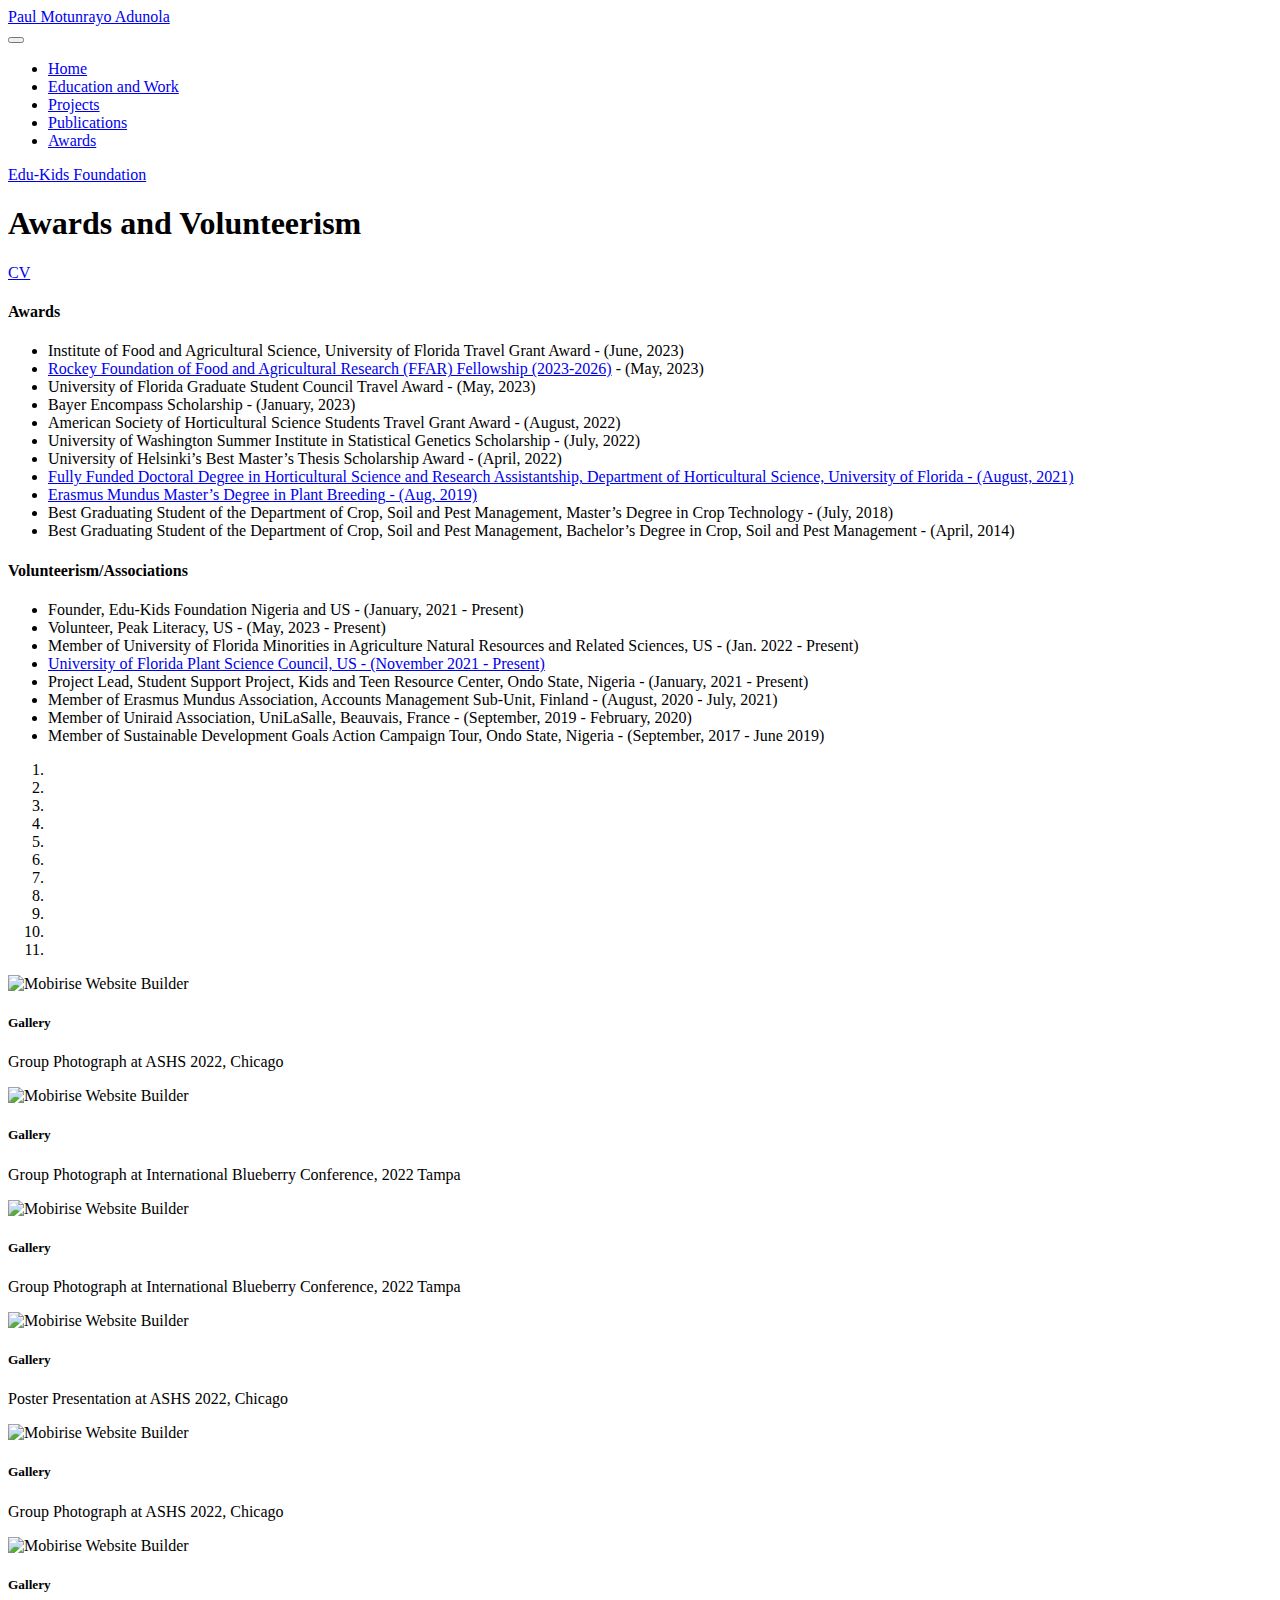
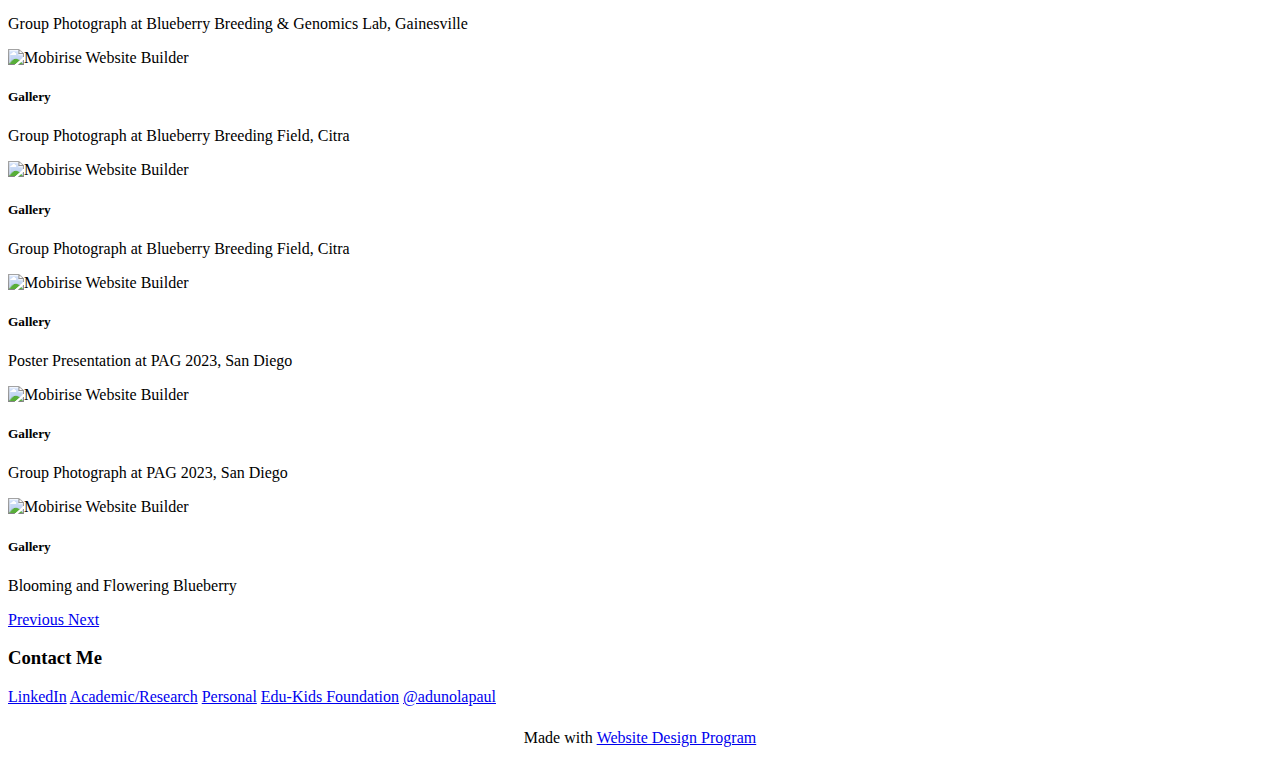
==== awards.html @ 18337063 "Add files via upload" ====
<!DOCTYPE html>
<html  >
<head>
  <!-- Site made with Mobirise Website Builder v5.8.14, https://mobirise.com -->
  <meta charset="UTF-8">
  <meta http-equiv="X-UA-Compatible" content="IE=edge">
  <meta name="generator" content="Mobirise v5.8.14, mobirise.com">
  <meta name="viewport" content="width=device-width, initial-scale=1, minimum-scale=1">
  <link rel="shortcut icon" href="assets/images/logo-1.png" type="image/x-icon">
  <meta name="description" content="">
  
  
  <title>Awards</title>
  <link rel="stylesheet" href="assets/web/assets/mobirise-icons2/mobirise2.css">
  <link rel="stylesheet" href="assets/bootstrap/css/bootstrap.min.css">
  <link rel="stylesheet" href="assets/bootstrap/css/bootstrap-grid.min.css">
  <link rel="stylesheet" href="assets/bootstrap/css/bootstrap-reboot.min.css">
  <link rel="stylesheet" href="assets/parallax/jarallax.css">
  <link rel="stylesheet" href="assets/dropdown/css/style.css">
  <link rel="stylesheet" href="assets/socicon/css/styles.css">
  <link rel="stylesheet" href="assets/theme/css/style.css">
  <link rel="preload" href="https://fonts.googleapis.com/css?family=Jost:100,200,300,400,500,600,700,800,900,100i,200i,300i,400i,500i,600i,700i,800i,900i&display=swap" as="style" onload="this.onload=null;this.rel='stylesheet'">
  <noscript><link rel="stylesheet" href="https://fonts.googleapis.com/css?family=Jost:100,200,300,400,500,600,700,800,900,100i,200i,300i,400i,500i,600i,700i,800i,900i&display=swap"></noscript>
  <link rel="preload" as="style" href="assets/mobirise/css/mbr-additional.css"><link rel="stylesheet" href="assets/mobirise/css/mbr-additional.css" type="text/css">

  
  
  
</head>
<body>
  
  <section data-bs-version="5.1" class="menu menu2 cid-tIjRWfOV80" once="menu" id="menu2-1p">
    
    <nav class="navbar navbar-dropdown navbar-expand-lg">
        <div class="container">
            <div class="navbar-brand">
                
                <span class="navbar-caption-wrap"><a class="navbar-caption text-black text-primary display-7" href="index.html">Paul Motunrayo Adunola</a></span>
            </div>
            <button class="navbar-toggler" type="button" data-toggle="collapse" data-bs-toggle="collapse" data-target="#navbarSupportedContent" data-bs-target="#navbarSupportedContent" aria-controls="navbarNavAltMarkup" aria-expanded="false" aria-label="Toggle navigation">
                <div class="hamburger">
                    <span></span>
                    <span></span>
                    <span></span>
                    <span></span>
                </div>
            </button>
            <div class="collapse navbar-collapse" id="navbarSupportedContent">
                <ul class="navbar-nav nav-dropdown" data-app-modern-menu="true"><li class="nav-item"><a class="nav-link link text-black text-primary display-4" href="index.html"><span class="mobi-mbri mobi-mbri-home mbr-iconfont mbr-iconfont-btn"></span>Home</a></li>
                    <li class="nav-item"><a class="nav-link link text-black text-primary display-4" href="education.html"><span class="socicon socicon-smashwords mbr-iconfont mbr-iconfont-btn"></span>Education and Work</a></li>
                    <li class="nav-item"><a class="nav-link link text-black text-primary display-4" href="projects.html"><span class="mobi-mbri mobi-mbri-sites mbr-iconfont mbr-iconfont-btn"></span>Projects</a>
                    </li><li class="nav-item"><a class="nav-link link text-black text-primary display-4" href="publications.html"><span class="mobi-mbri mobi-mbri-globe-2 mbr-iconfont mbr-iconfont-btn"></span>Publications</a></li><li class="nav-item"><a class="nav-link link text-black text-primary display-4" href="awards.html"><span class="mobi-mbri mobi-mbri-gift mbr-iconfont mbr-iconfont-btn"></span>Awards</a></li></ul>
                
                <div class="navbar-buttons mbr-section-btn"><a class="btn btn-white display-4" href="edukidsfoundation.html">Edu-Kids Foundation</a></div>
            </div>
        </div>
    </nav>
</section>

<section data-bs-version="5.1" class="header9 cid-tIjRWhdnmU mbr-parallax-background" id="header9-1q">

    

    <div class="mbr-overlay" style="opacity: 0.7; background-color: rgb(255, 255, 255);"></div>

    <div class="text-center container">
        <div class="row justify-content-center">
            <div class="col-md-12 col-lg-9">
                <h1 class="mbr-section-title mbr-fonts-style mb-3 display-2"><strong>Awards and Volunteerism</strong></h1>
                
                <div class="mbr-section-btn mt-3"><a class="btn btn-success display-4" href="assets/files/PMA-CV.pdf" target="_blank">CV</a></div>
            </div>
        </div>
    </div>
</section>

<section data-bs-version="5.1" class="content8 cid-tIjRWhMmDC" id="content8-1r">
    
    <div class="container">
        <div class="row justify-content-center">
            <div class="counter-container col-md-12 col-lg-10">
                <h4 class="mbr-section-title mbr-fonts-style mb-4 display-5">
                    Awards</h4>
                <div class="mbr-text mbr-fonts-style display-7">
                    <ul>
                        <li>Institute of Food and Agricultural Science, University of Florida Travel Grant Award - (June, 2023)</li>
                        <li><a href="https://ffarfellows.org/2023-fellows/" class="text-primary" target="_blank">Rockey Foundation of Food and Agricultural Research (FFAR) Fellowship (2023-2026)</a> - (May, 2023)</li><li>University of Florida Graduate Student Council Travel Award - (May, 2023)</li><li>Bayer Encompass Scholarship - (January, 2023)</li><li>American Society of Horticultural Science Students Travel Grant Award - (August, 2022)</li><li>University of Washington Summer Institute in Statistical Genetics Scholarship - (July, 2022)</li><li>University of Helsinki’s Best Master’s Thesis Scholarship Award - (April, 2022)</li><li><a href="https://www.blueberrybreeding.com/team-members" class="text-primary" target="_blank">Fully Funded Doctoral Degree in Horticultural Science and Research Assistantship, Department of Horticultural Science, University of Florida - (August, 2021)</a></li><li><a href="https://emplant-master.eu/2019-2021-cohort-2" class="text-primary" target="_blank">Erasmus Mundus Master’s Degree in Plant Breeding - (Aug, 2019)</a></li><li>Best Graduating Student of the Department of Crop, Soil and Pest Management, Master’s Degree in Crop Technology - (July, 2018)</li><li>Best Graduating Student of the Department of Crop, Soil and Pest Management, Bachelor’s Degree in Crop, Soil and Pest Management - (April, 2014)</li>
                    </ul>
                </div>
            </div>
        </div>
    </div>
</section>

<section data-bs-version="5.1" class="content8 cid-tIjRWi6V33" id="content8-1s">
    
    <div class="container">
        <div class="row justify-content-center">
            <div class="counter-container col-md-12 col-lg-10">
                <h4 class="mbr-section-title mbr-fonts-style mb-4 display-5">
                    Volunteerism/Associations</h4>
                <div class="mbr-text mbr-fonts-style display-7">
                    <ul>
                        <li>Founder, Edu-Kids Foundation Nigeria and US - (January, 2021 - Present)</li><li>Volunteer, Peak Literacy, US - (May, 2023 - Present)</li><li>Member of University of Florida Minorities in Agriculture Natural Resources and Related Sciences, US - (Jan. 2022 - Present)</li><li><a href="https://www.ufplants.org/copy-of-about" class="text-primary" target="_blank">University of Florida Plant Science Council, US - (November 2021 - Present)</a></li><li>Project Lead, Student Support Project, Kids and Teen Resource Center, Ondo State, Nigeria - (January, 2021 - Present)</li><li>Member of Erasmus Mundus Association, Accounts Management Sub-Unit, Finland - (August, 2020 - July, 2021)</li><li>Member of Uniraid Association, UniLaSalle, Beauvais, France - (September, 2019 - February, 2020)</li><li>Member of Sustainable Development Goals Action Campaign Tour, Ondo State, Nigeria - (September, 2017 - June 2019)</li>
                    </ul>
                </div>
            </div>
        </div>
    </div>
</section>

<section data-bs-version="5.1" class="slider1 cid-tIlqq3Cvjm" id="slider1-1x">
    
    <div class="carousel slide carousel-fade" id="tIoZqqv38a" data-ride="carousel" data-bs-ride="carousel" data-interval="5000" data-bs-interval="5000">
        <ol class="carousel-indicators">
            <li data-slide-to="0" data-bs-slide-to="0" class="active" data-target="#tIoZqqv38a" data-bs-target="#tIoZqqv38a"></li>
            <li data-slide-to="1" data-bs-slide-to="1" data-target="#tIoZqqv38a" data-bs-target="#tIoZqqv38a"></li>
            <li data-slide-to="2" data-bs-slide-to="2" data-target="#tIoZqqv38a" data-bs-target="#tIoZqqv38a"></li><li data-slide-to="3" data-bs-slide-to="3" data-target="#tIoZqqv38a" data-bs-target="#tIoZqqv38a"></li><li data-slide-to="4" data-bs-slide-to="4" data-target="#tIoZqqv38a" data-bs-target="#tIoZqqv38a"></li><li data-slide-to="5" data-bs-slide-to="5" data-target="#tIoZqqv38a" data-bs-target="#tIoZqqv38a"></li><li data-slide-to="6" data-bs-slide-to="6" data-target="#tIoZqqv38a" data-bs-target="#tIoZqqv38a"></li><li data-slide-to="7" data-bs-slide-to="7" data-target="#tIoZqqv38a" data-bs-target="#tIoZqqv38a"></li><li data-slide-to="8" data-bs-slide-to="8" data-target="#tIoZqqv38a" data-bs-target="#tIoZqqv38a"></li><li data-slide-to="9" data-bs-slide-to="9" data-target="#tIoZqqv38a" data-bs-target="#tIoZqqv38a"></li><li data-slide-to="10" data-bs-slide-to="10" data-target="#tIoZqqv38a" data-bs-target="#tIoZqqv38a"></li>
        </ol>
        <div class="carousel-inner">
            <div class="carousel-item slider-image item active">
                <div class="item-wrapper">
                    <img class="d-block w-100" src="assets/images/whatsapp-image-2023-06-26-at-10.21.27-pm-1900x1425.jpg" alt="Mobirise Website Builder" data-slide-to="0" data-bs-slide-to="0">
                    
                    <div class="carousel-caption">
                        <h5 class="mbr-section-subtitle mbr-fonts-style display-5">
                            <strong>Gallery</strong>
                        </h5>
                        <p class="mbr-section-text mbr-fonts-style display-7">Group Photograph at ASHS 2022, Chicago</p>
                    </div>
                </div>
            </div>
            <div class="carousel-item slider-image item">
                <div class="item-wrapper">
                    <img class="d-block w-100" src="assets/images/whatsapp-image-2023-06-26-at-10.30.57-pm-1600x1200.jpg" alt="Mobirise Website Builder" data-slide-to="1" data-bs-slide-to="1">
                    
                    <div class="carousel-caption">
                        <h5 class="mbr-section-subtitle mbr-fonts-style display-5">
                            <strong>Gallery</strong>
                        </h5>
                        <p class="mbr-section-text mbr-fonts-style display-7">Group Photograph at International Blueberry Conference, 2022 Tampa</p>
                    </div>
                </div>
            </div>
            <div class="carousel-item slider-image item">
                <div class="item-wrapper">
                    <img class="d-block w-100" src="assets/images/whatsapp-image-2023-06-26-at-10.30.58-pm-1-1600x1200.jpg" alt="Mobirise Website Builder" data-slide-to="2" data-bs-slide-to="2">
                    
                    <div class="carousel-caption">
                        <h5 class="mbr-section-subtitle mbr-fonts-style display-5">
                            <strong>Gallery</strong>
                        </h5>
                        <p class="mbr-section-text mbr-fonts-style display-7">Group Photograph at International Blueberry Conference, 2022 Tampa</p>
                    </div>
                </div>
            </div><div class="carousel-item slider-image item">
                <div class="item-wrapper">
                    <img class="d-block w-100" src="assets/images/whatsapp-image-2023-06-26-at-10.30.58-pm-2-1200x1600.jpg" alt="Mobirise Website Builder" data-slide-to="3" data-bs-slide-to="3">
                    
                    <div class="carousel-caption">
                        <h5 class="mbr-section-subtitle mbr-fonts-style display-5">
                            <strong>Gallery</strong></h5>
                        <p class="mbr-section-text mbr-fonts-style display-7">Poster Presentation at ASHS 2022, Chicago</p>
                    </div>
                </div>
            </div><div class="carousel-item slider-image item">
                <div class="item-wrapper">
                    <img class="d-block w-100" src="assets/images/whatsapp-image-2023-06-26-at-10.30.58-pm-3-1200x1600.jpg" alt="Mobirise Website Builder" data-slide-to="4" data-bs-slide-to="4">
                    
                    <div class="carousel-caption">
                        <h5 class="mbr-section-subtitle mbr-fonts-style display-5">
                            <strong>Gallery</strong>
                        </h5>
                        <p class="mbr-section-text mbr-fonts-style display-7">Group Photograph at ASHS 2022, Chicago</p>
                    </div>
                </div>
            </div><div class="carousel-item slider-image item">
                <div class="item-wrapper">
                    <img class="d-block w-100" src="assets/images/whatsapp-image-2023-06-26-at-10.30.58-pm-4-1200x900.jpg" alt="Mobirise Website Builder" data-slide-to="5" data-bs-slide-to="5">
                    
                    <div class="carousel-caption">
                        <h5 class="mbr-section-subtitle mbr-fonts-style display-5">
                            <strong>Gallery</strong>
                        </h5>
                        <p class="mbr-section-text mbr-fonts-style display-7">Group Photograph at Blueberry Breeding &amp; Genomics Lab, Gainesville</p>
                    </div>
                </div>
            </div><div class="carousel-item slider-image item">
                <div class="item-wrapper">
                    <img class="d-block w-100" src="assets/images/whatsapp-image-2023-06-26-at-10.30.59-pm-3-1200x900.jpg" alt="Mobirise Website Builder" data-slide-to="6" data-bs-slide-to="6">
                    
                    <div class="carousel-caption">
                        <h5 class="mbr-section-subtitle mbr-fonts-style display-5">
                            <strong>Gallery</strong>
                        </h5>
                        <p class="mbr-section-text mbr-fonts-style display-7">Group Photograph at Blueberry Breeding Field, Citra</p>
                    </div>
                </div>
            </div><div class="carousel-item slider-image item">
                <div class="item-wrapper">
                    <img class="d-block w-100" src="assets/images/whatsapp-image-2023-06-26-at-10.30.59-pm-1200x900.jpg" alt="Mobirise Website Builder" data-slide-to="7" data-bs-slide-to="7">
                    
                    <div class="carousel-caption">
                        <h5 class="mbr-section-subtitle mbr-fonts-style display-5">
                            <strong>Gallery</strong>
                        </h5>
                        <p class="mbr-section-text mbr-fonts-style display-7">Group Photograph at Blueberry Breeding Field, Citra</p>
                    </div>
                </div>
            </div><div class="carousel-item slider-image item">
                <div class="item-wrapper">
                    <img class="d-block w-100" src="assets/images/9c8648d9-dcd8-4700-83a7-51e733f91483-1200x1600.jpg" alt="Mobirise Website Builder" data-slide-to="8" data-bs-slide-to="8">
                    
                    <div class="carousel-caption">
                        <h5 class="mbr-section-subtitle mbr-fonts-style display-5">
                            <strong>Gallery</strong>
                        </h5>
                        <p class="mbr-section-text mbr-fonts-style display-7">Poster Presentation at PAG 2023, San Diego</p>
                    </div>
                </div>
            </div><div class="carousel-item slider-image item">
                <div class="item-wrapper">
                    <img class="d-block w-100" src="assets/images/img-2050-1200x900.jpg" alt="Mobirise Website Builder" data-slide-to="9" data-bs-slide-to="9">
                    
                    <div class="carousel-caption">
                        <h5 class="mbr-section-subtitle mbr-fonts-style display-5">
                            <strong>Gallery</strong>
                        </h5>
                        <p class="mbr-section-text mbr-fonts-style display-7">Group Photograph at PAG 2023, San Diego</p>
                    </div>
                </div>
            </div><div class="carousel-item slider-image item">
                <div class="item-wrapper">
                    <img class="d-block w-100" src="assets/images/img-2810-1200x1600.jpg" alt="Mobirise Website Builder" data-slide-to="10" data-bs-slide-to="10">
                    
                    <div class="carousel-caption">
                        <h5 class="mbr-section-subtitle mbr-fonts-style display-5">
                            <strong>Gallery</strong>
                        </h5>
                        <p class="mbr-section-text mbr-fonts-style display-7">Blooming and Flowering Blueberry</p>
                    </div>
                </div>
            </div>
        </div>
        <a class="carousel-control carousel-control-prev" role="button" data-slide="prev" data-bs-slide="prev" href="#tIoZqqv38a">
            <span class="mobi-mbri mobi-mbri-arrow-prev" aria-hidden="true"></span>
            <span class="sr-only visually-hidden">Previous</span>
        </a>
        <a class="carousel-control carousel-control-next" role="button" data-slide="next" data-bs-slide="next" href="#tIoZqqv38a">
            <span class="mobi-mbri mobi-mbri-arrow-next" aria-hidden="true"></span>
            <span class="sr-only visually-hidden">Next</span>
        </a>
    </div>
</section>

<section data-bs-version="5.1" class="content1 cid-tIjRWiqgMb" id="content1-1t">
    
    <div class="container-fluid">
        <div class="row justify-content-center">
            <div class="title col-12 col-md-12">
                <h3 class="mbr-section-title mbr-fonts-style align-center mb-4 display-2"><strong>Contact Me</strong></h3>
                
                <div class="mbr-section-btn align-center"><a class="btn btn-primary display-4" href="https://linkedin.com/in/paul-adunola-page/obiri.se" target="_blank"><span class="socicon socicon-linkedin mbr-iconfont mbr-iconfont-btn"></span>LinkedIn</a>
                    <a class="btn btn-success display-4" href="mailto:paul.adunola@gmail.com"><span class="socicon socicon-mail mbr-iconfont mbr-iconfont-btn"></span>Academic/Research</a> <a class="btn btn-secondary display-4" href="mailto:adunolapaul@gmail.com"><span class="socicon socicon-mail mbr-iconfont mbr-iconfont-btn"></span>Personal</a> <a class="btn btn-warning display-4" href="mailto:wyf.ssproject@gmail.com"><span class="socicon socicon-mail mbr-iconfont mbr-iconfont-btn"></span>Edu-Kids Foundation</a> <a class="btn btn-info display-4" href="https://twitter.com/adunolapaul" target="_blank"><span class="socicon socicon-twitter mbr-iconfont mbr-iconfont-btn"></span>@adunolapaul</a></div>
            </div>
        </div>
    </div>
</section><section class="display-7" style="padding: 0;align-items: center;justify-content: center;flex-wrap: wrap;    align-content: center;display: flex;position: relative;height: 4rem;"><a href="https://mobiri.se/3042313" style="flex: 1 1;height: 4rem;position: absolute;width: 100%;z-index: 1;"><img alt="" style="height: 4rem;" src="[data-uri]"></a><p style="margin: 0;text-align: center;" class="display-7">Made with &#8204;</p><a style="z-index:1" href="https://mobirise.com/builder/web-design-program.html">Website Design Program</a></section><script src="assets/bootstrap/js/bootstrap.bundle.min.js"></script>  <script src="assets/parallax/jarallax.js"></script>  <script src="assets/smoothscroll/smooth-scroll.js"></script>  <script src="assets/ytplayer/index.js"></script>  <script src="assets/dropdown/js/navbar-dropdown.js"></script>  <script src="assets/theme/js/script.js"></script>  
  
  
</body>
</html>
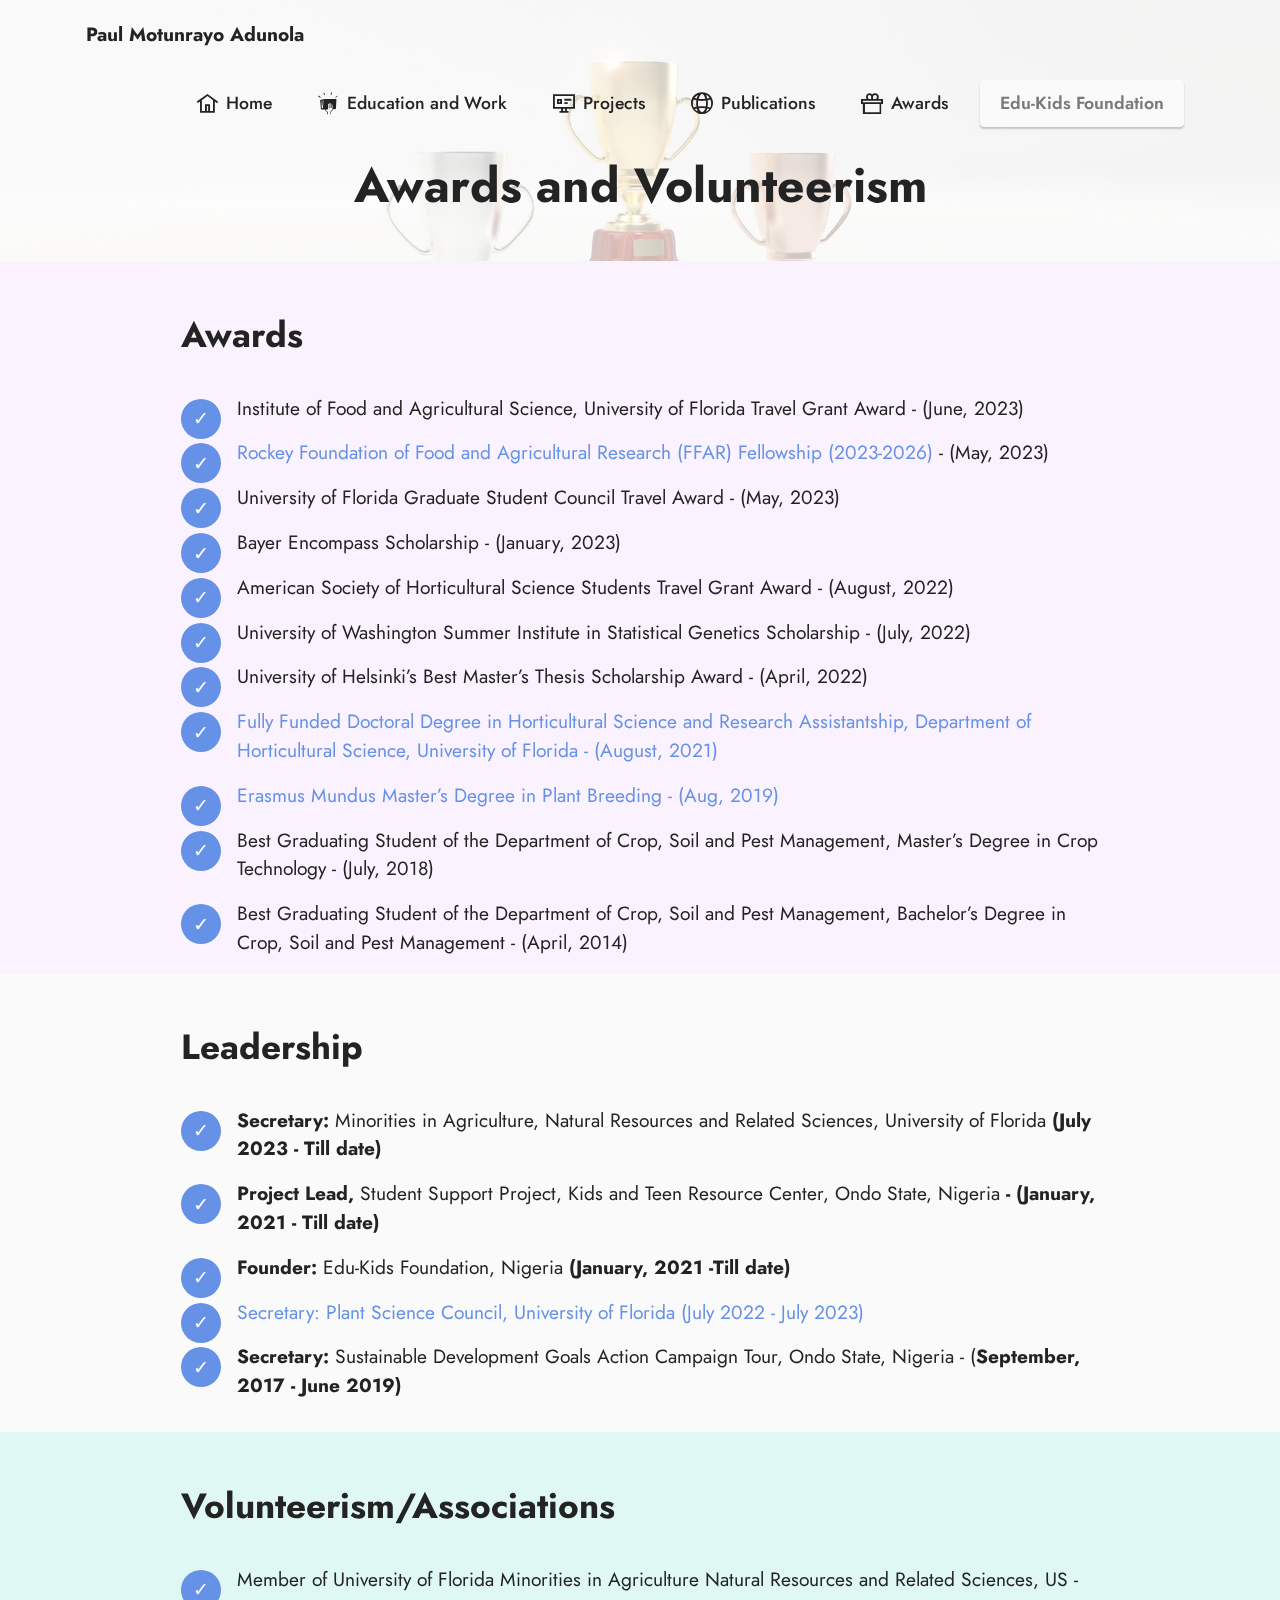
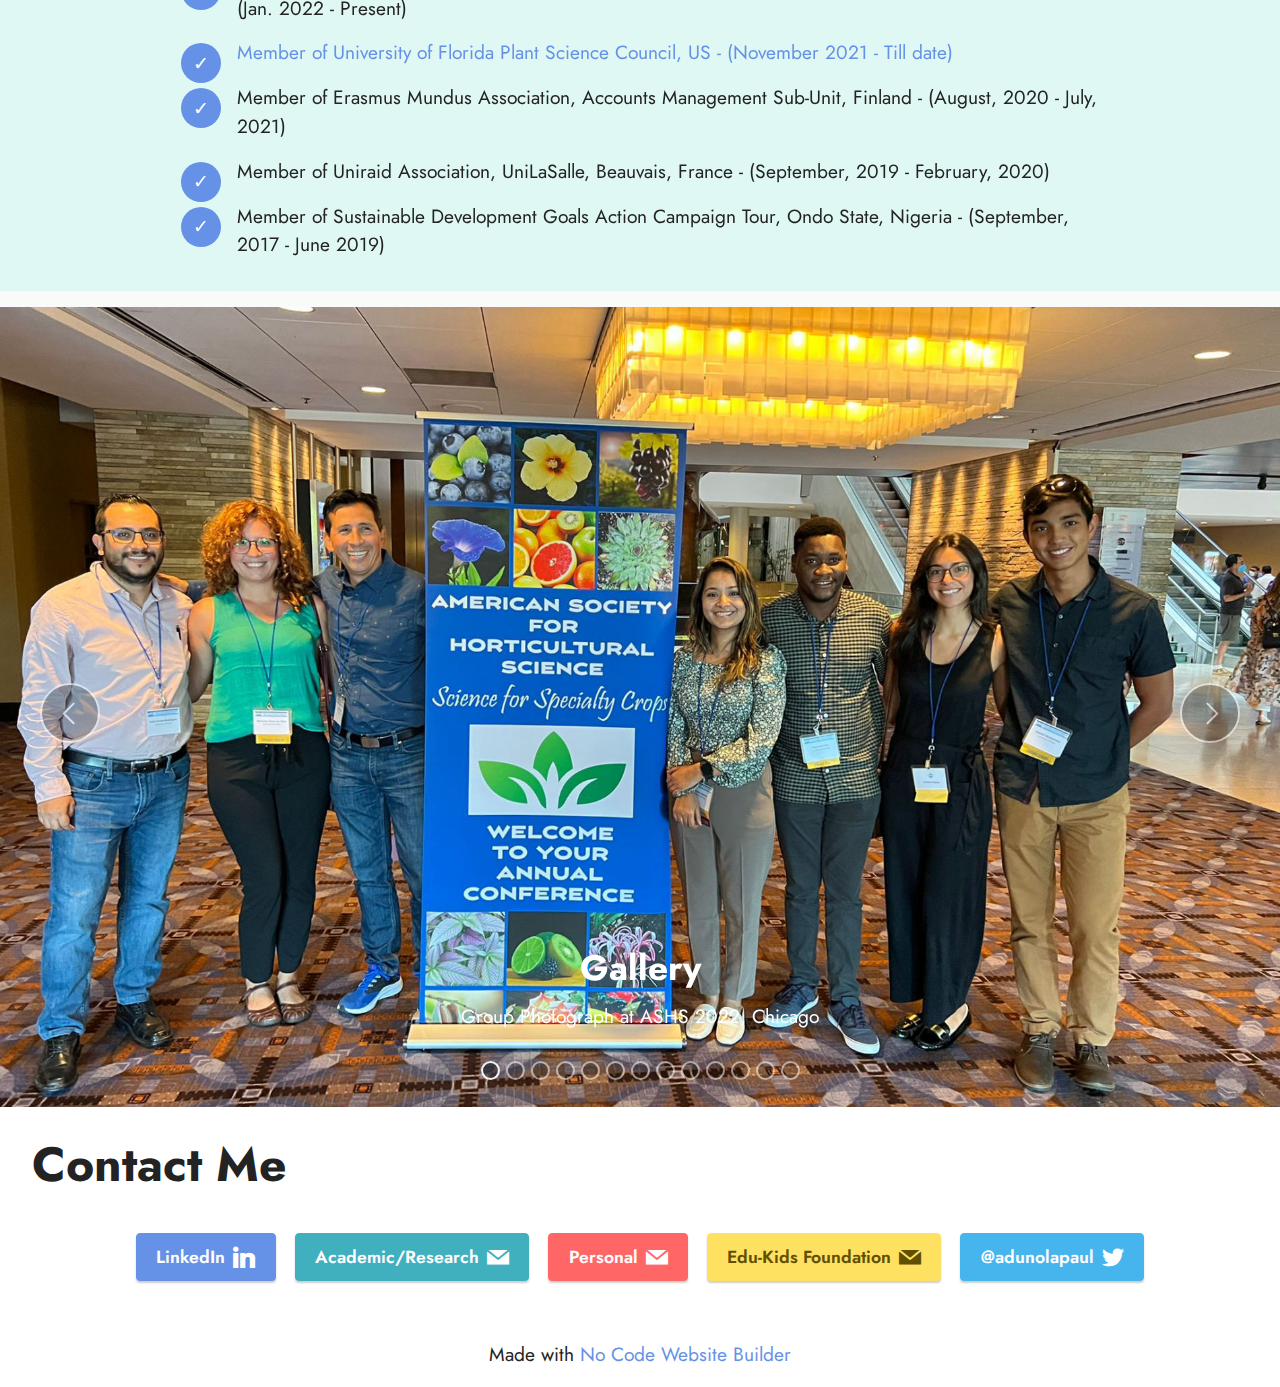
==== commit c153db58: "Add files via upload" ====
--- a/awards.html
+++ b/awards.html
@@ -1,10 +1,10 @@
 <!DOCTYPE html>
 <html  >
 <head>
-  <!-- Site made with Mobirise Website Builder v5.8.14, https://mobirise.com -->
+  <!-- Site made with Mobirise Website Builder v5.9.0, https://mobirise.com -->
   <meta charset="UTF-8">
   <meta http-equiv="X-UA-Compatible" content="IE=edge">
-  <meta name="generator" content="Mobirise v5.8.14, mobirise.com">
+  <meta name="generator" content="Mobirise v5.9.0, mobirise.com">
   <meta name="viewport" content="width=device-width, initial-scale=1, minimum-scale=1">
   <link rel="shortcut icon" href="assets/images/logo-1.png" type="image/x-icon">
   <meta name="description" content="">
@@ -68,7 +68,7 @@
             <div class="col-md-12 col-lg-9">
                 <h1 class="mbr-section-title mbr-fonts-style mb-3 display-2"><strong>Awards and Volunteerism</strong></h1>
                 
-                <div class="mbr-section-btn mt-3"><a class="btn btn-success display-4" href="assets/files/PMA-CV.pdf" target="_blank">CV</a></div>
+                
             </div>
         </div>
     </div>
@@ -79,8 +79,8 @@
     <div class="container">
         <div class="row justify-content-center">
             <div class="counter-container col-md-12 col-lg-10">
-                <h4 class="mbr-section-title mbr-fonts-style mb-4 display-5">
-                    Awards</h4>
+                <h4 class="mbr-section-title mbr-fonts-style mb-4 display-5"><strong>
+                    Awards</strong></h4>
                 <div class="mbr-text mbr-fonts-style display-7">
                     <ul>
                         <li>Institute of Food and Agricultural Science, University of Florida Travel Grant Award - (June, 2023)</li>
@@ -92,16 +92,17 @@
     </div>
 </section>
 
-<section data-bs-version="5.1" class="content8 cid-tIjRWi6V33" id="content8-1s">
+<section data-bs-version="5.1" class="content8 cid-tLpe203dIv" id="content8-26">
     
     <div class="container">
         <div class="row justify-content-center">
             <div class="counter-container col-md-12 col-lg-10">
-                <h4 class="mbr-section-title mbr-fonts-style mb-4 display-5">
-                    Volunteerism/Associations</h4>
+                <h4 class="mbr-section-title mbr-fonts-style mb-4 display-5"><strong>
+                    Leadership</strong></h4>
                 <div class="mbr-text mbr-fonts-style display-7">
                     <ul>
-                        <li>Founder, Edu-Kids Foundation Nigeria and US - (January, 2021 - Present)</li><li>Volunteer, Peak Literacy, US - (May, 2023 - Present)</li><li>Member of University of Florida Minorities in Agriculture Natural Resources and Related Sciences, US - (Jan. 2022 - Present)</li><li><a href="https://www.ufplants.org/copy-of-about" class="text-primary" target="_blank">University of Florida Plant Science Council, US - (November 2021 - Present)</a></li><li>Project Lead, Student Support Project, Kids and Teen Resource Center, Ondo State, Nigeria - (January, 2021 - Present)</li><li>Member of Erasmus Mundus Association, Accounts Management Sub-Unit, Finland - (August, 2020 - July, 2021)</li><li>Member of Uniraid Association, UniLaSalle, Beauvais, France - (September, 2019 - February, 2020)</li><li>Member of Sustainable Development Goals Action Campaign Tour, Ondo State, Nigeria - (September, 2017 - June 2019)</li>
+                        <li><strong>Secretary: </strong>Minorities in Agriculture, Natural Resources and Related Sciences, University of Florida <strong>(July 2023 - Till date)</strong></li>
+                        <li><strong>Project Lead, </strong><span style="font-size: 1.2rem;">Student Support Project, Kids and Teen Resource Center, Ondo State, Nigeria</span><strong> - (January, 2021 - Till date)</strong></li><li><strong>Founder: </strong><span style="font-size: 1.2rem;">Edu-Kids Foundation, Nigeria</span><strong>&nbsp;(January, 2021 -Till date)</strong></li><li><strong><a href="https://www.ufplants.org/copy-of-about" class="text-primary" target="_blank">Secretary: </a></strong><span style="font-size: 1.2rem;"><a href="https://www.ufplants.org/copy-of-about" class="text-primary" target="_blank">Plant Science Council, University of Florida </a><strong><a href="https://www.ufplants.org/copy-of-about" class="text-primary" target="_blank">(July 2022 - July 2023)</a></strong></span></li><li><span style="font-size: 1.2rem;"><strong>Secretary:</strong>&nbsp;Sustainable Development Goals Action Campaign Tour, Ondo State, Nigeria - (<strong>September, 2017 - June 2019)</strong></span></li>
                     </ul>
                 </div>
             </div>
@@ -109,13 +110,30 @@
     </div>
 </section>
 
+<section data-bs-version="5.1" class="content8 cid-tIjRWi6V33" id="content8-1s">
+    
+    <div class="container">
+        <div class="row justify-content-center">
+            <div class="counter-container col-md-12 col-lg-10">
+                <h4 class="mbr-section-title mbr-fonts-style mb-4 display-5"><strong>
+                    Volunteerism/Associations</strong></h4>
+                <div class="mbr-text mbr-fonts-style display-7">
+                    <ul>
+                        <li><span style="font-size: 1.2rem;">Member of University of Florida Minorities in Agriculture Natural Resources and Related Sciences, US - (Jan. 2022 - Present)</span><br></li><li><a href="https://www.ufplants.org/copy-of-about" class="text-primary" target="_blank">Member of University of Florida Plant Science Council, US - (November 2021 - Till date)</a></li><li>Member of Erasmus Mundus Association, Accounts Management Sub-Unit, Finland - (August, 2020 - July, 2021)</li><li>Member of Uniraid Association, UniLaSalle, Beauvais, France - (September, 2019 - February, 2020)</li><li>Member of Sustainable Development Goals Action Campaign Tour, Ondo State, Nigeria - (September, 2017 - June 2019)</li>
+                    </ul>
+                </div>
+            </div>
+        </div>
+    </div>
+</section>
+
 <section data-bs-version="5.1" class="slider1 cid-tIlqq3Cvjm" id="slider1-1x">
     
-    <div class="carousel slide carousel-fade" id="tIoZqqv38a" data-ride="carousel" data-bs-ride="carousel" data-interval="5000" data-bs-interval="5000">
+    <div class="carousel slide carousel-fade" id="tLpl6YTELN" data-ride="carousel" data-bs-ride="carousel" data-interval="5000" data-bs-interval="5000">
         <ol class="carousel-indicators">
-            <li data-slide-to="0" data-bs-slide-to="0" class="active" data-target="#tIoZqqv38a" data-bs-target="#tIoZqqv38a"></li>
-            <li data-slide-to="1" data-bs-slide-to="1" data-target="#tIoZqqv38a" data-bs-target="#tIoZqqv38a"></li>
-            <li data-slide-to="2" data-bs-slide-to="2" data-target="#tIoZqqv38a" data-bs-target="#tIoZqqv38a"></li><li data-slide-to="3" data-bs-slide-to="3" data-target="#tIoZqqv38a" data-bs-target="#tIoZqqv38a"></li><li data-slide-to="4" data-bs-slide-to="4" data-target="#tIoZqqv38a" data-bs-target="#tIoZqqv38a"></li><li data-slide-to="5" data-bs-slide-to="5" data-target="#tIoZqqv38a" data-bs-target="#tIoZqqv38a"></li><li data-slide-to="6" data-bs-slide-to="6" data-target="#tIoZqqv38a" data-bs-target="#tIoZqqv38a"></li><li data-slide-to="7" data-bs-slide-to="7" data-target="#tIoZqqv38a" data-bs-target="#tIoZqqv38a"></li><li data-slide-to="8" data-bs-slide-to="8" data-target="#tIoZqqv38a" data-bs-target="#tIoZqqv38a"></li><li data-slide-to="9" data-bs-slide-to="9" data-target="#tIoZqqv38a" data-bs-target="#tIoZqqv38a"></li><li data-slide-to="10" data-bs-slide-to="10" data-target="#tIoZqqv38a" data-bs-target="#tIoZqqv38a"></li>
+            <li data-slide-to="0" data-bs-slide-to="0" class="active" data-target="#tLpl6YTELN" data-bs-target="#tLpl6YTELN"></li>
+            <li data-slide-to="1" data-bs-slide-to="1" data-target="#tLpl6YTELN" data-bs-target="#tLpl6YTELN"></li>
+            <li data-slide-to="2" data-bs-slide-to="2" data-target="#tLpl6YTELN" data-bs-target="#tLpl6YTELN"></li><li data-slide-to="3" data-bs-slide-to="3" data-target="#tLpl6YTELN" data-bs-target="#tLpl6YTELN"></li><li data-slide-to="4" data-bs-slide-to="4" data-target="#tLpl6YTELN" data-bs-target="#tLpl6YTELN"></li><li data-slide-to="5" data-bs-slide-to="5" data-target="#tLpl6YTELN" data-bs-target="#tLpl6YTELN"></li><li data-slide-to="6" data-bs-slide-to="6" data-target="#tLpl6YTELN" data-bs-target="#tLpl6YTELN"></li><li data-slide-to="7" data-bs-slide-to="7" data-target="#tLpl6YTELN" data-bs-target="#tLpl6YTELN"></li><li data-slide-to="8" data-bs-slide-to="8" data-target="#tLpl6YTELN" data-bs-target="#tLpl6YTELN"></li><li data-slide-to="9" data-bs-slide-to="9" data-target="#tLpl6YTELN" data-bs-target="#tLpl6YTELN"></li><li data-slide-to="10" data-bs-slide-to="10" data-target="#tLpl6YTELN" data-bs-target="#tLpl6YTELN"></li><li data-slide-to="11" data-bs-slide-to="11" data-target="#tLpl6YTELN" data-bs-target="#tLpl6YTELN"></li><li data-slide-to="12" data-bs-slide-to="12" data-target="#tLpl6YTELN" data-bs-target="#tLpl6YTELN"></li>
         </ol>
         <div class="carousel-inner">
             <div class="carousel-item slider-image item active">
@@ -240,13 +258,35 @@
                         <p class="mbr-section-text mbr-fonts-style display-7">Blooming and Flowering Blueberry</p>
                     </div>
                 </div>
-            </div>
-        </div>
-        <a class="carousel-control carousel-control-prev" role="button" data-slide="prev" data-bs-slide="prev" href="#tIoZqqv38a">
+            </div><div class="carousel-item slider-image item">
+                <div class="item-wrapper">
+                    <img class="d-block w-100" src="assets/images/img-3991-1200x900.jpg" alt="Mobirise Website Builder" data-slide-to="11" data-bs-slide-to="11">
+                    
+                    <div class="carousel-caption">
+                        <h5 class="mbr-section-subtitle mbr-fonts-style display-5">
+                            <strong>Gallery</strong>
+                        </h5>
+                        <p class="mbr-section-text mbr-fonts-style display-7">Poster Presentation at NAPB 2023</p>
+                    </div>
+                </div>
+            </div><div class="carousel-item slider-image item">
+                <div class="item-wrapper">
+                    <img class="d-block w-100" src="assets/images/img-4007-1200x1600.jpg" alt="Mobirise Website Builder" data-slide-to="12" data-bs-slide-to="12">
+                    
+                    <div class="carousel-caption">
+                        <h5 class="mbr-section-subtitle mbr-fonts-style display-5">
+                            <strong>Gallery</strong>
+                        </h5>
+                        <p class="mbr-section-text mbr-fonts-style display-7">With Zachary King, Syngenta&nbsp;Northern Market Segment Lead at NAPB 2023</p>
+                    </div>
+                </div>
+            </div>
+        </div>
+        <a class="carousel-control carousel-control-prev" role="button" data-slide="prev" data-bs-slide="prev" href="#tLpl6YTELN">
             <span class="mobi-mbri mobi-mbri-arrow-prev" aria-hidden="true"></span>
             <span class="sr-only visually-hidden">Previous</span>
         </a>
-        <a class="carousel-control carousel-control-next" role="button" data-slide="next" data-bs-slide="next" href="#tIoZqqv38a">
+        <a class="carousel-control carousel-control-next" role="button" data-slide="next" data-bs-slide="next" href="#tLpl6YTELN">
             <span class="mobi-mbri mobi-mbri-arrow-next" aria-hidden="true"></span>
             <span class="sr-only visually-hidden">Next</span>
         </a>
@@ -265,7 +305,7 @@
             </div>
         </div>
     </div>
-</section><section class="display-7" style="padding: 0;align-items: center;justify-content: center;flex-wrap: wrap;    align-content: center;display: flex;position: relative;height: 4rem;"><a href="https://mobiri.se/3042313" style="flex: 1 1;height: 4rem;position: absolute;width: 100%;z-index: 1;"><img alt="" style="height: 4rem;" src="[data-uri]"></a><p style="margin: 0;text-align: center;" class="display-7">Made with &#8204;</p><a style="z-index:1" href="https://mobirise.com/builder/web-design-program.html">Website Design Program</a></section><script src="assets/bootstrap/js/bootstrap.bundle.min.js"></script>  <script src="assets/parallax/jarallax.js"></script>  <script src="assets/smoothscroll/smooth-scroll.js"></script>  <script src="assets/ytplayer/index.js"></script>  <script src="assets/dropdown/js/navbar-dropdown.js"></script>  <script src="assets/theme/js/script.js"></script>  
+</section><section class="display-7" style="padding: 0;align-items: center;justify-content: center;flex-wrap: wrap;    align-content: center;display: flex;position: relative;height: 4rem;"><a href="https://mobiri.se/3042313" style="flex: 1 1;height: 4rem;position: absolute;width: 100%;z-index: 1;"><img alt="" style="height: 4rem;" src="[data-uri]"></a><p style="margin: 0;text-align: center;" class="display-7">Made with &#8204;</p><a style="z-index:1" href="https://mobirise.com/builder/no-code-website-builder.html">No Code Website Builder</a></section><script src="assets/bootstrap/js/bootstrap.bundle.min.js"></script>  <script src="assets/parallax/jarallax.js"></script>  <script src="assets/smoothscroll/smooth-scroll.js"></script>  <script src="assets/ytplayer/index.js"></script>  <script src="assets/dropdown/js/navbar-dropdown.js"></script>  <script src="assets/theme/js/script.js"></script>  
   
   
 </body>
--- a/assets/web/assets/mobirise-icons2/mobirise2.css
+++ b/assets/web/assets/mobirise-icons2/mobirise2.css
@@ -0,0 +1,498 @@
+@font-face {
+  font-family: 'Moririse2';
+  font-display: swap;
+  src:  url('mobirise2.eot?f2bix4');
+  src:  url('mobirise2.eot?f2bix4#iefix') format('embedded-opentype'),
+    url('mobirise2.ttf?f2bix4') format('truetype'),
+    url('mobirise2.woff?f2bix4') format('woff'),
+    url('mobirise2.svg?f2bix4#mobirise2') format('svg');
+  font-weight: normal;
+  font-style: normal;
+}
+
+[class^="mobi-"], [class*=" mobi-"] {
+  /* use !important to prevent issues with browser extensions that change fonts */
+  font-family: 'Moririse2' !important;
+  speak: none;
+  font-style: normal;
+  font-weight: normal;
+  font-variant: normal;
+  text-transform: none;
+  line-height: 1;
+
+  /* Better Font Rendering =========== */
+  -webkit-font-smoothing: antialiased;
+  -moz-osx-font-smoothing: grayscale;
+}
+
+.mobi-mbri-add-submenu:before {
+  content: "\e900";
+}
+.mobi-mbri-alert:before {
+  content: "\e901";
+}
+.mobi-mbri-align-center:before {
+  content: "\e902";
+}
+.mobi-mbri-align-justify:before {
+  content: "\e903";
+}
+.mobi-mbri-align-left:before {
+  content: "\e904";
+}
+.mobi-mbri-align-right:before {
+  content: "\e905";
+}
+.mobi-mbri-android:before {
+  content: "\e906";
+}
+.mobi-mbri-apple:before {
+  content: "\e907";
+}
+.mobi-mbri-arrow-down:before {
+  content: "\e908";
+}
+.mobi-mbri-arrow-next:before {
+  content: "\e909";
+}
+.mobi-mbri-arrow-prev:before {
+  content: "\e90a";
+}
+.mobi-mbri-arrow-up:before {
+  content: "\e90b";
+}
+.mobi-mbri-bold:before {
+  content: "\e90c";
+}
+.mobi-mbri-bookmark:before {
+  content: "\e90d";
+}
+.mobi-mbri-bootstrap:before {
+  content: "\e90e";
+}
+.mobi-mbri-briefcase:before {
+  content: "\e90f";
+}
+.mobi-mbri-browse:before {
+  content: "\e910";
+}
+.mobi-mbri-bulleted-list:before {
+  content: "\e911";
+}
+.mobi-mbri-calendar:before {
+  content: "\e912";
+}
+.mobi-mbri-camera:before {
+  content: "\e913";
+}
+.mobi-mbri-cart-add:before {
+  content: "\e914";
+}
+.mobi-mbri-cart-full:before {
+  content: "\e915";
+}
+.mobi-mbri-cash:before {
+  content: "\e916";
+}
+.mobi-mbri-change-style:before {
+  content: "\e917";
+}
+.mobi-mbri-chat:before {
+  content: "\e918";
+}
+.mobi-mbri-clock:before {
+  content: "\e919";
+}
+.mobi-mbri-close:before {
+  content: "\e91a";
+}
+.mobi-mbri-cloud:before {
+  content: "\e91b";
+}
+.mobi-mbri-code:before {
+  content: "\e91c";
+}
+.mobi-mbri-contact-form:before {
+  content: "\e91d";
+}
+.mobi-mbri-credit-card:before {
+  content: "\e91e";
+}
+.mobi-mbri-cursor-click:before {
+  content: "\e91f";
+}
+.mobi-mbri-cust-feedback:before {
+  content: "\e920";
+}
+.mobi-mbri-database:before {
+  content: "\e921";
+}
+.mobi-mbri-delivery:before {
+  content: "\e922";
+}
+.mobi-mbri-desktop:before {
+  content: "\e923";
+}
+.mobi-mbri-devices:before {
+  content: "\e924";
+}
+.mobi-mbri-down:before {
+  content: "\e925";
+}
+.mobi-mbri-download-2:before {
+  content: "\e926";
+}
+.mobi-mbri-download:before {
+  content: "\e927";
+}
+.mobi-mbri-drag-n-drop-2:before {
+  content: "\e928";
+}
+.mobi-mbri-drag-n-drop:before {
+  content: "\e929";
+}
+.mobi-mbri-edit-2:before {
+  content: "\e92a";
+}
+.mobi-mbri-edit:before {
+  content: "\e92b";
+}
+.mobi-mbri-error:before {
+  content: "\e92c";
+}
+.mobi-mbri-extension:before {
+  content: "\e92d";
+}
+.mobi-mbri-features:before {
+  content: "\e92e";
+}
+.mobi-mbri-file:before {
+  content: "\e92f";
+}
+.mobi-mbri-flag:before {
+  content: "\e930";
+}
+.mobi-mbri-folder:before {
+  content: "\e931";
+}
+.mobi-mbri-gift:before {
+  content: "\e932";
+}
+.mobi-mbri-github:before {
+  content: "\e933";
+}
+.mobi-mbri-globe-2:before {
+  content: "\e934";
+}
+.mobi-mbri-globe:before {
+  content: "\e935";
+}
+.mobi-mbri-growing-chart:before {
+  content: "\e936";
+}
+.mobi-mbri-hearth:before {
+  content: "\e937";
+}
+.mobi-mbri-help:before {
+  content: "\e938";
+}
+.mobi-mbri-home:before {
+  content: "\e939";
+}
+.mobi-mbri-hot-cup:before {
+  content: "\e93a";
+}
+.mobi-mbri-idea:before {
+  content: "\e93b";
+}
+.mobi-mbri-image-gallery:before {
+  content: "\e93c";
+}
+.mobi-mbri-image-slider:before {
+  content: "\e93d";
+}
+.mobi-mbri-info:before {
+  content: "\e93e";
+}
+.mobi-mbri-italic:before {
+  content: "\e93f";
+}
+.mobi-mbri-key:before {
+  content: "\e940";
+}
+.mobi-mbri-laptop:before {
+  content: "\e941";
+}
+.mobi-mbri-layers:before {
+  content: "\e942";
+}
+.mobi-mbri-left-right:before {
+  content: "\e943";
+}
+.mobi-mbri-left:before {
+  content: "\e944";
+}
+.mobi-mbri-letter:before {
+  content: "\e945";
+}
+.mobi-mbri-like:before {
+  content: "\e946";
+}
+.mobi-mbri-link:before {
+  content: "\e947";
+}
+.mobi-mbri-lock:before {
+  content: "\e948";
+}
+.mobi-mbri-login:before {
+  content: "\e949";
+}
+.mobi-mbri-logout:before {
+  content: "\e94a";
+}
+.mobi-mbri-magic-stick:before {
+  content: "\e94b";
+}
+.mobi-mbri-map-pin:before {
+  content: "\e94c";
+}
+.mobi-mbri-menu:before {
+  content: "\e94d";
+}
+.mobi-mbri-mobile-2:before {
+  content: "\e94e";
+}
+.mobi-mbri-mobile-horizontal:before {
+  content: "\e94f";
+}
+.mobi-mbri-mobile:before {
+  content: "\e950";
+}
+.mobi-mbri-mobirise:before {
+  content: "\e951";
+}
+.mobi-mbri-more-horizontal:before {
+  content: "\e952";
+}
+.mobi-mbri-more-vertical:before {
+  content: "\e953";
+}
+.mobi-mbri-music:before {
+  content: "\e954";
+}
+.mobi-mbri-new-file:before {
+  content: "\e955";
+}
+.mobi-mbri-numbered-list:before {
+  content: "\e956";
+}
+.mobi-mbri-opened-folder:before {
+  content: "\e957";
+}
+.mobi-mbri-pages:before {
+  content: "\e958";
+}
+.mobi-mbri-paper-plane:before {
+  content: "\e959";
+}
+.mobi-mbri-paperclip:before {
+  content: "\e95a";
+}
+.mobi-mbri-phone:before {
+  content: "\e95b";
+}
+.mobi-mbri-photo:before {
+  content: "\e95c";
+}
+.mobi-mbri-photos:before {
+  content: "\e95d";
+}
+.mobi-mbri-pin:before {
+  content: "\e95e";
+}
+.mobi-mbri-play:before {
+  content: "\e95f";
+}
+.mobi-mbri-plus:before {
+  content: "\e960";
+}
+.mobi-mbri-preview:before {
+  content: "\e961";
+}
+.mobi-mbri-print:before {
+  content: "\e962";
+}
+.mobi-mbri-protect:before {
+  content: "\e963";
+}
+.mobi-mbri-question:before {
+  content: "\e964";
+}
+.mobi-mbri-quote-left:before {
+  content: "\e965";
+}
+.mobi-mbri-quote-right:before {
+  content: "\e966";
+}
+.mobi-mbri-redo:before {
+  content: "\e967";
+}
+.mobi-mbri-refresh:before {
+  content: "\e968";
+}
+.mobi-mbri-responsive-2:before {
+  content: "\e969";
+}
+.mobi-mbri-responsive:before {
+  content: "\e96a";
+}
+.mobi-mbri-right:before {
+  content: "\e96b";
+}
+.mobi-mbri-rocket:before {
+  content: "\e96c";
+}
+.mobi-mbri-sad-face:before {
+  content: "\e96d";
+}
+.mobi-mbri-sale:before {
+  content: "\e96e";
+}
+.mobi-mbri-save:before {
+  content: "\e96f";
+}
+.mobi-mbri-search:before {
+  content: "\e970";
+}
+.mobi-mbri-setting-2:before {
+  content: "\e971";
+}
+.mobi-mbri-setting-3:before {
+  content: "\e972";
+}
+.mobi-mbri-setting:before {
+  content: "\e973";
+}
+.mobi-mbri-share:before {
+  content: "\e974";
+}
+.mobi-mbri-shopping-bag:before {
+  content: "\e975";
+}
+.mobi-mbri-shopping-basket:before {
+  content: "\e976";
+}
+.mobi-mbri-shopping-cart:before {
+  content: "\e977";
+}
+.mobi-mbri-sites:before {
+  content: "\e978";
+}
+.mobi-mbri-smile-face:before {
+  content: "\e979";
+}
+.mobi-mbri-speed:before {
+  content: "\e97a";
+}
+.mobi-mbri-star:before {
+  content: "\e97b";
+}
+.mobi-mbri-success:before {
+  content: "\e97c";
+}
+.mobi-mbri-sun:before {
+  content: "\e97d";
+}
+.mobi-mbri-sun2:before {
+  content: "\e97e";
+}
+.mobi-mbri-tablet-vertical:before {
+  content: "\e97f";
+}
+.mobi-mbri-tablet:before {
+  content: "\e980";
+}
+.mobi-mbri-target:before {
+  content: "\e981";
+}
+.mobi-mbri-timer:before {
+  content: "\e982";
+}
+.mobi-mbri-to-ftp:before {
+  content: "\e983";
+}
+.mobi-mbri-to-local-drive:before {
+  content: "\e984";
+}
+.mobi-mbri-touch-swipe:before {
+  content: "\e985";
+}
+.mobi-mbri-touch:before {
+  content: "\e986";
+}
+.mobi-mbri-trash:before {
+  content: "\e987";
+}
+.mobi-mbri-underline:before {
+  content: "\e988";
+}
+.mobi-mbri-undo:before {
+  content: "\e989";
+}
+.mobi-mbri-unlink:before {
+  content: "\e98a";
+}
+.mobi-mbri-unlock:before {
+  content: "\e98b";
+}
+.mobi-mbri-up-down:before {
+  content: "\e98c";
+}
+.mobi-mbri-up:before {
+  content: "\e98d";
+}
+.mobi-mbri-update:before {
+  content: "\e98e";
+}
+.mobi-mbri-upload-2:before {
+  content: "\e98f";
+}
+.mobi-mbri-upload:before {
+  content: "\e990";
+}
+.mobi-mbri-user-2:before {
+  content: "\e991";
+}
+.mobi-mbri-user:before {
+  content: "\e992";
+}
+.mobi-mbri-users:before {
+  content: "\e993";
+}
+.mobi-mbri-video-play:before {
+  content: "\e994";
+}
+.mobi-mbri-video:before {
+  content: "\e995";
+}
+.mobi-mbri-watch:before {
+  content: "\e996";
+}
+.mobi-mbri-website-theme-2:before {
+  content: "\e997";
+}
+.mobi-mbri-website-theme:before {
+  content: "\e998";
+}
+.mobi-mbri-wifi:before {
+  content: "\e999";
+}
+.mobi-mbri-windows:before {
+  content: "\e99a";
+}
+.mobi-mbri-zoom-in:before {
+  content: "\e99b";
+}
+.mobi-mbri-zoom-out:before {
+  content: "\e99c";
+}
--- a/assets/parallax/jarallax.css
+++ b/assets/parallax/jarallax.css
@@ -0,0 +1,15 @@
+.jarallax {
+    position: relative;
+    z-index: 0;
+}
+.jarallax > .jarallax-img {
+    position: absolute;
+    object-fit: cover;
+    /* support for plugin https://github.com/bfred-it/object-fit-images */
+    font-family: 'object-fit: cover;';
+    top: 0;
+    left: 0;
+    width: 100%;
+    height: 100%;
+    z-index: -1;
+}--- a/assets/dropdown/css/style.css
+++ b/assets/dropdown/css/style.css
@@ -0,0 +1,265 @@
+.navbar-dropdown {
+  left: 0;
+  padding: 0;
+  position: absolute;
+  right: 0;
+  top: 0;
+  transition: all 0.45s ease;
+  z-index: 1030;
+  background: #282828; }
+  .navbar-dropdown .navbar-logo {
+    margin-right: 0.8rem;
+    transition: margin 0.3s ease-in-out;
+    vertical-align: middle; }
+    .navbar-dropdown .navbar-logo img {
+      height: 3.125rem;
+      transition: all 0.3s ease-in-out; }
+    .navbar-dropdown .navbar-logo.mbr-iconfont {
+      font-size: 3.125rem;
+      line-height: 3.125rem; }
+  .navbar-dropdown .navbar-caption {
+    font-weight: 700;
+    white-space: normal;
+    vertical-align: -4px;
+    line-height: 3.125rem !important; }
+    .navbar-dropdown .navbar-caption, .navbar-dropdown .navbar-caption:hover {
+      color: inherit;
+      text-decoration: none; }
+  .navbar-dropdown .mbr-iconfont + .navbar-caption {
+    vertical-align: -1px; }
+  .navbar-dropdown.navbar-fixed-top {
+    position: fixed; }
+  .navbar-dropdown .navbar-brand span {
+    vertical-align: -4px; }
+  .navbar-dropdown.bg-color.transparent {
+    background: none; }
+  .navbar-dropdown.navbar-short .navbar-brand {
+    padding: 0.625rem 0; }
+    .navbar-dropdown.navbar-short .navbar-brand span {
+      vertical-align: -1px; }
+  .navbar-dropdown.navbar-short .navbar-caption {
+    line-height: 2.375rem !important;
+    vertical-align: -2px; }
+  .navbar-dropdown.navbar-short .navbar-logo {
+    margin-right: 0.5rem; }
+    .navbar-dropdown.navbar-short .navbar-logo img {
+      height: 2.375rem; }
+    .navbar-dropdown.navbar-short .navbar-logo.mbr-iconfont {
+      font-size: 2.375rem;
+      line-height: 2.375rem; }
+  .navbar-dropdown.navbar-short .mbr-table-cell {
+    height: 3.625rem; }
+  .navbar-dropdown .navbar-close {
+    left: 0.6875rem;
+    position: fixed;
+    top: 0.75rem;
+    z-index: 1000; }
+  .navbar-dropdown .hamburger-icon {
+    content: "";
+    display: inline-block;
+    vertical-align: middle;
+    width: 16px;
+    -webkit-box-shadow: 0 -6px 0 1px #282828,0 0 0 1px #282828,0 6px 0 1px #282828;
+    -moz-box-shadow: 0 -6px 0 1px #282828,0 0 0 1px #282828,0 6px 0 1px #282828;
+    box-shadow: 0 -6px 0 1px #282828,0 0 0 1px #282828,0 6px 0 1px #282828; }
+
+.dropdown-menu .dropdown-toggle[data-toggle="dropdown-submenu"]::after {
+  border-bottom: 0.35em solid transparent;
+  border-left: 0.35em solid;
+  border-right: 0;
+  border-top: 0.35em solid transparent;
+  margin-left: 0.3rem; }
+
+.dropdown-menu .dropdown-item:focus {
+  outline: 0; }
+
+.nav-dropdown {
+  font-size: 0.75rem;
+  font-weight: 500;
+  height: auto !important; }
+  .nav-dropdown .nav-btn {
+    padding-left: 1rem; }
+  .nav-dropdown .link {
+    margin: .667em 1.667em;
+    font-weight: 500;
+    padding: 0;
+    transition: color .2s ease-in-out; }
+    .nav-dropdown .link.dropdown-toggle {
+      margin-right: 2.583em; }
+      .nav-dropdown .link.dropdown-toggle::after {
+        margin-left: .25rem;
+        border-top: 0.35em solid;
+        border-right: 0.35em solid transparent;
+        border-left: 0.35em solid transparent;
+        border-bottom: 0; }
+      .nav-dropdown .link.dropdown-toggle[aria-expanded="true"] {
+        margin: 0;
+        padding: 0.667em 3.263em  0.667em 1.667em; }
+  .nav-dropdown .link::after,
+  .nav-dropdown .dropdown-item::after {
+    color: inherit; }
+  .nav-dropdown .btn {
+    font-size: 0.75rem;
+    font-weight: 700;
+    letter-spacing: 0;
+    margin-bottom: 0;
+    padding-left: 1.25rem;
+    padding-right: 1.25rem; }
+  .nav-dropdown .dropdown-menu {
+    border-radius: 0;
+    border: 0;
+    left: 0;
+    margin: 0;
+    padding-bottom: 1.25rem;
+    padding-top: 1.25rem;
+    position: relative; }
+  .nav-dropdown .dropdown-submenu {
+    margin-left: 0.125rem;
+    top: 0; }
+  .nav-dropdown .dropdown-item {
+    font-weight: 500;
+    line-height: 2;
+    padding: 0.3846em 4.615em 0.3846em 1.5385em;
+    position: relative;
+    transition: color .2s ease-in-out, background-color .2s ease-in-out; }
+    .nav-dropdown .dropdown-item::after {
+      margin-top: -0.3077em;
+      position: absolute;
+      right: 1.1538em;
+      top: 50%; }
+    .nav-dropdown .dropdown-item:focus, .nav-dropdown .dropdown-item:hover {
+      background: none; }
+
+@media (max-width: 767px) {
+  .nav-dropdown.navbar-toggleable-sm {
+    bottom: 0;
+    display: none;
+    left: 0;
+    overflow-x: hidden;
+    position: fixed;
+    top: 0;
+    transform: translateX(-100%);
+    -ms-transform: translateX(-100%);
+    -webkit-transform: translateX(-100%);
+    width: 18.75rem;
+    z-index: 999; } }
+.nav-dropdown.navbar-toggleable-xl {
+  bottom: 0;
+  display: none;
+  left: 0;
+  overflow-x: hidden;
+  position: fixed;
+  top: 0;
+  transform: translateX(-100%);
+  -ms-transform: translateX(-100%);
+  -webkit-transform: translateX(-100%);
+  width: 18.75rem;
+  z-index: 999; }
+
+.nav-dropdown-sm {
+  display: block !important;
+  overflow-x: hidden;
+  overflow: auto;
+  padding-top: 3.875rem; }
+  .nav-dropdown-sm::after {
+    content: "";
+    display: block;
+    height: 3rem;
+    width: 100%; }
+  .nav-dropdown-sm.collapse.in ~ .navbar-close {
+    display: block !important; }
+  .nav-dropdown-sm.collapsing, .nav-dropdown-sm.collapse.in {
+    transform: translateX(0);
+    -ms-transform: translateX(0);
+    -webkit-transform: translateX(0);
+    transition: all 0.25s ease-out;
+    -webkit-transition: all 0.25s ease-out;
+    background: #282828; }
+  .nav-dropdown-sm.collapsing[aria-expanded="false"] {
+    transform: translateX(-100%);
+    -ms-transform: translateX(-100%);
+    -webkit-transform: translateX(-100%); }
+  .nav-dropdown-sm .nav-item {
+    display: block;
+    margin-left: 0 !important;
+    padding-left: 0; }
+  .nav-dropdown-sm .link,
+  .nav-dropdown-sm .dropdown-item {
+    border-top: 1px dotted rgba(255, 255, 255, 0.1);
+    font-size: 0.8125rem;
+    line-height: 1.6;
+    margin: 0 !important;
+    padding: 0.875rem 2.4rem 0.875rem 1.5625rem !important;
+    position: relative;
+    white-space: normal; }
+    .nav-dropdown-sm .link:focus, .nav-dropdown-sm .link:hover,
+    .nav-dropdown-sm .dropdown-item:focus,
+    .nav-dropdown-sm .dropdown-item:hover {
+      background: rgba(0, 0, 0, 0.2) !important;
+      color: #c0a375; }
+  .nav-dropdown-sm .nav-btn {
+    position: relative;
+    padding: 1.5625rem 1.5625rem 0 1.5625rem; }
+    .nav-dropdown-sm .nav-btn::before {
+      border-top: 1px dotted rgba(255, 255, 255, 0.1);
+      content: "";
+      left: 0;
+      position: absolute;
+      top: 0;
+      width: 100%; }
+    .nav-dropdown-sm .nav-btn + .nav-btn {
+      padding-top: 0.625rem; }
+      .nav-dropdown-sm .nav-btn + .nav-btn::before {
+        display: none; }
+  .nav-dropdown-sm .btn {
+    padding: 0.625rem 0; }
+  .nav-dropdown-sm .dropdown-toggle[data-toggle="dropdown-submenu"]::after {
+    margin-left: .25rem;
+    border-top: 0.35em solid;
+    border-right: 0.35em solid transparent;
+    border-left: 0.35em solid transparent;
+    border-bottom: 0; }
+  .nav-dropdown-sm .dropdown-toggle[data-toggle="dropdown-submenu"][aria-expanded="true"]::after {
+    border-top: 0;
+    border-right: 0.35em solid transparent;
+    border-left: 0.35em solid transparent;
+    border-bottom: 0.35em solid; }
+  .nav-dropdown-sm .dropdown-menu {
+    margin: 0;
+    padding: 0;
+    position: relative;
+    top: 0;
+    left: 0;
+    width: 100%;
+    border: 0;
+    float: none;
+    border-radius: 0;
+    background: none; }
+  .nav-dropdown-sm .dropdown-submenu {
+    left: 100%;
+    margin-left: 0.125rem;
+    margin-top: -1.25rem;
+    top: 0; }
+
+.navbar-toggleable-sm .nav-dropdown .dropdown-menu {
+  position: absolute; }
+
+.navbar-toggleable-sm .nav-dropdown .dropdown-submenu {
+  left: 100%;
+  margin-left: 0.125rem;
+  margin-top: -1.25rem;
+  top: 0; }
+
+.navbar-toggleable-sm.opened .nav-dropdown .dropdown-menu {
+  position: relative; }
+
+.navbar-toggleable-sm.opened .nav-dropdown .dropdown-submenu {
+  left: 0;
+  margin-left: 00rem;
+  margin-top: 0rem;
+  top: 0; }
+
+.is-builder .nav-dropdown.collapsing {
+  transition: none !important; }
+
+
--- a/assets/socicon/css/styles.css
+++ b/assets/socicon/css/styles.css
@@ -0,0 +1,934 @@
+@charset "UTF-8";
+
+@font-face {
+  font-family: 'Socicon';
+  src:  url('../fonts/socicon.eot');
+  src:  url('../fonts/socicon.eot?#iefix') format('embedded-opentype'),
+    url('../fonts/socicon.woff2') format('woff2'),
+    url('../fonts/socicon.ttf') format('truetype'),
+    url('../fonts/socicon.woff') format('woff'),
+    url('../fonts/socicon.svg#socicon') format('svg');
+  font-weight: normal;
+  font-style: normal;
+  font-display: swap;
+}
+
+[data-icon]:before {
+  font-family: "socicon" !important;
+  content: attr(data-icon);
+  font-style: normal !important;
+  font-weight: normal !important;
+  font-variant: normal !important;
+  text-transform: none !important;
+  speak: none;
+  line-height: 1;
+  -webkit-font-smoothing: antialiased;
+  -moz-osx-font-smoothing: grayscale;
+}
+
+[class^="socicon-"], [class*=" socicon-"] {
+  /* use !important to prevent issues with browser extensions that change fonts */
+  font-family: 'Socicon' !important;
+  speak: none;
+  font-style: normal;
+  font-weight: normal;
+  font-variant: normal;
+  text-transform: none;
+  line-height: 1;
+
+  /* Better Font Rendering =========== */
+  -webkit-font-smoothing: antialiased;
+  -moz-osx-font-smoothing: grayscale;
+}
+
+.socicon-eitaa:before {
+  content: "\e97c";
+}
+.socicon-soroush:before {
+  content: "\e97d";
+}
+.socicon-bale:before {
+  content: "\e97e";
+}
+.socicon-zazzle:before {
+  content: "\e97b";
+}
+.socicon-society6:before {
+  content: "\e97a";
+}
+.socicon-redbubble:before {
+  content: "\e979";
+}
+.socicon-avvo:before {
+  content: "\e978";
+}
+.socicon-stitcher:before {
+  content: "\e977";
+}
+.socicon-googlehangouts:before {
+  content: "\e974";
+}
+.socicon-dlive:before {
+  content: "\e975";
+}
+.socicon-vsco:before {
+  content: "\e976";
+}
+.socicon-flipboard:before {
+  content: "\e973";
+}
+.socicon-ubuntu:before {
+  content: "\e958";
+}
+.socicon-artstation:before {
+  content: "\e959";
+}
+.socicon-invision:before {
+  content: "\e95a";
+}
+.socicon-torial:before {
+  content: "\e95b";
+}
+.socicon-collectorz:before {
+  content: "\e95c";
+}
+.socicon-seenthis:before {
+  content: "\e95d";
+}
+.socicon-googleplaymusic:before {
+  content: "\e95e";
+}
+.socicon-debian:before {
+  content: "\e95f";
+}
+.socicon-filmfreeway:before {
+  content: "\e960";
+}
+.socicon-gnome:before {
+  content: "\e961";
+}
+.socicon-itchio:before {
+  content: "\e962";
+}
+.socicon-jamendo:before {
+  content: "\e963";
+}
+.socicon-mix:before {
+  content: "\e964";
+}
+.socicon-sharepoint:before {
+  content: "\e965";
+}
+.socicon-tinder:before {
+  content: "\e966";
+}
+.socicon-windguru:before {
+  content: "\e967";
+}
+.socicon-cdbaby:before {
+  content: "\e968";
+}
+.socicon-elementaryos:before {
+  content: "\e969";
+}
+.socicon-stage32:before {
+  content: "\e96a";
+}
+.socicon-tiktok:before {
+  content: "\e96b";
+}
+.socicon-gitter:before {
+  content: "\e96c";
+}
+.socicon-letterboxd:before {
+  content: "\e96d";
+}
+.socicon-threema:before {
+  content: "\e96e";
+}
+.socicon-splice:before {
+  content: "\e96f";
+}
+.socicon-metapop:before {
+  content: "\e970";
+}
+.socicon-naver:before {
+  content: "\e971";
+}
+.socicon-remote:before {
+  content: "\e972";
+}
+.socicon-internet:before {
+  content: "\e957";
+}
+.socicon-moddb:before {
+  content: "\e94b";
+}
+.socicon-indiedb:before {
+  content: "\e94c";
+}
+.socicon-traxsource:before {
+  content: "\e94d";
+}
+.socicon-gamefor:before {
+  content: "\e94e";
+}
+.socicon-pixiv:before {
+  content: "\e94f";
+}
+.socicon-myanimelist:before {
+  content: "\e950";
+}
+.socicon-blackberry:before {
+  content: "\e951";
+}
+.socicon-wickr:before {
+  content: "\e952";
+}
+.socicon-spip:before {
+  content: "\e953";
+}
+.socicon-napster:before {
+  content: "\e954";
+}
+.socicon-beatport:before {
+  content: "\e955";
+}
+.socicon-hackerone:before {
+  content: "\e956";
+}
+.socicon-hackernews:before {
+  content: "\e946";
+}
+.socicon-smashwords:before {
+  content: "\e947";
+}
+.socicon-kobo:before {
+  content: "\e948";
+}
+.socicon-bookbub:before {
+  content: "\e949";
+}
+.socicon-mailru:before {
+  content: "\e94a";
+}
+.socicon-gitlab:before {
+  content: "\e945";
+}
+.socicon-instructables:before {
+  content: "\e944";
+}
+.socicon-portfolio:before {
+  content: "\e943";
+}
+.socicon-codered:before {
+  content: "\e940";
+}
+.socicon-origin:before {
+  content: "\e941";
+}
+.socicon-nextdoor:before {
+  content: "\e942";
+}
+.socicon-udemy:before {
+  content: "\e93f";
+}
+.socicon-livemaster:before {
+  content: "\e93e";
+}
+.socicon-crunchbase:before {
+  content: "\e93b";
+}
+.socicon-homefy:before {
+  content: "\e93c";
+}
+.socicon-calendly:before {
+  content: "\e93d";
+}
+.socicon-realtor:before {
+  content: "\e90f";
+}
+.socicon-tidal:before {
+  content: "\e910";
+}
+.socicon-qobuz:before {
+  content: "\e911";
+}
+.socicon-natgeo:before {
+  content: "\e912";
+}
+.socicon-mastodon:before {
+  content: "\e913";
+}
+.socicon-unsplash:before {
+  content: "\e914";
+}
+.socicon-homeadvisor:before {
+  content: "\e915";
+}
+.socicon-angieslist:before {
+  content: "\e916";
+}
+.socicon-codepen:before {
+  content: "\e917";
+}
+.socicon-slack:before {
+  content: "\e918";
+}
+.socicon-openaigym:before {
+  content: "\e919";
+}
+.socicon-logmein:before {
+  content: "\e91a";
+}
+.socicon-fiverr:before {
+  content: "\e91b";
+}
+.socicon-gotomeeting:before {
+  content: "\e91c";
+}
+.socicon-aliexpress:before {
+  content: "\e91d";
+}
+.socicon-guru:before {
+  content: "\e91e";
+}
+.socicon-appstore:before {
+  content: "\e91f";
+}
+.socicon-homes:before {
+  content: "\e920";
+}
+.socicon-zoom:before {
+  content: "\e921";
+}
+.socicon-alibaba:before {
+  content: "\e922";
+}
+.socicon-craigslist:before {
+  content: "\e923";
+}
+.socicon-wix:before {
+  content: "\e924";
+}
+.socicon-redfin:before {
+  content: "\e925";
+}
+.socicon-googlecalendar:before {
+  content: "\e926";
+}
+.socicon-shopify:before {
+  content: "\e927";
+}
+.socicon-freelancer:before {
+  content: "\e928";
+}
+.socicon-seedrs:before {
+  content: "\e929";
+}
+.socicon-bing:before {
+  content: "\e92a";
+}
+.socicon-doodle:before {
+  content: "\e92b";
+}
+.socicon-bonanza:before {
+  content: "\e92c";
+}
+.socicon-squarespace:before {
+  content: "\e92d";
+}
+.socicon-toptal:before {
+  content: "\e92e";
+}
+.socicon-gust:before {
+  content: "\e92f";
+}
+.socicon-ask:before {
+  content: "\e930";
+}
+.socicon-trulia:before {
+  content: "\e931";
+}
+.socicon-loomly:before {
+  content: "\e932";
+}
+.socicon-ghost:before {
+  content: "\e933";
+}
+.socicon-upwork:before {
+  content: "\e934";
+}
+.socicon-fundable:before {
+  content: "\e935";
+}
+.socicon-booking:before {
+  content: "\e936";
+}
+.socicon-googlemaps:before {
+  content: "\e937";
+}
+.socicon-zillow:before {
+  content: "\e938";
+}
+.socicon-niconico:before {
+  content: "\e939";
+}
+.socicon-toneden:before {
+  content: "\e93a";
+}
+.socicon-augment:before {
+  content: "\e908";
+}
+.socicon-bitbucket:before {
+  content: "\e909";
+}
+.socicon-fyuse:before {
+  content: "\e90a";
+}
+.socicon-yt-gaming:before {
+  content: "\e90b";
+}
+.socicon-sketchfab:before {
+  content: "\e90c";
+}
+.socicon-mobcrush:before {
+  content: "\e90d";
+}
+.socicon-microsoft:before {
+  content: "\e90e";
+}
+.socicon-pandora:before {
+  content: "\e907";
+}
+.socicon-messenger:before {
+  content: "\e906";
+}
+.socicon-gamewisp:before {
+  content: "\e905";
+}
+.socicon-bloglovin:before {
+  content: "\e904";
+}
+.socicon-tunein:before {
+  content: "\e903";
+}
+.socicon-gamejolt:before {
+  content: "\e901";
+}
+.socicon-trello:before {
+  content: "\e902";
+}
+.socicon-spreadshirt:before {
+  content: "\e900";
+}
+.socicon-500px:before {
+  content: "\e000";
+}
+.socicon-8tracks:before {
+  content: "\e001";
+}
+.socicon-airbnb:before {
+  content: "\e002";
+}
+.socicon-alliance:before {
+  content: "\e003";
+}
+.socicon-amazon:before {
+  content: "\e004";
+}
+.socicon-amplement:before {
+  content: "\e005";
+}
+.socicon-android:before {
+  content: "\e006";
+}
+.socicon-angellist:before {
+  content: "\e007";
+}
+.socicon-apple:before {
+  content: "\e008";
+}
+.socicon-appnet:before {
+  content: "\e009";
+}
+.socicon-baidu:before {
+  content: "\e00a";
+}
+.socicon-bandcamp:before {
+  content: "\e00b";
+}
+.socicon-battlenet:before {
+  content: "\e00c";
+}
+.socicon-mixer:before {
+  content: "\e00d";
+}
+.socicon-bebee:before {
+  content: "\e00e";
+}
+.socicon-bebo:before {
+  content: "\e00f";
+}
+.socicon-behance:before {
+  content: "\e010";
+}
+.socicon-blizzard:before {
+  content: "\e011";
+}
+.socicon-blogger:before {
+  content: "\e012";
+}
+.socicon-buffer:before {
+  content: "\e013";
+}
+.socicon-chrome:before {
+  content: "\e014";
+}
+.socicon-coderwall:before {
+  content: "\e015";
+}
+.socicon-curse:before {
+  content: "\e016";
+}
+.socicon-dailymotion:before {
+  content: "\e017";
+}
+.socicon-deezer:before {
+  content: "\e018";
+}
+.socicon-delicious:before {
+  content: "\e019";
+}
+.socicon-deviantart:before {
+  content: "\e01a";
+}
+.socicon-diablo:before {
+  content: "\e01b";
+}
+.socicon-digg:before {
+  content: "\e01c";
+}
+.socicon-discord:before {
+  content: "\e01d";
+}
+.socicon-disqus:before {
+  content: "\e01e";
+}
+.socicon-douban:before {
+  content: "\e01f";
+}
+.socicon-draugiem:before {
+  content: "\e020";
+}
+.socicon-dribbble:before {
+  content: "\e021";
+}
+.socicon-drupal:before {
+  content: "\e022";
+}
+.socicon-ebay:before {
+  content: "\e023";
+}
+.socicon-ello:before {
+  content: "\e024";
+}
+.socicon-endomodo:before {
+  content: "\e025";
+}
+.socicon-envato:before {
+  content: "\e026";
+}
+.socicon-etsy:before {
+  content: "\e027";
+}
+.socicon-facebook:before {
+  content: "\e028";
+}
+.socicon-feedburner:before {
+  content: "\e029";
+}
+.socicon-filmweb:before {
+  content: "\e02a";
+}
+.socicon-firefox:before {
+  content: "\e02b";
+}
+.socicon-flattr:before {
+  content: "\e02c";
+}
+.socicon-flickr:before {
+  content: "\e02d";
+}
+.socicon-formulr:before {
+  content: "\e02e";
+}
+.socicon-forrst:before {
+  content: "\e02f";
+}
+.socicon-foursquare:before {
+  content: "\e030";
+}
+.socicon-friendfeed:before {
+  content: "\e031";
+}
+.socicon-github:before {
+  content: "\e032";
+}
+.socicon-goodreads:before {
+  content: "\e033";
+}
+.socicon-google:before {
+  content: "\e034";
+}
+.socicon-googlescholar:before {
+  content: "\e035";
+}
+.socicon-googlegroups:before {
+  content: "\e036";
+}
+.socicon-googlephotos:before {
+  content: "\e037";
+}
+.socicon-googleplus:before {
+  content: "\e038";
+}
+.socicon-grooveshark:before {
+  content: "\e039";
+}
+.socicon-hackerrank:before {
+  content: "\e03a";
+}
+.socicon-hearthstone:before {
+  content: "\e03b";
+}
+.socicon-hellocoton:before {
+  content: "\e03c";
+}
+.socicon-heroes:before {
+  content: "\e03d";
+}
+.socicon-smashcast:before {
+  content: "\e03e";
+}
+.socicon-horde:before {
+  content: "\e03f";
+}
+.socicon-houzz:before {
+  content: "\e040";
+}
+.socicon-icq:before {
+  content: "\e041";
+}
+.socicon-identica:before {
+  content: "\e042";
+}
+.socicon-imdb:before {
+  content: "\e043";
+}
+.socicon-instagram:before {
+  content: "\e044";
+}
+.socicon-issuu:before {
+  content: "\e045";
+}
+.socicon-istock:before {
+  content: "\e046";
+}
+.socicon-itunes:before {
+  content: "\e047";
+}
+.socicon-keybase:before {
+  content: "\e048";
+}
+.socicon-lanyrd:before {
+  content: "\e049";
+}
+.socicon-lastfm:before {
+  content: "\e04a";
+}
+.socicon-line:before {
+  content: "\e04b";
+}
+.socicon-linkedin:before {
+  content: "\e04c";
+}
+.socicon-livejournal:before {
+  content: "\e04d";
+}
+.socicon-lyft:before {
+  content: "\e04e";
+}
+.socicon-macos:before {
+  content: "\e04f";
+}
+.socicon-mail:before {
+  content: "\e050";
+}
+.socicon-medium:before {
+  content: "\e051";
+}
+.socicon-meetup:before {
+  content: "\e052";
+}
+.socicon-mixcloud:before {
+  content: "\e053";
+}
+.socicon-modelmayhem:before {
+  content: "\e054";
+}
+.socicon-mumble:before {
+  content: "\e055";
+}
+.socicon-myspace:before {
+  content: "\e056";
+}
+.socicon-newsvine:before {
+  content: "\e057";
+}
+.socicon-nintendo:before {
+  content: "\e058";
+}
+.socicon-npm:before {
+  content: "\e059";
+}
+.socicon-odnoklassniki:before {
+  content: "\e05a";
+}
+.socicon-openid:before {
+  content: "\e05b";
+}
+.socicon-opera:before {
+  content: "\e05c";
+}
+.socicon-outlook:before {
+  content: "\e05d";
+}
+.socicon-overwatch:before {
+  content: "\e05e";
+}
+.socicon-patreon:before {
+  content: "\e05f";
+}
+.socicon-paypal:before {
+  content: "\e060";
+}
+.socicon-periscope:before {
+  content: "\e061";
+}
+.socicon-persona:before {
+  content: "\e062";
+}
+.socicon-pinterest:before {
+  content: "\e063";
+}
+.socicon-play:before {
+  content: "\e064";
+}
+.socicon-player:before {
+  content: "\e065";
+}
+.socicon-playstation:before {
+  content: "\e066";
+}
+.socicon-pocket:before {
+  content: "\e067";
+}
+.socicon-qq:before {
+  content: "\e068";
+}
+.socicon-quora:before {
+  content: "\e069";
+}
+.socicon-raidcall:before {
+  content: "\e06a";
+}
+.socicon-ravelry:before {
+  content: "\e06b";
+}
+.socicon-reddit:before {
+  content: "\e06c";
+}
+.socicon-renren:before {
+  content: "\e06d";
+}
+.socicon-researchgate:before {
+  content: "\e06e";
+}
+.socicon-residentadvisor:before {
+  content: "\e06f";
+}
+.socicon-reverbnation:before {
+  content: "\e070";
+}
+.socicon-rss:before {
+  content: "\e071";
+}
+.socicon-sharethis:before {
+  content: "\e072";
+}
+.socicon-skype:before {
+  content: "\e073";
+}
+.socicon-slideshare:before {
+  content: "\e074";
+}
+.socicon-smugmug:before {
+  content: "\e075";
+}
+.socicon-snapchat:before {
+  content: "\e076";
+}
+.socicon-songkick:before {
+  content: "\e077";
+}
+.socicon-soundcloud:before {
+  content: "\e078";
+}
+.socicon-spotify:before {
+  content: "\e079";
+}
+.socicon-stackexchange:before {
+  content: "\e07a";
+}
+.socicon-stackoverflow:before {
+  content: "\e07b";
+}
+.socicon-starcraft:before {
+  content: "\e07c";
+}
+.socicon-stayfriends:before {
+  content: "\e07d";
+}
+.socicon-steam:before {
+  content: "\e07e";
+}
+.socicon-storehouse:before {
+  content: "\e07f";
+}
+.socicon-strava:before {
+  content: "\e080";
+}
+.socicon-streamjar:before {
+  content: "\e081";
+}
+.socicon-stumbleupon:before {
+  content: "\e082";
+}
+.socicon-swarm:before {
+  content: "\e083";
+}
+.socicon-teamspeak:before {
+  content: "\e084";
+}
+.socicon-teamviewer:before {
+  content: "\e085";
+}
+.socicon-technorati:before {
+  content: "\e086";
+}
+.socicon-telegram:before {
+  content: "\e087";
+}
+.socicon-tripadvisor:before {
+  content: "\e088";
+}
+.socicon-tripit:before {
+  content: "\e089";
+}
+.socicon-triplej:before {
+  content: "\e08a";
+}
+.socicon-tumblr:before {
+  content: "\e08b";
+}
+.socicon-twitch:before {
+  content: "\e08c";
+}
+.socicon-twitter:before {
+  content: "\e08d";
+}
+.socicon-uber:before {
+  content: "\e08e";
+}
+.socicon-ventrilo:before {
+  content: "\e08f";
+}
+.socicon-viadeo:before {
+  content: "\e090";
+}
+.socicon-viber:before {
+  content: "\e091";
+}
+.socicon-viewbug:before {
+  content: "\e092";
+}
+.socicon-vimeo:before {
+  content: "\e093";
+}
+.socicon-vine:before {
+  content: "\e094";
+}
+.socicon-vkontakte:before {
+  content: "\e095";
+}
+.socicon-warcraft:before {
+  content: "\e096";
+}
+.socicon-wechat:before {
+  content: "\e097";
+}
+.socicon-weibo:before {
+  content: "\e098";
+}
+.socicon-whatsapp:before {
+  content: "\e099";
+}
+.socicon-wikipedia:before {
+  content: "\e09a";
+}
+.socicon-windows:before {
+  content: "\e09b";
+}
+.socicon-wordpress:before {
+  content: "\e09c";
+}
+.socicon-wykop:before {
+  content: "\e09d";
+}
+.socicon-xbox:before {
+  content: "\e09e";
+}
+.socicon-xing:before {
+  content: "\e09f";
+}
+.socicon-yahoo:before {
+  content: "\e0a0";
+}
+.socicon-yammer:before {
+  content: "\e0a1";
+}
+.socicon-yandex:before {
+  content: "\e0a2";
+}
+.socicon-yelp:before {
+  content: "\e0a3";
+}
+.socicon-younow:before {
+  content: "\e0a4";
+}
+.socicon-youtube:before {
+  content: "\e0a5";
+}
+.socicon-zapier:before {
+  content: "\e0a6";
+}
+.socicon-zerply:before {
+  content: "\e0a7";
+}
+.socicon-zomato:before {
+  content: "\e0a8";
+}
+.socicon-zynga:before {
+  content: "\e0a9";
+}
--- a/assets/theme/css/style.css
+++ b/assets/theme/css/style.css
@@ -0,0 +1,961 @@
+@charset "UTF-8";
+section {
+  background-color: #ffffff;
+}
+
+body {
+  font-style: normal;
+  line-height: 1.5;
+  font-weight: 400;
+  color: #232323;
+  position: relative;
+}
+
+button {
+  background-color: transparent;
+  border-color: transparent;
+}
+
+section,
+.container,
+.container-fluid {
+  position: relative;
+  word-wrap: break-word;
+}
+
+a.mbr-iconfont:hover {
+  text-decoration: none;
+}
+
+.article .lead p,
+.article .lead ul,
+.article .lead ol,
+.article .lead pre,
+.article .lead blockquote {
+  margin-bottom: 0;
+}
+
+a {
+  font-style: normal;
+  font-weight: 400;
+  cursor: pointer;
+}
+a, a:hover {
+  text-decoration: none;
+}
+
+.mbr-section-title {
+  font-style: normal;
+  line-height: 1.3;
+}
+
+.mbr-section-subtitle {
+  line-height: 1.3;
+}
+
+.mbr-text {
+  font-style: normal;
+  line-height: 1.7;
+}
+
+h1,
+h2,
+h3,
+h4,
+h5,
+h6,
+.display-1,
+.display-2,
+.display-4,
+.display-5,
+.display-7,
+span,
+p,
+a {
+  line-height: 1;
+  word-break: break-word;
+  word-wrap: break-word;
+  font-weight: 400;
+}
+
+b,
+strong {
+  font-weight: bold;
+}
+
+input:-webkit-autofill, input:-webkit-autofill:hover, input:-webkit-autofill:focus, input:-webkit-autofill:active {
+  transition-delay: 9999s;
+  -webkit-transition-property: background-color, color;
+  transition-property: background-color, color;
+}
+
+textarea[type=hidden] {
+  display: none;
+}
+
+section {
+  background-position: 50% 50%;
+  background-repeat: no-repeat;
+  background-size: cover;
+}
+section .mbr-background-video,
+section .mbr-background-video-preview {
+  position: absolute;
+  bottom: 0;
+  left: 0;
+  right: 0;
+  top: 0;
+}
+
+.hidden {
+  visibility: hidden;
+}
+
+.mbr-z-index20 {
+  z-index: 20;
+}
+
+/*! Base colors */
+.mbr-white {
+  color: #ffffff;
+}
+
+.mbr-black {
+  color: #111111;
+}
+
+.mbr-bg-white {
+  background-color: #ffffff;
+}
+
+.mbr-bg-black {
+  background-color: #000000;
+}
+
+/*! Text-aligns */
+.align-left {
+  text-align: left;
+}
+
+.align-center {
+  text-align: center;
+}
+
+.align-right {
+  text-align: right;
+}
+
+/*! Font-weight  */
+.mbr-light {
+  font-weight: 300;
+}
+
+.mbr-regular {
+  font-weight: 400;
+}
+
+.mbr-semibold {
+  font-weight: 500;
+}
+
+.mbr-bold {
+  font-weight: 700;
+}
+
+/*! Media  */
+.media-content {
+  flex-basis: 100%;
+}
+
+.media-container-row {
+  display: flex;
+  flex-direction: row;
+  flex-wrap: wrap;
+  justify-content: center;
+  align-content: center;
+  align-items: start;
+}
+.media-container-row .media-size-item {
+  width: 400px;
+}
+
+.media-container-column {
+  display: flex;
+  flex-direction: column;
+  flex-wrap: wrap;
+  justify-content: center;
+  align-content: center;
+  align-items: stretch;
+}
+.media-container-column > * {
+  width: 100%;
+}
+
+@media (min-width: 992px) {
+  .media-container-row {
+    flex-wrap: nowrap;
+  }
+}
+figure {
+  margin-bottom: 0;
+  overflow: hidden;
+}
+
+figure[mbr-media-size] {
+  transition: width 0.1s;
+}
+
+img,
+iframe {
+  display: block;
+  width: 100%;
+}
+
+.card {
+  background-color: transparent;
+  border: none;
+}
+
+.card-box {
+  width: 100%;
+}
+
+.card-img {
+  text-align: center;
+  flex-shrink: 0;
+  -webkit-flex-shrink: 0;
+}
+
+.media {
+  max-width: 100%;
+  margin: 0 auto;
+}
+
+.mbr-figure {
+  align-self: center;
+}
+
+.media-container > div {
+  max-width: 100%;
+}
+
+.mbr-figure img,
+.card-img img {
+  width: 100%;
+}
+
+@media (max-width: 991px) {
+  .media-size-item {
+    width: auto !important;
+  }
+
+  .media {
+    width: auto;
+  }
+
+  .mbr-figure {
+    width: 100% !important;
+  }
+}
+/*! Buttons */
+.mbr-section-btn {
+  margin-left: -0.6rem;
+  margin-right: -0.6rem;
+  font-size: 0;
+}
+
+.btn {
+  font-weight: 600;
+  border-width: 1px;
+  font-style: normal;
+  margin: 0.6rem 0.6rem;
+  white-space: normal;
+  transition: all 0.2s ease-in-out;
+  display: inline-flex;
+  align-items: center;
+  justify-content: center;
+  word-break: break-word;
+}
+
+.btn-sm {
+  font-weight: 600;
+  letter-spacing: 0px;
+  transition: all 0.3s ease-in-out;
+}
+
+.btn-md {
+  font-weight: 600;
+  letter-spacing: 0px;
+  transition: all 0.3s ease-in-out;
+}
+
+.btn-lg {
+  font-weight: 600;
+  letter-spacing: 0px;
+  transition: all 0.3s ease-in-out;
+}
+
+.btn-form {
+  margin: 0;
+}
+.btn-form:hover {
+  cursor: pointer;
+}
+
+nav .mbr-section-btn {
+  margin-left: 0rem;
+  margin-right: 0rem;
+}
+
+/*! Btn icon margin */
+.btn .mbr-iconfont,
+.btn.btn-sm .mbr-iconfont {
+  order: 1;
+  cursor: pointer;
+  margin-left: 0.5rem;
+  vertical-align: sub;
+}
+
+.btn.btn-md .mbr-iconfont,
+.btn.btn-md .mbr-iconfont {
+  margin-left: 0.8rem;
+}
+
+.mbr-regular {
+  font-weight: 400;
+}
+
+.mbr-semibold {
+  font-weight: 500;
+}
+
+.mbr-bold {
+  font-weight: 700;
+}
+
+[type=submit] {
+  -webkit-appearance: none;
+}
+
+/*! Full-screen */
+.mbr-fullscreen .mbr-overlay {
+  min-height: 100vh;
+}
+
+.mbr-fullscreen {
+  display: flex;
+  display: -moz-flex;
+  display: -ms-flex;
+  display: -o-flex;
+  align-items: center;
+  min-height: 100vh;
+  padding-top: 3rem;
+  padding-bottom: 3rem;
+}
+
+/*! Map */
+.map {
+  height: 25rem;
+  position: relative;
+}
+.map iframe {
+  width: 100%;
+  height: 100%;
+}
+
+/*! Scroll to top arrow */
+.mbr-arrow-up {
+  bottom: 25px;
+  right: 90px;
+  position: fixed;
+  text-align: right;
+  z-index: 5000;
+  color: #ffffff;
+  font-size: 22px;
+}
+
+.mbr-arrow-up a {
+  background: rgba(0, 0, 0, 0.2);
+  border-radius: 50%;
+  color: #fff;
+  display: inline-block;
+  height: 60px;
+  width: 60px;
+  border: 2px solid #fff;
+  outline-style: none !important;
+  position: relative;
+  text-decoration: none;
+  transition: all 0.3s ease-in-out;
+  cursor: pointer;
+  text-align: center;
+}
+.mbr-arrow-up a:hover {
+  background-color: rgba(0, 0, 0, 0.4);
+}
+.mbr-arrow-up a i {
+  line-height: 60px;
+}
+
+.mbr-arrow-up-icon {
+  display: block;
+  color: #fff;
+}
+
+.mbr-arrow-up-icon::before {
+  content: "›";
+  display: inline-block;
+  font-family: serif;
+  font-size: 22px;
+  line-height: 1;
+  font-style: normal;
+  position: relative;
+  top: 6px;
+  left: -4px;
+  transform: rotate(-90deg);
+}
+
+/*! Arrow Down */
+.mbr-arrow {
+  position: absolute;
+  bottom: 45px;
+  left: 50%;
+  width: 60px;
+  height: 60px;
+  cursor: pointer;
+  background-color: rgba(80, 80, 80, 0.5);
+  border-radius: 50%;
+  transform: translateX(-50%);
+}
+@media (max-width: 767px) {
+  .mbr-arrow {
+    display: none;
+  }
+}
+.mbr-arrow > a {
+  display: inline-block;
+  text-decoration: none;
+  outline-style: none;
+  -webkit-animation: arrowdown 1.7s ease-in-out infinite;
+          animation: arrowdown 1.7s ease-in-out infinite;
+  color: #ffffff;
+}
+.mbr-arrow > a > i {
+  position: absolute;
+  top: -2px;
+  left: 15px;
+  font-size: 2rem;
+}
+
+#scrollToTop a i::before {
+  content: "";
+  position: absolute;
+  display: block;
+  border-bottom: 2.5px solid #fff;
+  border-left: 2.5px solid #fff;
+  width: 27.8%;
+  height: 27.8%;
+  left: 50%;
+  top: 51%;
+  transform: translateY(-30%) translateX(-50%) rotate(135deg);
+}
+
+@keyframes arrowdown {
+  0% {
+    transform: translateY(0px);
+  }
+  50% {
+    transform: translateY(-5px);
+  }
+  100% {
+    transform: translateY(0px);
+  }
+}
+@-webkit-keyframes arrowdown {
+  0% {
+    transform: translateY(0px);
+  }
+  50% {
+    transform: translateY(-5px);
+  }
+  100% {
+    transform: translateY(0px);
+  }
+}
+@media (max-width: 500px) {
+  .mbr-arrow-up {
+    left: 0;
+    right: 0;
+    text-align: center;
+  }
+}
+/*Gradients animation*/
+@keyframes gradient-animation {
+  from {
+    background-position: 0% 100%;
+    -webkit-animation-timing-function: ease-in-out;
+            animation-timing-function: ease-in-out;
+  }
+  to {
+    background-position: 100% 0%;
+    -webkit-animation-timing-function: ease-in-out;
+            animation-timing-function: ease-in-out;
+  }
+}
+@-webkit-keyframes gradient-animation {
+  from {
+    background-position: 0% 100%;
+    -webkit-animation-timing-function: ease-in-out;
+            animation-timing-function: ease-in-out;
+  }
+  to {
+    background-position: 100% 0%;
+    -webkit-animation-timing-function: ease-in-out;
+            animation-timing-function: ease-in-out;
+  }
+}
+.bg-gradient {
+  background-size: 200% 200%;
+  animation: gradient-animation 5s infinite alternate;
+  -webkit-animation: gradient-animation 5s infinite alternate;
+}
+
+.menu .navbar-brand {
+  display: -webkit-flex;
+}
+.menu .navbar-brand span {
+  display: flex;
+  display: -webkit-flex;
+}
+.menu .navbar-brand .navbar-caption-wrap {
+  display: -webkit-flex;
+}
+.menu .navbar-brand .navbar-logo img {
+  display: -webkit-flex;
+  width: auto;
+}
+@media (min-width: 768px) and (max-width: 991px) {
+  .menu .navbar-toggleable-sm .navbar-nav {
+    display: -ms-flexbox;
+  }
+}
+@media (max-width: 991px) {
+  .menu .navbar-collapse {
+    max-height: 93.5vh;
+  }
+  .menu .navbar-collapse.show {
+    overflow: auto;
+  }
+}
+@media (min-width: 992px) {
+  .menu .navbar-nav.nav-dropdown {
+    display: -webkit-flex;
+  }
+  .menu .navbar-toggleable-sm .navbar-collapse {
+    display: -webkit-flex !important;
+  }
+  .menu .collapsed .navbar-collapse {
+    max-height: 93.5vh;
+  }
+  .menu .collapsed .navbar-collapse.show {
+    overflow: auto;
+  }
+}
+@media (max-width: 767px) {
+  .menu .navbar-collapse {
+    max-height: 80vh;
+  }
+}
+
+.nav-link .mbr-iconfont {
+  margin-right: 0.5rem;
+}
+
+.navbar {
+  display: -webkit-flex;
+  -webkit-flex-wrap: wrap;
+  -webkit-align-items: center;
+  -webkit-justify-content: space-between;
+}
+
+.navbar-collapse {
+  -webkit-flex-basis: 100%;
+  -webkit-flex-grow: 1;
+  -webkit-align-items: center;
+}
+
+.nav-dropdown .link {
+  padding: 0.667em 1.667em !important;
+  margin: 0 !important;
+}
+
+.nav {
+  display: -webkit-flex;
+  -webkit-flex-wrap: wrap;
+}
+
+.row {
+  display: -webkit-flex;
+  -webkit-flex-wrap: wrap;
+}
+
+.justify-content-center {
+  -webkit-justify-content: center;
+}
+
+.form-inline {
+  display: -webkit-flex;
+}
+
+.card-wrapper {
+  -webkit-flex: 1;
+}
+
+.carousel-control {
+  z-index: 10;
+  display: -webkit-flex;
+}
+
+.carousel-controls {
+  display: -webkit-flex;
+}
+
+.media {
+  display: -webkit-flex;
+}
+
+.form-group:focus {
+  outline: none;
+}
+
+.jq-selectbox__select {
+  padding: 7px 0;
+  position: relative;
+}
+
+.jq-selectbox__dropdown {
+  overflow: hidden;
+  border-radius: 10px;
+  position: absolute;
+  top: 100%;
+  left: 0 !important;
+  width: 100% !important;
+}
+
+.jq-selectbox__trigger-arrow {
+  right: 0;
+  transform: translateY(-50%);
+}
+
+.jq-selectbox li {
+  padding: 1.07em 0.5em;
+}
+
+input[type=range] {
+  padding-left: 0 !important;
+  padding-right: 0 !important;
+}
+
+.modal-dialog,
+.modal-content {
+  height: 100%;
+}
+
+.modal-dialog .carousel-inner {
+  height: calc(100vh - 1.75rem);
+}
+@media (max-width: 575px) {
+  .modal-dialog .carousel-inner {
+    height: calc(100vh - 1rem);
+  }
+}
+
+.carousel-item {
+  text-align: center;
+}
+
+.carousel-item img {
+  margin: auto;
+}
+
+.navbar-toggler {
+  align-self: flex-start;
+  padding: 0.25rem 0.75rem;
+  font-size: 1.25rem;
+  line-height: 1;
+  background: transparent;
+  border: 1px solid transparent;
+  border-radius: 0.25rem;
+}
+
+.navbar-toggler:focus,
+.navbar-toggler:hover {
+  text-decoration: none;
+  box-shadow: none;
+}
+
+.navbar-toggler-icon {
+  display: inline-block;
+  width: 1.5em;
+  height: 1.5em;
+  vertical-align: middle;
+  content: "";
+  background: no-repeat center center;
+  background-size: 100% 100%;
+}
+
+.navbar-toggler-left {
+  position: absolute;
+  left: 1rem;
+}
+
+.navbar-toggler-right {
+  position: absolute;
+  right: 1rem;
+}
+
+.card-img {
+  width: auto;
+}
+
+.menu .navbar.collapsed:not(.beta-menu) {
+  flex-direction: column;
+}
+
+.carousel-item.active,
+.carousel-item-next,
+.carousel-item-prev {
+  display: flex;
+}
+
+.note-air-layout .dropup .dropdown-menu,
+.note-air-layout .navbar-fixed-bottom .dropdown .dropdown-menu {
+  bottom: initial !important;
+}
+
+html,
+body {
+  height: auto;
+  min-height: 100vh;
+}
+
+.dropup .dropdown-toggle::after {
+  display: none;
+}
+
+.form-asterisk {
+  font-family: initial;
+  position: absolute;
+  top: -2px;
+  font-weight: normal;
+}
+
+.form-control-label {
+  position: relative;
+  cursor: pointer;
+  margin-bottom: 0.357em;
+  padding: 0;
+}
+
+.alert {
+  color: #ffffff;
+  border-radius: 0;
+  border: 0;
+  font-size: 1.1rem;
+  line-height: 1.5;
+  margin-bottom: 1.875rem;
+  padding: 1.25rem;
+  position: relative;
+  text-align: center;
+}
+.alert.alert-form::after {
+  background-color: inherit;
+  bottom: -7px;
+  content: "";
+  display: block;
+  height: 14px;
+  left: 50%;
+  margin-left: -7px;
+  position: absolute;
+  transform: rotate(45deg);
+  width: 14px;
+}
+
+.form-control {
+  background-color: #ffffff;
+  background-clip: border-box;
+  color: #232323;
+  line-height: 1rem !important;
+  height: auto;
+  padding: 0.6rem 1.2rem;
+  transition: border-color 0.25s ease 0s;
+  border: 1px solid transparent !important;
+  border-radius: 4px;
+  box-shadow: rgba(0, 0, 0, 0.07) 0px 1px 1px 0px, rgba(0, 0, 0, 0.07) 0px 1px 3px 0px, rgba(0, 0, 0, 0.03) 0px 0px 0px 1px;
+}
+.form-active .form-control:invalid {
+  border-color: red;
+}
+
+form .row {
+  margin-left: -0.6rem;
+  margin-right: -0.6rem;
+}
+form .row [class*=col] {
+  padding-left: 0.6rem;
+  padding-right: 0.6rem;
+}
+
+form .mbr-section-btn {
+  margin: 0;
+  padding-left: 0.6rem;
+  padding-right: 0.6rem;
+}
+
+form .btn {
+  display: flex;
+  padding: 0.6rem 1.2rem;
+  margin: 0;
+}
+
+form .form-check-input {
+  margin-top: 0.5;
+}
+
+textarea.form-control {
+  line-height: 1.5rem !important;
+}
+
+.form-group {
+  margin-bottom: 1.2rem;
+}
+
+.form-control,
+form .btn {
+  min-height: 48px;
+}
+
+.gdpr-block label span.textGDPR input[name=gdpr] {
+  top: 7px;
+}
+
+.form-control:focus {
+  box-shadow: none;
+}
+
+:focus {
+  outline: none;
+}
+
+.mbr-overlay {
+  background-color: #000;
+  bottom: 0;
+  left: 0;
+  opacity: 0.5;
+  position: absolute;
+  right: 0;
+  top: 0;
+  z-index: 0;
+  pointer-events: none;
+}
+
+blockquote {
+  font-style: italic;
+  padding: 3rem;
+  font-size: 1.09rem;
+  position: relative;
+  border-left: 3px solid;
+}
+
+ul,
+ol,
+pre,
+blockquote {
+  margin-bottom: 2.3125rem;
+}
+
+.mt-4 {
+  margin-top: 2rem !important;
+}
+
+.mb-4 {
+  margin-bottom: 2rem !important;
+}
+
+@media (min-width: 992px) {
+  .container {
+    padding-left: 16px;
+    padding-right: 16px;
+  }
+
+  .row {
+    margin-left: -16px;
+    margin-right: -16px;
+  }
+  .row > [class*=col] {
+    padding-left: 16px;
+    padding-right: 16px;
+  }
+}
+@media (min-width: 768px) {
+  .container-fluid {
+    padding-left: 32px;
+    padding-right: 32px;
+  }
+}
+@media (min-width: 768px) and (max-width: 991px) {
+  .mbr-container {
+    padding-left: 32px;
+    padding-right: 32px;
+  }
+}
+@media (max-width: 767px) {
+  .mbr-container {
+    padding-left: 16px;
+    padding-right: 16px;
+  }
+}
+.card-wrapper,
+.item-wrapper {
+  overflow: hidden;
+}
+
+.app-video-wrapper > img {
+  opacity: 1;
+}
+
+.item {
+  position: relative;
+}
+
+.dropdown-menu .dropdown-menu {
+  left: 100%;
+}
+
+.dropdown-item + .dropdown-menu {
+  display: none;
+}
+
+.dropdown-item:hover + .dropdown-menu,
+.dropdown-menu:hover {
+  display: block;
+}
+
+@media (min-aspect-ratio: 16/9) {
+  .mbr-video-foreground {
+    height: 300% !important;
+    top: -100% !important;
+  }
+}
+@media (max-aspect-ratio: 16/9) {
+  .mbr-video-foreground {
+    width: 300% !important;
+    left: -100% !important;
+  }
+}.engine {
+	position: absolute;
+	text-indent: -2400px;
+	text-align: center;
+	padding: 0;
+	top: 0;
+	left: -2400px;
+}--- a/assets/mobirise/css/mbr-additional.css
+++ b/assets/mobirise/css/mbr-additional.css
@@ -0,0 +1,3720 @@
+body {
+  font-family: Jost;
+}
+.display-1 {
+  font-family: 'Jost', sans-serif;
+  font-size: 4.6rem;
+  line-height: 1.1;
+}
+.display-1 > .mbr-iconfont {
+  font-size: 5.75rem;
+}
+.display-2 {
+  font-family: 'Jost', sans-serif;
+  font-size: 3rem;
+  line-height: 1.1;
+}
+.display-2 > .mbr-iconfont {
+  font-size: 3.75rem;
+}
+.display-4 {
+  font-family: 'Jost', sans-serif;
+  font-size: 1.1rem;
+  line-height: 1.5;
+}
+.display-4 > .mbr-iconfont {
+  font-size: 1.375rem;
+}
+.display-5 {
+  font-family: 'Jost', sans-serif;
+  font-size: 2.2rem;
+  line-height: 1.5;
+}
+.display-5 > .mbr-iconfont {
+  font-size: 2.75rem;
+}
+.display-7 {
+  font-family: 'Jost', sans-serif;
+  font-size: 1.2rem;
+  line-height: 1.5;
+}
+.display-7 > .mbr-iconfont {
+  font-size: 1.5rem;
+}
+/* ---- Fluid typography for mobile devices ---- */
+/* 1.4 - font scale ratio ( bootstrap == 1.42857 ) */
+/* 100vw - current viewport width */
+/* (48 - 20)  48 == 48rem == 768px, 20 == 20rem == 320px(minimal supported viewport) */
+/* 0.65 - min scale variable, may vary */
+@media (max-width: 992px) {
+  .display-1 {
+    font-size: 3.68rem;
+  }
+}
+@media (max-width: 768px) {
+  .display-1 {
+    font-size: 3.22rem;
+    font-size: calc( 2.26rem + (4.6 - 2.26) * ((100vw - 20rem) / (48 - 20)));
+    line-height: calc( 1.1 * (2.26rem + (4.6 - 2.26) * ((100vw - 20rem) / (48 - 20))));
+  }
+  .display-2 {
+    font-size: 2.4rem;
+    font-size: calc( 1.7rem + (3 - 1.7) * ((100vw - 20rem) / (48 - 20)));
+    line-height: calc( 1.3 * (1.7rem + (3 - 1.7) * ((100vw - 20rem) / (48 - 20))));
+  }
+  .display-4 {
+    font-size: 0.88rem;
+    font-size: calc( 1.0350000000000001rem + (1.1 - 1.0350000000000001) * ((100vw - 20rem) / (48 - 20)));
+    line-height: calc( 1.4 * (1.0350000000000001rem + (1.1 - 1.0350000000000001) * ((100vw - 20rem) / (48 - 20))));
+  }
+  .display-5 {
+    font-size: 1.76rem;
+    font-size: calc( 1.42rem + (2.2 - 1.42) * ((100vw - 20rem) / (48 - 20)));
+    line-height: calc( 1.4 * (1.42rem + (2.2 - 1.42) * ((100vw - 20rem) / (48 - 20))));
+  }
+  .display-7 {
+    font-size: 0.96rem;
+    font-size: calc( 1.07rem + (1.2 - 1.07) * ((100vw - 20rem) / (48 - 20)));
+    line-height: calc( 1.4 * (1.07rem + (1.2 - 1.07) * ((100vw - 20rem) / (48 - 20))));
+  }
+}
+/* Buttons */
+.btn {
+  padding: 0.6rem 1.2rem;
+  border-radius: 4px;
+}
+.btn-sm {
+  padding: 0.6rem 1.2rem;
+  border-radius: 4px;
+}
+.btn-md {
+  padding: 0.6rem 1.2rem;
+  border-radius: 4px;
+}
+.btn-lg {
+  padding: 1rem 2.6rem;
+  border-radius: 4px;
+}
+.bg-primary {
+  background-color: #6592e6 !important;
+}
+.bg-success {
+  background-color: #40b0bf !important;
+}
+.bg-info {
+  background-color: #47b5ed !important;
+}
+.bg-warning {
+  background-color: #ffe161 !important;
+}
+.bg-danger {
+  background-color: #ff9966 !important;
+}
+.btn-primary,
+.btn-primary:active {
+  background-color: #6592e6 !important;
+  border-color: #6592e6 !important;
+  color: #ffffff !important;
+  box-shadow: 0 2px 2px 0 rgba(0, 0, 0, 0.2);
+}
+.btn-primary:hover,
+.btn-primary:focus,
+.btn-primary.focus,
+.btn-primary.active {
+  color: #ffffff !important;
+  background-color: #2260d2 !important;
+  border-color: #2260d2 !important;
+  box-shadow: 0 2px 5px 0 rgba(0, 0, 0, 0.2);
+}
+.btn-primary.disabled,
+.btn-primary:disabled {
+  color: #ffffff !important;
+  background-color: #2260d2 !important;
+  border-color: #2260d2 !important;
+}
+.btn-secondary,
+.btn-secondary:active {
+  background-color: #ff6666 !important;
+  border-color: #ff6666 !important;
+  color: #ffffff !important;
+  box-shadow: 0 2px 2px 0 rgba(0, 0, 0, 0.2);
+}
+.btn-secondary:hover,
+.btn-secondary:focus,
+.btn-secondary.focus,
+.btn-secondary.active {
+  color: #ffffff !important;
+  background-color: #ff0f0f !important;
+  border-color: #ff0f0f !important;
+  box-shadow: 0 2px 5px 0 rgba(0, 0, 0, 0.2);
+}
+.btn-secondary.disabled,
+.btn-secondary:disabled {
+  color: #ffffff !important;
+  background-color: #ff0f0f !important;
+  border-color: #ff0f0f !important;
+}
+.btn-info,
+.btn-info:active {
+  background-color: #47b5ed !important;
+  border-color: #47b5ed !important;
+  color: #ffffff !important;
+  box-shadow: 0 2px 2px 0 rgba(0, 0, 0, 0.2);
+}
+.btn-info:hover,
+.btn-info:focus,
+.btn-info.focus,
+.btn-info.active {
+  color: #ffffff !important;
+  background-color: #148cca !important;
+  border-color: #148cca !important;
+  box-shadow: 0 2px 5px 0 rgba(0, 0, 0, 0.2);
+}
+.btn-info.disabled,
+.btn-info:disabled {
+  color: #ffffff !important;
+  background-color: #148cca !important;
+  border-color: #148cca !important;
+}
+.btn-success,
+.btn-success:active {
+  background-color: #40b0bf !important;
+  border-color: #40b0bf !important;
+  color: #ffffff !important;
+  box-shadow: 0 2px 2px 0 rgba(0, 0, 0, 0.2);
+}
+.btn-success:hover,
+.btn-success:focus,
+.btn-success.focus,
+.btn-success.active {
+  color: #ffffff !important;
+  background-color: #2a747e !important;
+  border-color: #2a747e !important;
+  box-shadow: 0 2px 5px 0 rgba(0, 0, 0, 0.2);
+}
+.btn-success.disabled,
+.btn-success:disabled {
+  color: #ffffff !important;
+  background-color: #2a747e !important;
+  border-color: #2a747e !important;
+}
+.btn-warning,
+.btn-warning:active {
+  background-color: #ffe161 !important;
+  border-color: #ffe161 !important;
+  color: #614f00 !important;
+  box-shadow: 0 2px 2px 0 rgba(0, 0, 0, 0.2);
+}
+.btn-warning:hover,
+.btn-warning:focus,
+.btn-warning.focus,
+.btn-warning.active {
+  color: #0a0800 !important;
+  background-color: #ffd10a !important;
+  border-color: #ffd10a !important;
+  box-shadow: 0 2px 5px 0 rgba(0, 0, 0, 0.2);
+}
+.btn-warning.disabled,
+.btn-warning:disabled {
+  color: #614f00 !important;
+  background-color: #ffd10a !important;
+  border-color: #ffd10a !important;
+}
+.btn-danger,
+.btn-danger:active {
+  background-color: #ff9966 !important;
+  border-color: #ff9966 !important;
+  color: #ffffff !important;
+  box-shadow: 0 2px 2px 0 rgba(0, 0, 0, 0.2);
+}
+.btn-danger:hover,
+.btn-danger:focus,
+.btn-danger.focus,
+.btn-danger.active {
+  color: #ffffff !important;
+  background-color: #ff5f0f !important;
+  border-color: #ff5f0f !important;
+  box-shadow: 0 2px 5px 0 rgba(0, 0, 0, 0.2);
+}
+.btn-danger.disabled,
+.btn-danger:disabled {
+  color: #ffffff !important;
+  background-color: #ff5f0f !important;
+  border-color: #ff5f0f !important;
+}
+.btn-white,
+.btn-white:active {
+  background-color: #fafafa !important;
+  border-color: #fafafa !important;
+  color: #7a7a7a !important;
+  box-shadow: 0 2px 2px 0 rgba(0, 0, 0, 0.2);
+}
+.btn-white:hover,
+.btn-white:focus,
+.btn-white.focus,
+.btn-white.active {
+  color: #4f4f4f !important;
+  background-color: #cfcfcf !important;
+  border-color: #cfcfcf !important;
+  box-shadow: 0 2px 5px 0 rgba(0, 0, 0, 0.2);
+}
+.btn-white.disabled,
+.btn-white:disabled {
+  color: #7a7a7a !important;
+  background-color: #cfcfcf !important;
+  border-color: #cfcfcf !important;
+}
+.btn-black,
+.btn-black:active {
+  background-color: #232323 !important;
+  border-color: #232323 !important;
+  color: #ffffff !important;
+  box-shadow: 0 2px 2px 0 rgba(0, 0, 0, 0.2);
+}
+.btn-black:hover,
+.btn-black:focus,
+.btn-black.focus,
+.btn-black.active {
+  color: #ffffff !important;
+  background-color: #000000 !important;
+  border-color: #000000 !important;
+  box-shadow: 0 2px 5px 0 rgba(0, 0, 0, 0.2);
+}
+.btn-black.disabled,
+.btn-black:disabled {
+  color: #ffffff !important;
+  background-color: #000000 !important;
+  border-color: #000000 !important;
+}
+.btn-primary-outline,
+.btn-primary-outline:active {
+  background-color: transparent !important;
+  border-color: transparent;
+  color: #6592e6;
+}
+.btn-primary-outline:hover,
+.btn-primary-outline:focus,
+.btn-primary-outline.focus,
+.btn-primary-outline.active {
+  color: #2260d2 !important;
+  background-color: transparent!important;
+  border-color: transparent!important;
+  box-shadow: none!important;
+}
+.btn-primary-outline.disabled,
+.btn-primary-outline:disabled {
+  color: #ffffff !important;
+  background-color: #6592e6 !important;
+  border-color: #6592e6 !important;
+}
+.btn-secondary-outline,
+.btn-secondary-outline:active {
+  background-color: transparent !important;
+  border-color: transparent;
+  color: #ff6666;
+}
+.btn-secondary-outline:hover,
+.btn-secondary-outline:focus,
+.btn-secondary-outline.focus,
+.btn-secondary-outline.active {
+  color: #ff0f0f !important;
+  background-color: transparent!important;
+  border-color: transparent!important;
+  box-shadow: none!important;
+}
+.btn-secondary-outline.disabled,
+.btn-secondary-outline:disabled {
+  color: #ffffff !important;
+  background-color: #ff6666 !important;
+  border-color: #ff6666 !important;
+}
+.btn-info-outline,
+.btn-info-outline:active {
+  background-color: transparent !important;
+  border-color: transparent;
+  color: #47b5ed;
+}
+.btn-info-outline:hover,
+.btn-info-outline:focus,
+.btn-info-outline.focus,
+.btn-info-outline.active {
+  color: #148cca !important;
+  background-color: transparent!important;
+  border-color: transparent!important;
+  box-shadow: none!important;
+}
+.btn-info-outline.disabled,
+.btn-info-outline:disabled {
+  color: #ffffff !important;
+  background-color: #47b5ed !important;
+  border-color: #47b5ed !important;
+}
+.btn-success-outline,
+.btn-success-outline:active {
+  background-color: transparent !important;
+  border-color: transparent;
+  color: #40b0bf;
+}
+.btn-success-outline:hover,
+.btn-success-outline:focus,
+.btn-success-outline.focus,
+.btn-success-outline.active {
+  color: #2a747e !important;
+  background-color: transparent!important;
+  border-color: transparent!important;
+  box-shadow: none!important;
+}
+.btn-success-outline.disabled,
+.btn-success-outline:disabled {
+  color: #ffffff !important;
+  background-color: #40b0bf !important;
+  border-color: #40b0bf !important;
+}
+.btn-warning-outline,
+.btn-warning-outline:active {
+  background-color: transparent !important;
+  border-color: transparent;
+  color: #ffe161;
+}
+.btn-warning-outline:hover,
+.btn-warning-outline:focus,
+.btn-warning-outline.focus,
+.btn-warning-outline.active {
+  color: #ffd10a !important;
+  background-color: transparent!important;
+  border-color: transparent!important;
+  box-shadow: none!important;
+}
+.btn-warning-outline.disabled,
+.btn-warning-outline:disabled {
+  color: #614f00 !important;
+  background-color: #ffe161 !important;
+  border-color: #ffe161 !important;
+}
+.btn-danger-outline,
+.btn-danger-outline:active {
+  background-color: transparent !important;
+  border-color: transparent;
+  color: #ff9966;
+}
+.btn-danger-outline:hover,
+.btn-danger-outline:focus,
+.btn-danger-outline.focus,
+.btn-danger-outline.active {
+  color: #ff5f0f !important;
+  background-color: transparent!important;
+  border-color: transparent!important;
+  box-shadow: none!important;
+}
+.btn-danger-outline.disabled,
+.btn-danger-outline:disabled {
+  color: #ffffff !important;
+  background-color: #ff9966 !important;
+  border-color: #ff9966 !important;
+}
+.btn-black-outline,
+.btn-black-outline:active {
+  background-color: transparent !important;
+  border-color: transparent;
+  color: #232323;
+}
+.btn-black-outline:hover,
+.btn-black-outline:focus,
+.btn-black-outline.focus,
+.btn-black-outline.active {
+  color: #000000 !important;
+  background-color: transparent!important;
+  border-color: transparent!important;
+  box-shadow: none!important;
+}
+.btn-black-outline.disabled,
+.btn-black-outline:disabled {
+  color: #ffffff !important;
+  background-color: #232323 !important;
+  border-color: #232323 !important;
+}
+.btn-white-outline,
+.btn-white-outline:active {
+  background-color: transparent !important;
+  border-color: transparent;
+  color: #fafafa;
+}
+.btn-white-outline:hover,
+.btn-white-outline:focus,
+.btn-white-outline.focus,
+.btn-white-outline.active {
+  color: #cfcfcf !important;
+  background-color: transparent!important;
+  border-color: transparent!important;
+  box-shadow: none!important;
+}
+.btn-white-outline.disabled,
+.btn-white-outline:disabled {
+  color: #7a7a7a !important;
+  background-color: #fafafa !important;
+  border-color: #fafafa !important;
+}
+.text-primary {
+  color: #6592e6 !important;
+}
+.text-secondary {
+  color: #ff6666 !important;
+}
+.text-success {
+  color: #40b0bf !important;
+}
+.text-info {
+  color: #47b5ed !important;
+}
+.text-warning {
+  color: #ffe161 !important;
+}
+.text-danger {
+  color: #ff9966 !important;
+}
+.text-white {
+  color: #fafafa !important;
+}
+.text-black {
+  color: #232323 !important;
+}
+a.text-primary:hover,
+a.text-primary:focus,
+a.text-primary.active {
+  color: #205ac5 !important;
+}
+a.text-secondary:hover,
+a.text-secondary:focus,
+a.text-secondary.active {
+  color: #ff0000 !important;
+}
+a.text-success:hover,
+a.text-success:focus,
+a.text-success.active {
+  color: #266a73 !important;
+}
+a.text-info:hover,
+a.text-info:focus,
+a.text-info.active {
+  color: #1283bc !important;
+}
+a.text-warning:hover,
+a.text-warning:focus,
+a.text-warning.active {
+  color: #facb00 !important;
+}
+a.text-danger:hover,
+a.text-danger:focus,
+a.text-danger.active {
+  color: #ff5500 !important;
+}
+a.text-white:hover,
+a.text-white:focus,
+a.text-white.active {
+  color: #c7c7c7 !important;
+}
+a.text-black:hover,
+a.text-black:focus,
+a.text-black.active {
+  color: #000000 !important;
+}
+a[class*="text-"]:not(.nav-link):not(.dropdown-item):not([role]):not(.navbar-caption) {
+  position: relative;
+  background-image: transparent;
+  background-size: 10000px 2px;
+  background-repeat: no-repeat;
+  background-position: 0px 1.2em;
+  background-position: -10000px 1.2em;
+}
+a[class*="text-"]:not(.nav-link):not(.dropdown-item):not([role]):not(.navbar-caption):hover {
+  transition: background-position 2s ease-in-out;
+  background-image: linear-gradient(currentColor 50%, currentColor 50%);
+  background-position: 0px 1.2em;
+}
+.nav-tabs .nav-link.active {
+  color: #6592e6;
+}
+.nav-tabs .nav-link:not(.active) {
+  color: #232323;
+}
+.alert-success {
+  background-color: #70c770;
+}
+.alert-info {
+  background-color: #47b5ed;
+}
+.alert-warning {
+  background-color: #ffe161;
+}
+.alert-danger {
+  background-color: #ff9966;
+}
+.mbr-gallery-filter li.active .btn {
+  background-color: #6592e6;
+  border-color: #6592e6;
+  color: #ffffff;
+}
+.mbr-gallery-filter li.active .btn:focus {
+  box-shadow: none;
+}
+a,
+a:hover {
+  color: #6592e6;
+}
+.mbr-plan-header.bg-primary .mbr-plan-subtitle,
+.mbr-plan-header.bg-primary .mbr-plan-price-desc {
+  color: #ffffff;
+}
+.mbr-plan-header.bg-success .mbr-plan-subtitle,
+.mbr-plan-header.bg-success .mbr-plan-price-desc {
+  color: #a0d8df;
+}
+.mbr-plan-header.bg-info .mbr-plan-subtitle,
+.mbr-plan-header.bg-info .mbr-plan-price-desc {
+  color: #ffffff;
+}
+.mbr-plan-header.bg-warning .mbr-plan-subtitle,
+.mbr-plan-header.bg-warning .mbr-plan-price-desc {
+  color: #ffffff;
+}
+.mbr-plan-header.bg-danger .mbr-plan-subtitle,
+.mbr-plan-header.bg-danger .mbr-plan-price-desc {
+  color: #ffffff;
+}
+/* Scroll to top button*/
+.scrollToTop_wraper {
+  display: none;
+}
+.form-control {
+  font-family: 'Jost', sans-serif;
+  font-size: 1.1rem;
+  line-height: 1.5;
+  font-weight: 400;
+}
+.form-control > .mbr-iconfont {
+  font-size: 1.375rem;
+}
+.form-control:hover,
+.form-control:focus {
+  box-shadow: rgba(0, 0, 0, 0.07) 0px 1px 1px 0px, rgba(0, 0, 0, 0.07) 0px 1px 3px 0px, rgba(0, 0, 0, 0.03) 0px 0px 0px 1px;
+  border-color: #6592e6 !important;
+}
+.form-control:-webkit-input-placeholder {
+  font-family: 'Jost', sans-serif;
+  font-size: 1.1rem;
+  line-height: 1.5;
+  font-weight: 400;
+}
+.form-control:-webkit-input-placeholder > .mbr-iconfont {
+  font-size: 1.375rem;
+}
+blockquote {
+  border-color: #6592e6;
+}
+/* Forms */
+.jq-selectbox li:hover,
+.jq-selectbox li.selected {
+  background-color: #6592e6;
+  color: #ffffff;
+}
+.jq-number__spin {
+  transition: 0.25s ease;
+}
+.jq-number__spin:hover {
+  border-color: #6592e6;
+}
+.jq-selectbox .jq-selectbox__trigger-arrow,
+.jq-number__spin.minus:after,
+.jq-number__spin.plus:after {
+  transition: 0.4s;
+  border-top-color: #353535;
+  border-bottom-color: #353535;
+}
+.jq-selectbox:hover .jq-selectbox__trigger-arrow,
+.jq-number__spin.minus:hover:after,
+.jq-number__spin.plus:hover:after {
+  border-top-color: #6592e6;
+  border-bottom-color: #6592e6;
+}
+.xdsoft_datetimepicker .xdsoft_calendar td.xdsoft_default,
+.xdsoft_datetimepicker .xdsoft_calendar td.xdsoft_current,
+.xdsoft_datetimepicker .xdsoft_timepicker .xdsoft_time_box > div > div.xdsoft_current {
+  color: #ffffff !important;
+  background-color: #6592e6 !important;
+  box-shadow: none !important;
+}
+.xdsoft_datetimepicker .xdsoft_calendar td:hover,
+.xdsoft_datetimepicker .xdsoft_timepicker .xdsoft_time_box > div > div:hover {
+  color: #000000 !important;
+  background: #ff6666 !important;
+  box-shadow: none !important;
+}
+.lazy-bg {
+  background-image: none !important;
+}
+.lazy-placeholder:not(section),
+.lazy-none {
+  display: block;
+  position: relative;
+  padding-bottom: 56.25%;
+  width: 100%;
+  height: auto;
+}
+iframe.lazy-placeholder,
+.lazy-placeholder:after {
+  content: '';
+  position: absolute;
+  width: 200px;
+  height: 200px;
+  background: transparent no-repeat center;
+  background-size: contain;
+  top: 50%;
+  left: 50%;
+  transform: translateX(-50%) translateY(-50%);
+  background-image: url("data:image/svg+xml;charset=UTF-8,%3csvg width='32' height='32' viewBox='0 0 64 64' xmlns='http://www.w3.org/2000/svg' stroke='%236592e6' %3e%3cg fill='none' fill-rule='evenodd'%3e%3cg transform='translate(16 16)' stroke-width='2'%3e%3ccircle stroke-opacity='.5' cx='16' cy='16' r='16'/%3e%3cpath d='M32 16c0-9.94-8.06-16-16-16'%3e%3canimateTransform attributeName='transform' type='rotate' from='0 16 16' to='360 16 16' dur='1s' repeatCount='indefinite'/%3e%3c/path%3e%3c/g%3e%3c/g%3e%3c/svg%3e");
+}
+section.lazy-placeholder:after {
+  opacity: 0.5;
+}
+body {
+  overflow-x: hidden;
+}
+a {
+  transition: color 0.6s;
+}
+.cid-s48MCQYojq {
+  padding-top: 9rem;
+  padding-bottom: 2rem;
+  background-image: url("../../../assets/images/mbr-1920x1459.jpg");
+}
+.cid-s48MCQYojq .mbr-section-title {
+  text-align: center;
+}
+.cid-s48MCQYojq .mbr-text,
+.cid-s48MCQYojq .mbr-section-btn {
+  color: #232323;
+  text-align: center;
+}
+@media (max-width: 991px) {
+  .cid-s48MCQYojq .mbr-section-title,
+  .cid-s48MCQYojq .mbr-section-btn,
+  .cid-s48MCQYojq .mbr-text {
+    text-align: center;
+  }
+}
+.cid-s48udlf8KU {
+  padding-top: 5rem;
+  padding-bottom: 2rem;
+  background-color: #fbf2ff;
+}
+.cid-s48udlf8KU .mbr-section-title {
+  text-align: left;
+}
+.cid-s48udlf8KU .mbr-section-subtitle {
+  text-align: left;
+}
+.cid-s48upRUlSD {
+  padding-top: 2rem;
+  padding-bottom: 2rem;
+  background-color: #ffffff;
+}
+@media (max-width: 991px) {
+  .cid-s48upRUlSD .image-wrapper {
+    margin-bottom: 1rem;
+  }
+}
+.cid-s48upRUlSD .row {
+  flex-direction: row-reverse;
+}
+.cid-s48upRUlSD img {
+  width: 100%;
+}
+.cid-tIjsjIFsS0 .navbar-dropdown {
+  position: relative !important;
+}
+.cid-tIjsjIFsS0 .navbar-dropdown {
+  position: absolute !important;
+}
+.cid-tIjsjIFsS0 .dropdown-item:before {
+  font-family: Moririse2 !important;
+  content: "\e966";
+  display: inline-block;
+  width: 0;
+  position: absolute;
+  left: 1rem;
+  top: 0.5rem;
+  margin-right: 0.5rem;
+  line-height: 1;
+  font-size: inherit;
+  vertical-align: middle;
+  text-align: center;
+  overflow: hidden;
+  transform: scale(0, 1);
+  transition: all 0.25s ease-in-out;
+}
+.cid-tIjsjIFsS0 .dropdown-menu {
+  padding: 0;
+  border-radius: 4px;
+  box-shadow: 0 1px 3px 0 rgba(0, 0, 0, 0.1);
+}
+.cid-tIjsjIFsS0 .dropdown-item {
+  border-bottom: 1px solid #e6e6e6;
+}
+.cid-tIjsjIFsS0 .dropdown-item:hover,
+.cid-tIjsjIFsS0 .dropdown-item:focus {
+  background: #6592e6 !important;
+  color: white !important;
+}
+.cid-tIjsjIFsS0 .dropdown-item:first-child {
+  border-top-left-radius: 4px;
+  border-top-right-radius: 4px;
+}
+.cid-tIjsjIFsS0 .dropdown-item:last-child {
+  border-bottom: none;
+  border-bottom-left-radius: 4px;
+  border-bottom-right-radius: 4px;
+}
+.cid-tIjsjIFsS0 .nav-dropdown .link {
+  padding: 0 0.3em !important;
+  margin: 0.667em 1em !important;
+}
+.cid-tIjsjIFsS0 .nav-dropdown .link.dropdown-toggle::after {
+  margin-left: 0.5rem;
+  margin-top: 0.2rem;
+}
+.cid-tIjsjIFsS0 .nav-link {
+  position: relative;
+}
+.cid-tIjsjIFsS0 .container {
+  display: flex;
+  margin: auto;
+}
+.cid-tIjsjIFsS0 .iconfont-wrapper {
+  color: #000000 !important;
+  font-size: 1.5rem;
+  padding-right: 0.5rem;
+}
+.cid-tIjsjIFsS0 .dropdown-menu,
+.cid-tIjsjIFsS0 .navbar.opened {
+  background: #d2fdff !important;
+}
+.cid-tIjsjIFsS0 .nav-item:focus,
+.cid-tIjsjIFsS0 .nav-link:focus {
+  outline: none;
+}
+.cid-tIjsjIFsS0 .dropdown .dropdown-menu .dropdown-item {
+  width: auto;
+  transition: all 0.25s ease-in-out;
+}
+.cid-tIjsjIFsS0 .dropdown .dropdown-menu .dropdown-item::after {
+  right: 0.5rem;
+}
+.cid-tIjsjIFsS0 .dropdown .dropdown-menu .dropdown-item .mbr-iconfont {
+  margin-right: 0.5rem;
+  vertical-align: sub;
+}
+.cid-tIjsjIFsS0 .dropdown .dropdown-menu .dropdown-item .mbr-iconfont:before {
+  display: inline-block;
+  transform: scale(1, 1);
+  transition: all 0.25s ease-in-out;
+}
+.cid-tIjsjIFsS0 .collapsed .dropdown-menu .dropdown-item:before {
+  display: none;
+}
+.cid-tIjsjIFsS0 .collapsed .dropdown .dropdown-menu .dropdown-item {
+  padding: 0.235em 1.5em 0.235em 1.5em !important;
+  transition: none;
+  margin: 0 !important;
+}
+.cid-tIjsjIFsS0 .navbar {
+  min-height: 70px;
+  transition: all 0.3s;
+  border-bottom: 1px solid transparent;
+  position: absolute;
+  background: rgba(210, 253, 255, 0);
+}
+.cid-tIjsjIFsS0 .navbar.opened {
+  transition: all 0.3s;
+}
+.cid-tIjsjIFsS0 .navbar .dropdown-item {
+  padding: 0.5rem 1.8rem;
+}
+.cid-tIjsjIFsS0 .navbar .navbar-logo img {
+  width: auto;
+}
+.cid-tIjsjIFsS0 .navbar .navbar-collapse {
+  justify-content: flex-end;
+  z-index: 1;
+}
+.cid-tIjsjIFsS0 .navbar.collapsed {
+  justify-content: center;
+}
+.cid-tIjsjIFsS0 .navbar.collapsed .nav-item .nav-link::before {
+  display: none;
+}
+.cid-tIjsjIFsS0 .navbar.collapsed.opened .dropdown-menu {
+  top: 0;
+}
+.cid-tIjsjIFsS0 .navbar.collapsed .dropdown-menu .dropdown-submenu {
+  left: 0 !important;
+}
+.cid-tIjsjIFsS0 .navbar.collapsed .dropdown-menu .dropdown-item:after {
+  right: auto;
+}
+.cid-tIjsjIFsS0 .navbar.collapsed .dropdown-menu .dropdown-toggle[data-toggle="dropdown-submenu"]:after {
+  margin-left: 0.5rem;
+  margin-top: 0.2rem;
+  border-top: 0.35em solid;
+  border-right: 0.35em solid transparent;
+  border-left: 0.35em solid transparent;
+  border-bottom: 0;
+  top: 41%;
+}
+.cid-tIjsjIFsS0 .navbar.collapsed ul.navbar-nav li {
+  margin: auto;
+}
+.cid-tIjsjIFsS0 .navbar.collapsed .dropdown-menu .dropdown-item {
+  padding: 0.25rem 1.5rem;
+  text-align: center;
+}
+.cid-tIjsjIFsS0 .navbar.collapsed .icons-menu {
+  padding-left: 0;
+  padding-right: 0;
+  padding-top: 0.5rem;
+  padding-bottom: 0.5rem;
+}
+@media (max-width: 991px) {
+  .cid-tIjsjIFsS0 .navbar .nav-item .nav-link::before {
+    display: none;
+  }
+  .cid-tIjsjIFsS0 .navbar.opened .dropdown-menu {
+    top: 0;
+  }
+  .cid-tIjsjIFsS0 .navbar .dropdown-menu .dr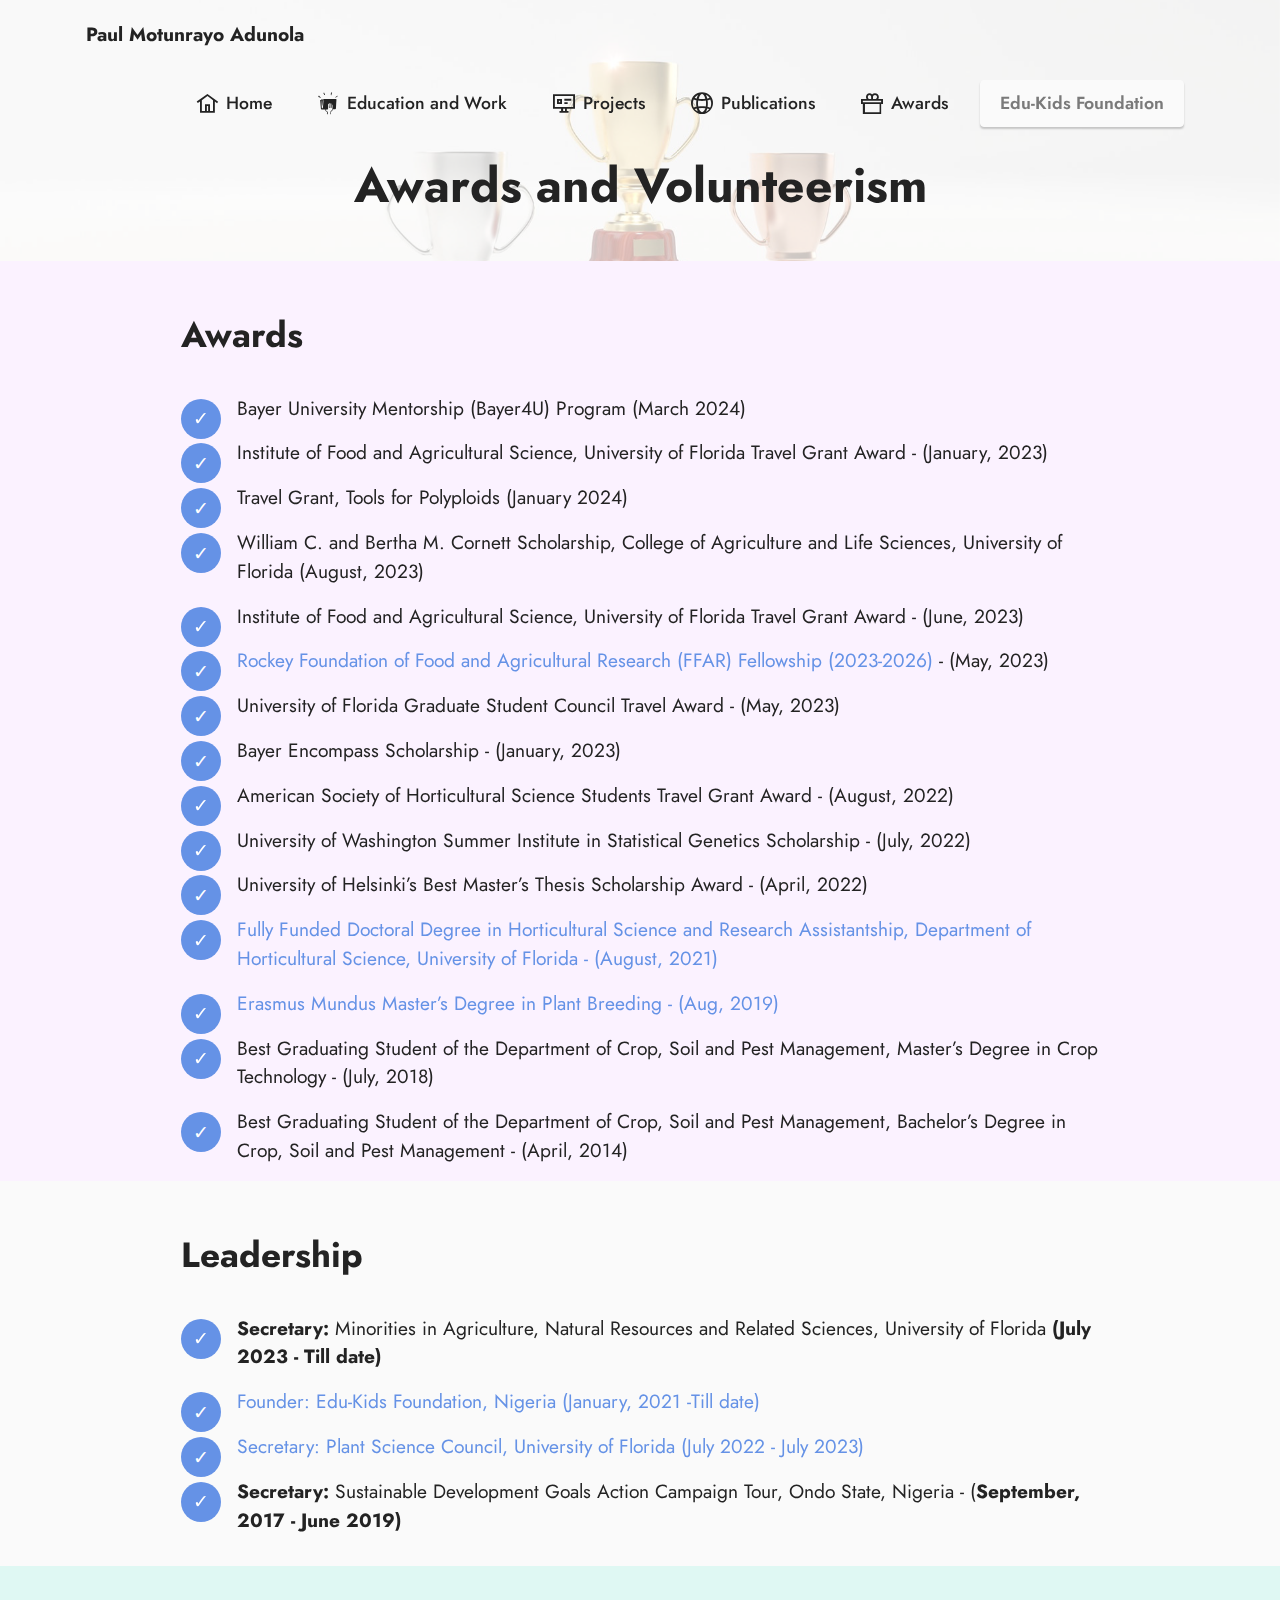
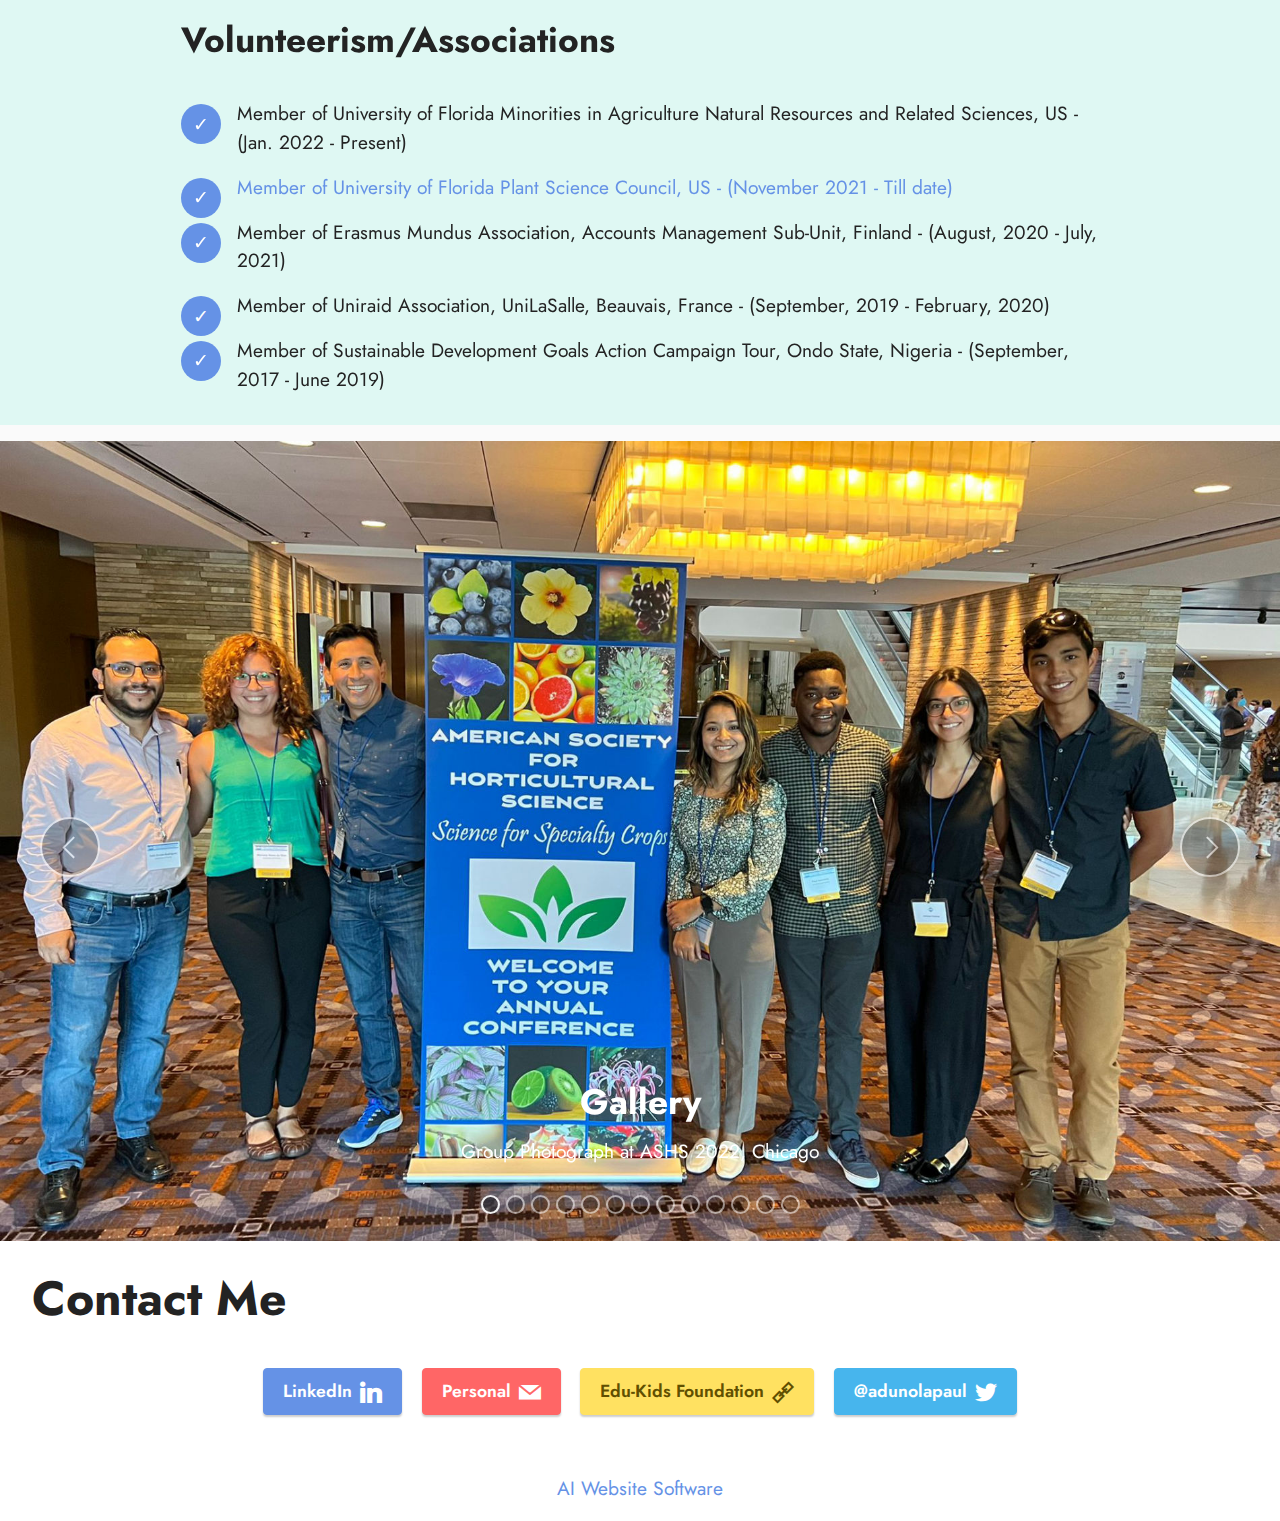
==== commit 830e0afb: "Add files via upload" ====
--- a/awards.html
+++ b/awards.html
@@ -1,10 +1,10 @@
 <!DOCTYPE html>
 <html  >
 <head>
-  <!-- Site made with Mobirise Website Builder v5.9.0, https://mobirise.com -->
+  <!-- Site made with Mobirise Website Builder v5.8.14, https://mobirise.com -->
   <meta charset="UTF-8">
   <meta http-equiv="X-UA-Compatible" content="IE=edge">
-  <meta name="generator" content="Mobirise v5.9.0, mobirise.com">
+  <meta name="generator" content="Mobirise v5.8.14, mobirise.com">
   <meta name="viewport" content="width=device-width, initial-scale=1, minimum-scale=1">
   <link rel="shortcut icon" href="assets/images/logo-1.png" type="image/x-icon">
   <meta name="description" content="">
@@ -83,7 +83,7 @@
                     Awards</strong></h4>
                 <div class="mbr-text mbr-fonts-style display-7">
                     <ul>
-                        <li>Institute of Food and Agricultural Science, University of Florida Travel Grant Award - (June, 2023)</li>
+                        <li>Bayer University Mentorship (Bayer4U) Program (March 2024)</li><li>Institute of Food and Agricultural Science, University of Florida Travel Grant Award - (January, 2023)</li><li>Travel Grant, Tools for Polyploids (January 2024)</li><li>William C. and Bertha M. Cornett Scholarship, College of Agriculture and Life Sciences, University of Florida (August, 2023)</li><li>Institute of Food and Agricultural Science, University of Florida Travel Grant Award - (June, 2023)</li>
                         <li><a href="https://ffarfellows.org/2023-fellows/" class="text-primary" target="_blank">Rockey Foundation of Food and Agricultural Research (FFAR) Fellowship (2023-2026)</a> - (May, 2023)</li><li>University of Florida Graduate Student Council Travel Award - (May, 2023)</li><li>Bayer Encompass Scholarship - (January, 2023)</li><li>American Society of Horticultural Science Students Travel Grant Award - (August, 2022)</li><li>University of Washington Summer Institute in Statistical Genetics Scholarship - (July, 2022)</li><li>University of Helsinki’s Best Master’s Thesis Scholarship Award - (April, 2022)</li><li><a href="https://www.blueberrybreeding.com/team-members" class="text-primary" target="_blank">Fully Funded Doctoral Degree in Horticultural Science and Research Assistantship, Department of Horticultural Science, University of Florida - (August, 2021)</a></li><li><a href="https://emplant-master.eu/2019-2021-cohort-2" class="text-primary" target="_blank">Erasmus Mundus Master’s Degree in Plant Breeding - (Aug, 2019)</a></li><li>Best Graduating Student of the Department of Crop, Soil and Pest Management, Master’s Degree in Crop Technology - (July, 2018)</li><li>Best Graduating Student of the Department of Crop, Soil and Pest Management, Bachelor’s Degree in Crop, Soil and Pest Management - (April, 2014)</li>
                     </ul>
                 </div>
@@ -102,7 +102,7 @@
                 <div class="mbr-text mbr-fonts-style display-7">
                     <ul>
                         <li><strong>Secretary: </strong>Minorities in Agriculture, Natural Resources and Related Sciences, University of Florida <strong>(July 2023 - Till date)</strong></li>
-                        <li><strong>Project Lead, </strong><span style="font-size: 1.2rem;">Student Support Project, Kids and Teen Resource Center, Ondo State, Nigeria</span><strong> - (January, 2021 - Till date)</strong></li><li><strong>Founder: </strong><span style="font-size: 1.2rem;">Edu-Kids Foundation, Nigeria</span><strong>&nbsp;(January, 2021 -Till date)</strong></li><li><strong><a href="https://www.ufplants.org/copy-of-about" class="text-primary" target="_blank">Secretary: </a></strong><span style="font-size: 1.2rem;"><a href="https://www.ufplants.org/copy-of-about" class="text-primary" target="_blank">Plant Science Council, University of Florida </a><strong><a href="https://www.ufplants.org/copy-of-about" class="text-primary" target="_blank">(July 2022 - July 2023)</a></strong></span></li><li><span style="font-size: 1.2rem;"><strong>Secretary:</strong>&nbsp;Sustainable Development Goals Action Campaign Tour, Ondo State, Nigeria - (<strong>September, 2017 - June 2019)</strong></span></li>
+                        <li><strong><a href="https://www.edukidsfoundation.org/" class="text-primary" target="_blank">Founder: </a></strong><span style="font-size: 1.2rem;"><a href="https://www.edukidsfoundation.org/" class="text-primary" target="_blank">Edu-Kids Foundation, Nigeria</a></span><strong><a href="https://www.edukidsfoundation.org/" class="text-primary" target="_blank">&nbsp;(January, 2021 -Till date)</a></strong><br></li><li><strong><a href="https://www.ufplants.org/copy-of-about" class="text-primary" target="_blank">Secretary: </a></strong><span style="font-size: 1.2rem;"><a href="https://www.ufplants.org/copy-of-about" class="text-primary" target="_blank">Plant Science Council, University of Florida </a><strong><a href="https://www.ufplants.org/copy-of-about" class="text-primary" target="_blank">(July 2022 - July 2023)</a></strong></span></li><li><span style="font-size: 1.2rem;"><strong>Secretary:</strong>&nbsp;Sustainable Development Goals Action Campaign Tour, Ondo State, Nigeria - (<strong>September, 2017 - June 2019)</strong></span></li>
                     </ul>
                 </div>
             </div>
@@ -129,11 +129,11 @@
 
 <section data-bs-version="5.1" class="slider1 cid-tIlqq3Cvjm" id="slider1-1x">
     
-    <div class="carousel slide carousel-fade" id="tLpl6YTELN" data-ride="carousel" data-bs-ride="carousel" data-interval="5000" data-bs-interval="5000">
+    <div class="carousel slide carousel-fade" id="uiFcHweaeK" data-ride="carousel" data-bs-ride="carousel" data-interval="5000" data-bs-interval="5000">
         <ol class="carousel-indicators">
-            <li data-slide-to="0" data-bs-slide-to="0" class="active" data-target="#tLpl6YTELN" data-bs-target="#tLpl6YTELN"></li>
-            <li data-slide-to="1" data-bs-slide-to="1" data-target="#tLpl6YTELN" data-bs-target="#tLpl6YTELN"></li>
-            <li data-slide-to="2" data-bs-slide-to="2" data-target="#tLpl6YTELN" data-bs-target="#tLpl6YTELN"></li><li data-slide-to="3" data-bs-slide-to="3" data-target="#tLpl6YTELN" data-bs-target="#tLpl6YTELN"></li><li data-slide-to="4" data-bs-slide-to="4" data-target="#tLpl6YTELN" data-bs-target="#tLpl6YTELN"></li><li data-slide-to="5" data-bs-slide-to="5" data-target="#tLpl6YTELN" data-bs-target="#tLpl6YTELN"></li><li data-slide-to="6" data-bs-slide-to="6" data-target="#tLpl6YTELN" data-bs-target="#tLpl6YTELN"></li><li data-slide-to="7" data-bs-slide-to="7" data-target="#tLpl6YTELN" data-bs-target="#tLpl6YTELN"></li><li data-slide-to="8" data-bs-slide-to="8" data-target="#tLpl6YTELN" data-bs-target="#tLpl6YTELN"></li><li data-slide-to="9" data-bs-slide-to="9" data-target="#tLpl6YTELN" data-bs-target="#tLpl6YTELN"></li><li data-slide-to="10" data-bs-slide-to="10" data-target="#tLpl6YTELN" data-bs-target="#tLpl6YTELN"></li><li data-slide-to="11" data-bs-slide-to="11" data-target="#tLpl6YTELN" data-bs-target="#tLpl6YTELN"></li><li data-slide-to="12" data-bs-slide-to="12" data-target="#tLpl6YTELN" data-bs-target="#tLpl6YTELN"></li>
+            <li data-slide-to="0" data-bs-slide-to="0" class="active" data-target="#uiFcHweaeK" data-bs-target="#uiFcHweaeK"></li>
+            <li data-slide-to="1" data-bs-slide-to="1" data-target="#uiFcHweaeK" data-bs-target="#uiFcHweaeK"></li>
+            <li data-slide-to="2" data-bs-slide-to="2" data-target="#uiFcHweaeK" data-bs-target="#uiFcHweaeK"></li><li data-slide-to="3" data-bs-slide-to="3" data-target="#uiFcHweaeK" data-bs-target="#uiFcHweaeK"></li><li data-slide-to="4" data-bs-slide-to="4" data-target="#uiFcHweaeK" data-bs-target="#uiFcHweaeK"></li><li data-slide-to="5" data-bs-slide-to="5" data-target="#uiFcHweaeK" data-bs-target="#uiFcHweaeK"></li><li data-slide-to="6" data-bs-slide-to="6" data-target="#uiFcHweaeK" data-bs-target="#uiFcHweaeK"></li><li data-slide-to="7" data-bs-slide-to="7" data-target="#uiFcHweaeK" data-bs-target="#uiFcHweaeK"></li><li data-slide-to="8" data-bs-slide-to="8" data-target="#uiFcHweaeK" data-bs-target="#uiFcHweaeK"></li><li data-slide-to="9" data-bs-slide-to="9" data-target="#uiFcHweaeK" data-bs-target="#uiFcHweaeK"></li><li data-slide-to="10" data-bs-slide-to="10" data-target="#uiFcHweaeK" data-bs-target="#uiFcHweaeK"></li><li data-slide-to="11" data-bs-slide-to="11" data-target="#uiFcHweaeK" data-bs-target="#uiFcHweaeK"></li><li data-slide-to="12" data-bs-slide-to="12" data-target="#uiFcHweaeK" data-bs-target="#uiFcHweaeK"></li>
         </ol>
         <div class="carousel-inner">
             <div class="carousel-item slider-image item active">
@@ -282,18 +282,18 @@
                 </div>
             </div>
         </div>
-        <a class="carousel-control carousel-control-prev" role="button" data-slide="prev" data-bs-slide="prev" href="#tLpl6YTELN">
+        <a class="carousel-control carousel-control-prev" role="button" data-slide="prev" data-bs-slide="prev" href="#uiFcHweaeK">
             <span class="mobi-mbri mobi-mbri-arrow-prev" aria-hidden="true"></span>
             <span class="sr-only visually-hidden">Previous</span>
         </a>
-        <a class="carousel-control carousel-control-next" role="button" data-slide="next" data-bs-slide="next" href="#tLpl6YTELN">
+        <a class="carousel-control carousel-control-next" role="button" data-slide="next" data-bs-slide="next" href="#uiFcHweaeK">
             <span class="mobi-mbri mobi-mbri-arrow-next" aria-hidden="true"></span>
             <span class="sr-only visually-hidden">Next</span>
         </a>
     </div>
 </section>
 
-<section data-bs-version="5.1" class="content1 cid-tIjRWiqgMb" id="content1-1t">
+<section data-bs-version="5.1" class="content1 cid-uiEXspp15l" id="content1-2f">
     
     <div class="container-fluid">
         <div class="row justify-content-center">
@@ -301,11 +301,11 @@
                 <h3 class="mbr-section-title mbr-fonts-style align-center mb-4 display-2"><strong>Contact Me</strong></h3>
                 
                 <div class="mbr-section-btn align-center"><a class="btn btn-primary display-4" href="https://linkedin.com/in/paul-adunola-page/obiri.se" target="_blank"><span class="socicon socicon-linkedin mbr-iconfont mbr-iconfont-btn"></span>LinkedIn</a>
-                    <a class="btn btn-success display-4" href="mailto:paul.adunola@gmail.com"><span class="socicon socicon-mail mbr-iconfont mbr-iconfont-btn"></span>Academic/Research</a> <a class="btn btn-secondary display-4" href="mailto:adunolapaul@gmail.com"><span class="socicon socicon-mail mbr-iconfont mbr-iconfont-btn"></span>Personal</a> <a class="btn btn-warning display-4" href="mailto:wyf.ssproject@gmail.com"><span class="socicon socicon-mail mbr-iconfont mbr-iconfont-btn"></span>Edu-Kids Foundation</a> <a class="btn btn-info display-4" href="https://twitter.com/adunolapaul" target="_blank"><span class="socicon socicon-twitter mbr-iconfont mbr-iconfont-btn"></span>@adunolapaul</a></div>
-            </div>
-        </div>
-    </div>
-</section><section class="display-7" style="padding: 0;align-items: center;justify-content: center;flex-wrap: wrap;    align-content: center;display: flex;position: relative;height: 4rem;"><a href="https://mobiri.se/3042313" style="flex: 1 1;height: 4rem;position: absolute;width: 100%;z-index: 1;"><img alt="" style="height: 4rem;" src="[data-uri]"></a><p style="margin: 0;text-align: center;" class="display-7">Made with &#8204;</p><a style="z-index:1" href="https://mobirise.com/builder/no-code-website-builder.html">No Code Website Builder</a></section><script src="assets/bootstrap/js/bootstrap.bundle.min.js"></script>  <script src="assets/parallax/jarallax.js"></script>  <script src="assets/smoothscroll/smooth-scroll.js"></script>  <script src="assets/ytplayer/index.js"></script>  <script src="assets/dropdown/js/navbar-dropdown.js"></script>  <script src="assets/theme/js/script.js"></script>  
+                     <a class="btn btn-secondary display-4" href="mailto:adunolapaul@gmail.com"><span class="socicon socicon-mail mbr-iconfont mbr-iconfont-btn"></span>Personal</a> <a class="btn btn-warning display-4" href="https://www.edukidsfoundation.org/" target="_blank"><span class="mobi-mbri mobi-mbri-link mbr-iconfont mbr-iconfont-btn"></span>Edu-Kids Foundation</a> <a class="btn btn-info display-4" href="https://twitter.com/adunolapaul" target="_blank"><span class="socicon socicon-twitter mbr-iconfont mbr-iconfont-btn"></span>@adunolapaul</a></div>
+            </div>
+        </div>
+    </div>
+</section><section class="display-7" style="padding: 0;align-items: center;justify-content: center;flex-wrap: wrap;    align-content: center;display: flex;position: relative;height: 4rem;"><a href="https://mobiri.se/3042313" style="flex: 1 1;height: 4rem;position: absolute;width: 100%;z-index: 1;"><img alt="" style="height: 4rem;" src="[data-uri]"></a><p style="margin: 0;text-align: center;" class="display-7">&#8204;</p><a style="z-index:1" href="https://mobirise.com/builder/ai-website-builder.html">AI Website Software</a></section><script src="assets/bootstrap/js/bootstrap.bundle.min.js"></script>  <script src="assets/parallax/jarallax.js"></script>  <script src="assets/smoothscroll/smooth-scroll.js"></script>  <script src="assets/ytplayer/index.js"></script>  <script src="assets/dropdown/js/navbar-dropdown.js"></script>  <script src="assets/theme/js/script.js"></script>  
   
   
 </body>
--- a/assets/mobirise/css/mbr-additional.css
+++ b/assets/mobirise/css/mbr-additional.css
@@ -1104,15 +1104,15 @@
   border-radius: 0;
   content: "✓";
 }
-.cid-s48vaXqeL6 {
+.cid-uiEX8ms8lZ {
   padding-top: 2rem;
   padding-bottom: 2rem;
   background-color: #ffffff;
 }
-.cid-s48vaXqeL6 .mbr-section-title {
+.cid-uiEX8ms8lZ .mbr-section-title {
   text-align: left;
 }
-.cid-s48vaXqeL6 .mbr-section-subtitle {
+.cid-uiEX8ms8lZ .mbr-section-subtitle {
   text-align: left;
 }
 .cid-tIjtG1Y6m7 .navbar-dropdown {
@@ -1634,15 +1634,54 @@
 .cid-tIk1VPUYwy img {
   width: 100%;
 }
-.cid-tIjtG9WrHy {
+.cid-tLvch3dvE2 {
+  padding-top: 2rem;
+  padding-bottom: 2rem;
+  background-image: url("../../../assets/images/background1.jpg");
+}
+.cid-tLvch3dvE2 .mbr-fallback-image.disabled {
+  display: none;
+}
+.cid-tLvch3dvE2 .mbr-fallback-image {
+  display: block;
+  background-size: cover;
+  background-position: center center;
+  width: 100%;
+  height: 100%;
+  position: absolute;
+  top: 0;
+}
+.cid-tLvch3dvE2 .card .card-header {
+  background-color: transparent;
+  margin-bottom: 0;
+}
+.cid-tLvch3dvE2 .panel-title {
+  display: flex;
+  align-items: center;
+  justify-content: space-between;
+}
+.cid-tLvch3dvE2 .mbr-iconfont {
+  padding-left: 1rem;
+  font-family: 'Moririse2' !important;
+  font-size: 1.4rem !important;
+  color: #6592e6;
+}
+.cid-tLvch3dvE2 .panel-body,
+.cid-tLvch3dvE2 .card-header {
+  padding: 1rem 0;
+}
+.cid-tLvch3dvE2 .panel-title-edit {
+  color: #000000;
+}
+.cid-uiEXfKpJRE {
   padding-top: 2rem;
   padding-bottom: 2rem;
   background-color: #ffffff;
 }
-.cid-tIjtG9WrHy .mbr-section-title {
+.cid-uiEXfKpJRE .mbr-section-title {
   text-align: left;
 }
-.cid-tIjtG9WrHy .mbr-section-subtitle {
+.cid-uiEXfKpJRE .mbr-section-subtitle {
   text-align: left;
 }
 .cid-sFHpMqcXGj .navbar-dropdown {
@@ -2552,15 +2591,15 @@
   margin-top: 5px;
   content: "✓";
 }
-.cid-tIjPYeKIMo {
+.cid-uiEXnJW1SC {
   padding-top: 2rem;
   padding-bottom: 2rem;
   background-color: #ffffff;
 }
-.cid-tIjPYeKIMo .mbr-section-title {
+.cid-uiEXnJW1SC .mbr-section-title {
   text-align: left;
 }
-.cid-tIjPYeKIMo .mbr-section-subtitle {
+.cid-uiEXnJW1SC .mbr-section-subtitle {
   text-align: left;
 }
 .cid-tIjRWfOV80 .navbar-dropdown {
@@ -3121,15 +3160,15 @@
     display: none !important;
   }
 }
-.cid-tIjRWiqgMb {
+.cid-uiEXspp15l {
   padding-top: 2rem;
   padding-bottom: 2rem;
   background-color: #ffffff;
 }
-.cid-tIjRWiqgMb .mbr-section-title {
+.cid-uiEXspp15l .mbr-section-title {
   text-align: left;
 }
-.cid-tIjRWiqgMb .mbr-section-subtitle {
+.cid-uiEXspp15l .mbr-section-subtitle {
   text-align: left;
 }
 .cid-tIlNTw4fOG {
@@ -3679,42 +3718,44 @@
     display: none !important;
   }
 }
-.cid-tLpjcvZlsa {
-  background-color: #fafafa;
-}
-.cid-tLpjcvZlsa .mbr-text,
-.cid-tLpjcvZlsa .mbr-section-btn {
-  color: #232323;
-}
-@media (max-width: 991px) {
-  .cid-tLpjcvZlsa .mbr-text,
-  .cid-tLpjcvZlsa .mbr-section-title {
-    text-align: center;
-  }
-}
-.cid-tLpjcvZlsa a.btn {
+.cid-tLpo3j1OIP {
+  padding-top: 2rem;
+  padding-bottom: 1rem;
+  background-image: url("../../../assets/images/background1.jpg");
+}
+.cid-tLpo3j1OIP .mbr-fallback-image.disabled {
+  display: none;
+}
+.cid-tLpo3j1OIP .mbr-fallback-image {
+  display: block;
+  background-size: cover;
+  background-position: center center;
+  width: 100%;
   height: 100%;
-  margin: 0;
-}
-.cid-tLpjcvZlsa .mbr-section-btn {
-  display: flex;
-  margin-bottom: 1.2rem;
-  width: 100%;
-}
-.cid-tLpjcvZlsa .mbr-section-btn .btn {
-  width: 100%;
-}
-@media (max-width: 991px) {
-  .cid-tLpjcvZlsa .image-wrapper {
+  position: absolute;
+  top: 0;
+}
+.cid-tLpo3j1OIP .mbr-iconfont {
+  display: block;
+  font-size: 5rem;
+  color: #6592e6;
+  margin-bottom: 2rem;
+}
+.cid-tLpo3j1OIP .card-wrapper {
+  padding: 3rem;
+  background: #fafafa;
+  border-radius: 4px;
+}
+@media (max-width: 992px) {
+  .cid-tLpo3j1OIP .card-wrapper {
     margin-bottom: 2rem;
   }
-  .cid-tLpjcvZlsa .content-wrapper {
-    flex-direction: column-reverse;
-  }
-}
-.cid-tLpjcvZlsa .justify-content-center {
-  align-items: center;
-}
-.cid-tLpjcvZlsa H1 {
-  color: #353535;
-}
+}
+@media (max-width: 767px) {
+  .cid-tLpo3j1OIP .card-wrapper {
+    padding: 3rem 1rem;
+  }
+}
+.cid-tLpo3j1OIP .mbr-section-title {
+  color: #000000;
+}
--- a/assets/mobirise/css/mbr-additional.css
+++ b/assets/mobirise/css/mbr-additional.css
@@ -1104,15 +1104,15 @@
   border-radius: 0;
   content: "✓";
 }
-.cid-s48vaXqeL6 {
+.cid-uiEX8ms8lZ {
   padding-top: 2rem;
   padding-bottom: 2rem;
   background-color: #ffffff;
 }
-.cid-s48vaXqeL6 .mbr-section-title {
+.cid-uiEX8ms8lZ .mbr-section-title {
   text-align: left;
 }
-.cid-s48vaXqeL6 .mbr-section-subtitle {
+.cid-uiEX8ms8lZ .mbr-section-subtitle {
   text-align: left;
 }
 .cid-tIjtG1Y6m7 .navbar-dropdown {
@@ -1634,15 +1634,54 @@
 .cid-tIk1VPUYwy img {
   width: 100%;
 }
-.cid-tIjtG9WrHy {
+.cid-tLvch3dvE2 {
+  padding-top: 2rem;
+  padding-bottom: 2rem;
+  background-image: url("../../../assets/images/background1.jpg");
+}
+.cid-tLvch3dvE2 .mbr-fallback-image.disabled {
+  display: none;
+}
+.cid-tLvch3dvE2 .mbr-fallback-image {
+  display: block;
+  background-size: cover;
+  background-position: center center;
+  width: 100%;
+  height: 100%;
+  position: absolute;
+  top: 0;
+}
+.cid-tLvch3dvE2 .card .card-header {
+  background-color: transparent;
+  margin-bottom: 0;
+}
+.cid-tLvch3dvE2 .panel-title {
+  display: flex;
+  align-items: center;
+  justify-content: space-between;
+}
+.cid-tLvch3dvE2 .mbr-iconfont {
+  padding-left: 1rem;
+  font-family: 'Moririse2' !important;
+  font-size: 1.4rem !important;
+  color: #6592e6;
+}
+.cid-tLvch3dvE2 .panel-body,
+.cid-tLvch3dvE2 .card-header {
+  padding: 1rem 0;
+}
+.cid-tLvch3dvE2 .panel-title-edit {
+  color: #000000;
+}
+.cid-uiEXfKpJRE {
   padding-top: 2rem;
   padding-bottom: 2rem;
   background-color: #ffffff;
 }
-.cid-tIjtG9WrHy .mbr-section-title {
+.cid-uiEXfKpJRE .mbr-section-title {
   text-align: left;
 }
-.cid-tIjtG9WrHy .mbr-section-subtitle {
+.cid-uiEXfKpJRE .mbr-section-subtitle {
   text-align: left;
 }
 .cid-sFHpMqcXGj .navbar-dropdown {
@@ -2552,15 +2591,15 @@
   margin-top: 5px;
   content: "✓";
 }
-.cid-tIjPYeKIMo {
+.cid-uiEXnJW1SC {
   padding-top: 2rem;
   padding-bottom: 2rem;
   background-color: #ffffff;
 }
-.cid-tIjPYeKIMo .mbr-section-title {
+.cid-uiEXnJW1SC .mbr-section-title {
   text-align: left;
 }
-.cid-tIjPYeKIMo .mbr-section-subtitle {
+.cid-uiEXnJW1SC .mbr-section-subtitle {
   text-align: left;
 }
 .cid-tIjRWfOV80 .navbar-dropdown {
@@ -3121,15 +3160,15 @@
     display: none !important;
   }
 }
-.cid-tIjRWiqgMb {
+.cid-uiEXspp15l {
   padding-top: 2rem;
   padding-bottom: 2rem;
   background-color: #ffffff;
 }
-.cid-tIjRWiqgMb .mbr-section-title {
+.cid-uiEXspp15l .mbr-section-title {
   text-align: left;
 }
-.cid-tIjRWiqgMb .mbr-section-subtitle {
+.cid-uiEXspp15l .mbr-section-subtitle {
   text-align: left;
 }
 .cid-tIlNTw4fOG {
@@ -3679,42 +3718,44 @@
     display: none !important;
   }
 }
-.cid-tLpjcvZlsa {
-  background-color: #fafafa;
-}
-.cid-tLpjcvZlsa .mbr-text,
-.cid-tLpjcvZlsa .mbr-section-btn {
-  color: #232323;
-}
-@media (max-width: 991px) {
-  .cid-tLpjcvZlsa .mbr-text,
-  .cid-tLpjcvZlsa .mbr-section-title {
-    text-align: center;
-  }
-}
-.cid-tLpjcvZlsa a.btn {
+.cid-tLpo3j1OIP {
+  padding-top: 2rem;
+  padding-bottom: 1rem;
+  background-image: url("../../../assets/images/background1.jpg");
+}
+.cid-tLpo3j1OIP .mbr-fallback-image.disabled {
+  display: none;
+}
+.cid-tLpo3j1OIP .mbr-fallback-image {
+  display: block;
+  background-size: cover;
+  background-position: center center;
+  width: 100%;
   height: 100%;
-  margin: 0;
-}
-.cid-tLpjcvZlsa .mbr-section-btn {
-  display: flex;
-  margin-bottom: 1.2rem;
-  width: 100%;
-}
-.cid-tLpjcvZlsa .mbr-section-btn .btn {
-  width: 100%;
-}
-@media (max-width: 991px) {
-  .cid-tLpjcvZlsa .image-wrapper {
+  position: absolute;
+  top: 0;
+}
+.cid-tLpo3j1OIP .mbr-iconfont {
+  display: block;
+  font-size: 5rem;
+  color: #6592e6;
+  margin-bottom: 2rem;
+}
+.cid-tLpo3j1OIP .card-wrapper {
+  padding: 3rem;
+  background: #fafafa;
+  border-radius: 4px;
+}
+@media (max-width: 992px) {
+  .cid-tLpo3j1OIP .card-wrapper {
     margin-bottom: 2rem;
   }
-  .cid-tLpjcvZlsa .content-wrapper {
-    flex-direction: column-reverse;
-  }
-}
-.cid-tLpjcvZlsa .justify-content-center {
-  align-items: center;
-}
-.cid-tLpjcvZlsa H1 {
-  color: #353535;
-}
+}
+@media (max-width: 767px) {
+  .cid-tLpo3j1OIP .card-wrapper {
+    padding: 3rem 1rem;
+  }
+}
+.cid-tLpo3j1OIP .mbr-section-title {
+  color: #000000;
+}
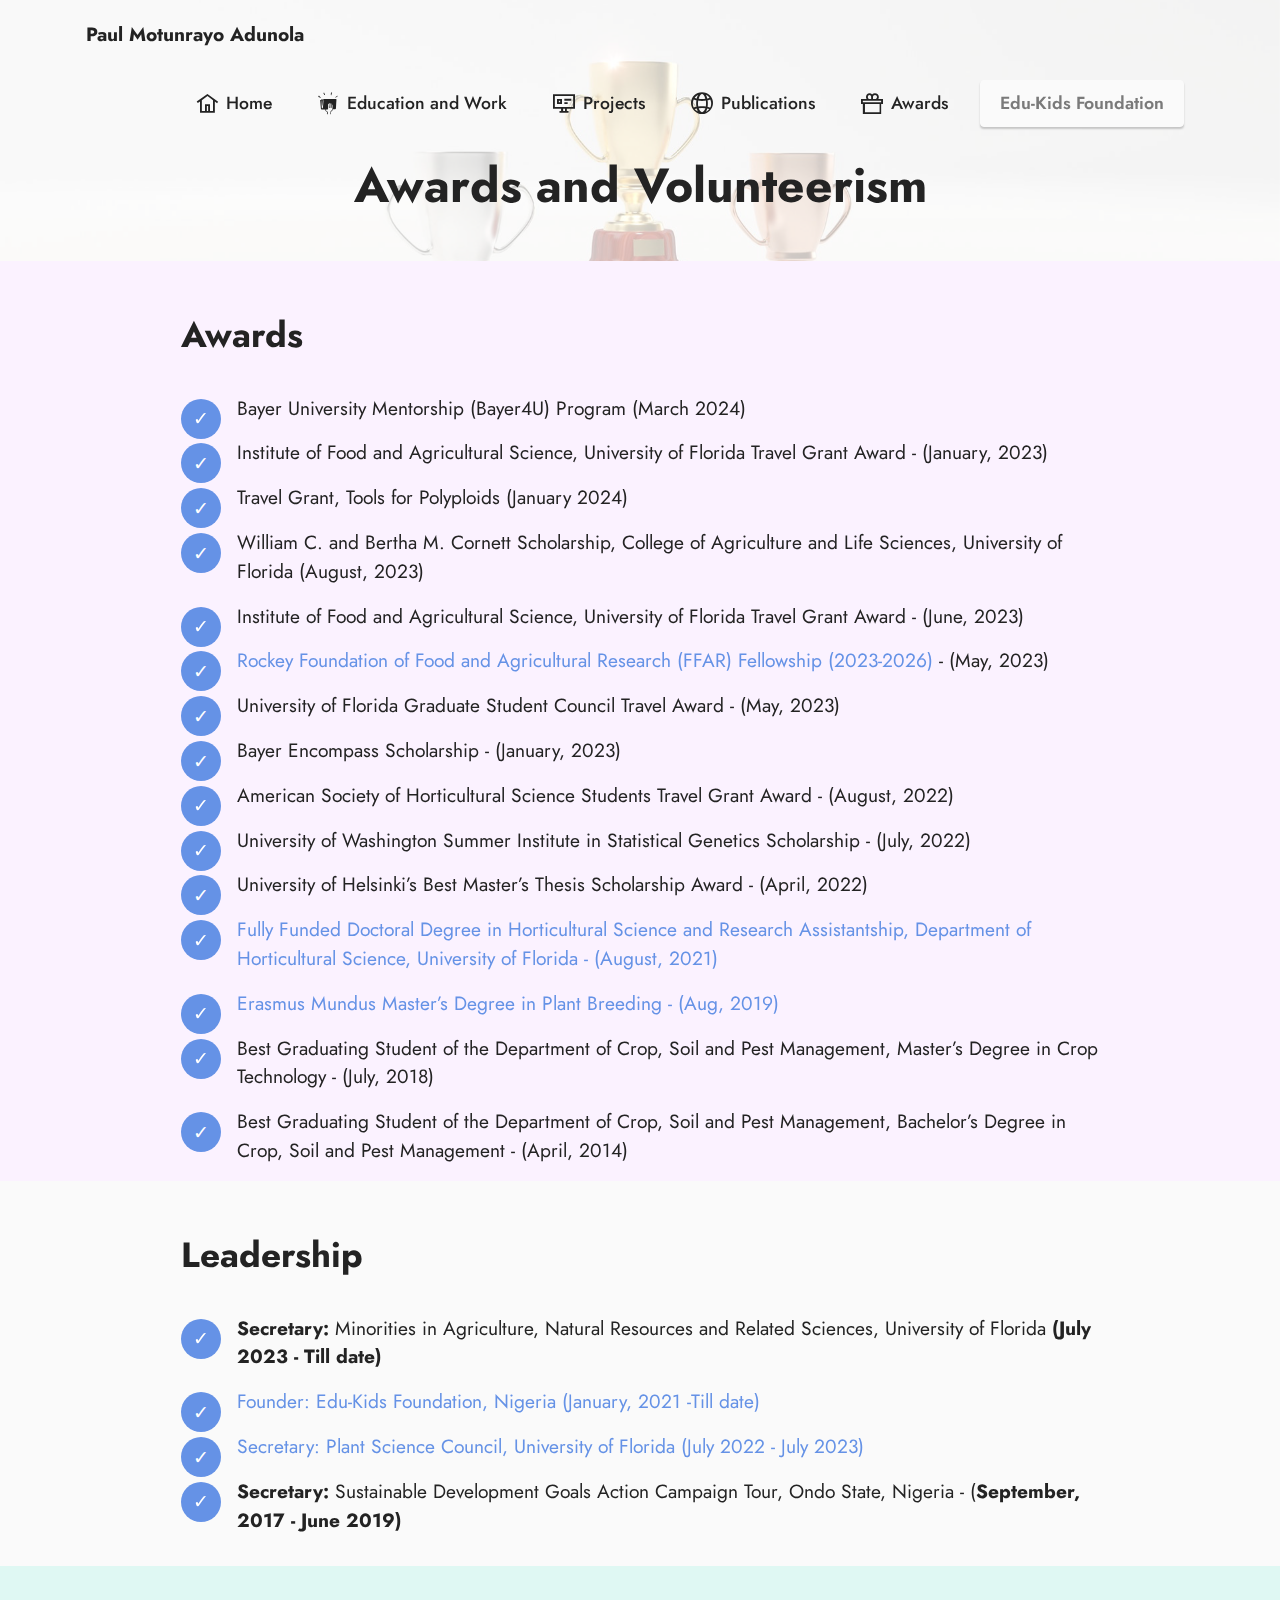
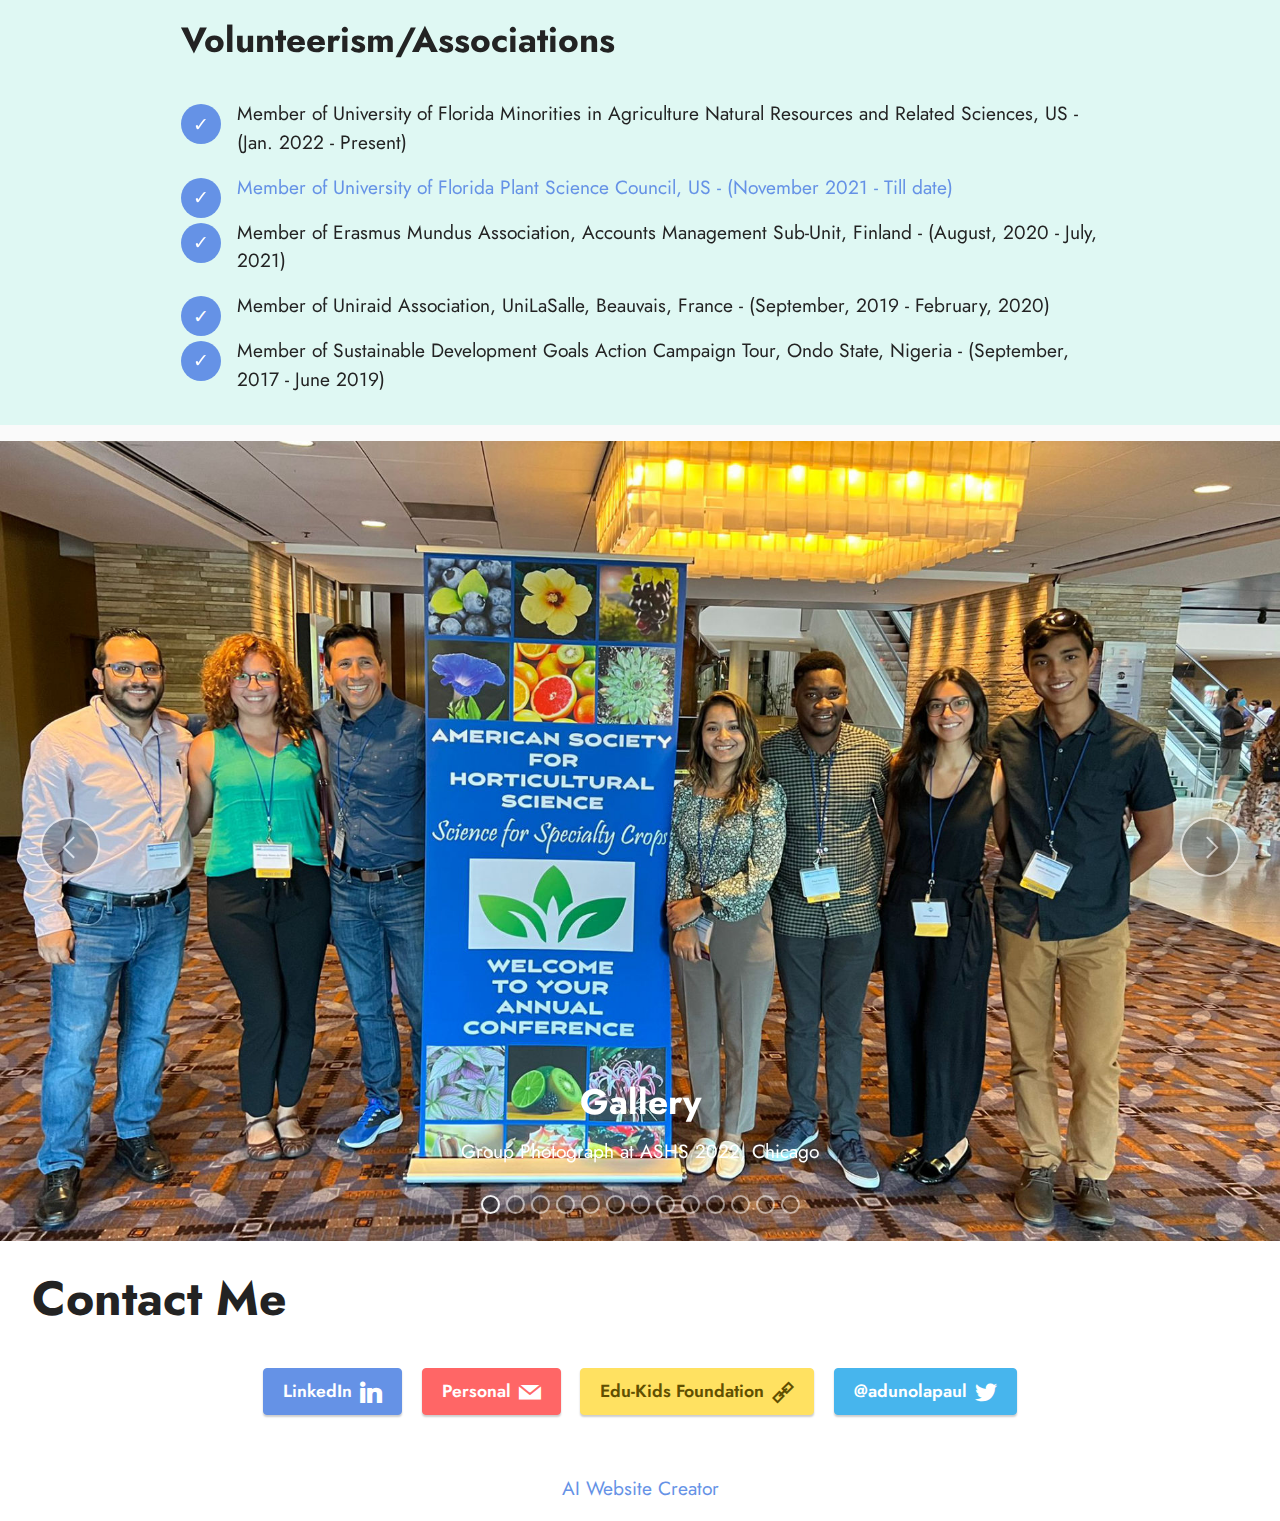
==== commit fb1381a3: "Add files via upload" ====
--- a/awards.html
+++ b/awards.html
@@ -129,11 +129,11 @@
 
 <section data-bs-version="5.1" class="slider1 cid-tIlqq3Cvjm" id="slider1-1x">
     
-    <div class="carousel slide carousel-fade" id="uiFcHweaeK" data-ride="carousel" data-bs-ride="carousel" data-interval="5000" data-bs-interval="5000">
+    <div class="carousel slide carousel-fade" id="ujVciMLUg3" data-ride="carousel" data-bs-ride="carousel" data-interval="5000" data-bs-interval="5000">
         <ol class="carousel-indicators">
-            <li data-slide-to="0" data-bs-slide-to="0" class="active" data-target="#uiFcHweaeK" data-bs-target="#uiFcHweaeK"></li>
-            <li data-slide-to="1" data-bs-slide-to="1" data-target="#uiFcHweaeK" data-bs-target="#uiFcHweaeK"></li>
-            <li data-slide-to="2" data-bs-slide-to="2" data-target="#uiFcHweaeK" data-bs-target="#uiFcHweaeK"></li><li data-slide-to="3" data-bs-slide-to="3" data-target="#uiFcHweaeK" data-bs-target="#uiFcHweaeK"></li><li data-slide-to="4" data-bs-slide-to="4" data-target="#uiFcHweaeK" data-bs-target="#uiFcHweaeK"></li><li data-slide-to="5" data-bs-slide-to="5" data-target="#uiFcHweaeK" data-bs-target="#uiFcHweaeK"></li><li data-slide-to="6" data-bs-slide-to="6" data-target="#uiFcHweaeK" data-bs-target="#uiFcHweaeK"></li><li data-slide-to="7" data-bs-slide-to="7" data-target="#uiFcHweaeK" data-bs-target="#uiFcHweaeK"></li><li data-slide-to="8" data-bs-slide-to="8" data-target="#uiFcHweaeK" data-bs-target="#uiFcHweaeK"></li><li data-slide-to="9" data-bs-slide-to="9" data-target="#uiFcHweaeK" data-bs-target="#uiFcHweaeK"></li><li data-slide-to="10" data-bs-slide-to="10" data-target="#uiFcHweaeK" data-bs-target="#uiFcHweaeK"></li><li data-slide-to="11" data-bs-slide-to="11" data-target="#uiFcHweaeK" data-bs-target="#uiFcHweaeK"></li><li data-slide-to="12" data-bs-slide-to="12" data-target="#uiFcHweaeK" data-bs-target="#uiFcHweaeK"></li>
+            <li data-slide-to="0" data-bs-slide-to="0" class="active" data-target="#ujVciMLUg3" data-bs-target="#ujVciMLUg3"></li>
+            <li data-slide-to="1" data-bs-slide-to="1" data-target="#ujVciMLUg3" data-bs-target="#ujVciMLUg3"></li>
+            <li data-slide-to="2" data-bs-slide-to="2" data-target="#ujVciMLUg3" data-bs-target="#ujVciMLUg3"></li><li data-slide-to="3" data-bs-slide-to="3" data-target="#ujVciMLUg3" data-bs-target="#ujVciMLUg3"></li><li data-slide-to="4" data-bs-slide-to="4" data-target="#ujVciMLUg3" data-bs-target="#ujVciMLUg3"></li><li data-slide-to="5" data-bs-slide-to="5" data-target="#ujVciMLUg3" data-bs-target="#ujVciMLUg3"></li><li data-slide-to="6" data-bs-slide-to="6" data-target="#ujVciMLUg3" data-bs-target="#ujVciMLUg3"></li><li data-slide-to="7" data-bs-slide-to="7" data-target="#ujVciMLUg3" data-bs-target="#ujVciMLUg3"></li><li data-slide-to="8" data-bs-slide-to="8" data-target="#ujVciMLUg3" data-bs-target="#ujVciMLUg3"></li><li data-slide-to="9" data-bs-slide-to="9" data-target="#ujVciMLUg3" data-bs-target="#ujVciMLUg3"></li><li data-slide-to="10" data-bs-slide-to="10" data-target="#ujVciMLUg3" data-bs-target="#ujVciMLUg3"></li><li data-slide-to="11" data-bs-slide-to="11" data-target="#ujVciMLUg3" data-bs-target="#ujVciMLUg3"></li><li data-slide-to="12" data-bs-slide-to="12" data-target="#ujVciMLUg3" data-bs-target="#ujVciMLUg3"></li>
         </ol>
         <div class="carousel-inner">
             <div class="carousel-item slider-image item active">
@@ -282,11 +282,11 @@
                 </div>
             </div>
         </div>
-        <a class="carousel-control carousel-control-prev" role="button" data-slide="prev" data-bs-slide="prev" href="#uiFcHweaeK">
+        <a class="carousel-control carousel-control-prev" role="button" data-slide="prev" data-bs-slide="prev" href="#ujVciMLUg3">
             <span class="mobi-mbri mobi-mbri-arrow-prev" aria-hidden="true"></span>
             <span class="sr-only visually-hidden">Previous</span>
         </a>
-        <a class="carousel-control carousel-control-next" role="button" data-slide="next" data-bs-slide="next" href="#uiFcHweaeK">
+        <a class="carousel-control carousel-control-next" role="button" data-slide="next" data-bs-slide="next" href="#ujVciMLUg3">
             <span class="mobi-mbri mobi-mbri-arrow-next" aria-hidden="true"></span>
             <span class="sr-only visually-hidden">Next</span>
         </a>
@@ -305,7 +305,7 @@
             </div>
         </div>
     </div>
-</section><section class="display-7" style="padding: 0;align-items: center;justify-content: center;flex-wrap: wrap;    align-content: center;display: flex;position: relative;height: 4rem;"><a href="https://mobiri.se/3042313" style="flex: 1 1;height: 4rem;position: absolute;width: 100%;z-index: 1;"><img alt="" style="height: 4rem;" src="[data-uri]"></a><p style="margin: 0;text-align: center;" class="display-7">&#8204;</p><a style="z-index:1" href="https://mobirise.com/builder/ai-website-builder.html">AI Website Software</a></section><script src="assets/bootstrap/js/bootstrap.bundle.min.js"></script>  <script src="assets/parallax/jarallax.js"></script>  <script src="assets/smoothscroll/smooth-scroll.js"></script>  <script src="assets/ytplayer/index.js"></script>  <script src="assets/dropdown/js/navbar-dropdown.js"></script>  <script src="assets/theme/js/script.js"></script>  
+</section><section class="display-7" style="padding: 0;align-items: center;justify-content: center;flex-wrap: wrap;    align-content: center;display: flex;position: relative;height: 4rem;"><a href="https://mobiri.se/3042313" style="flex: 1 1;height: 4rem;position: absolute;width: 100%;z-index: 1;"><img alt="" style="height: 4rem;" src="[data-uri]"></a><p style="margin: 0;text-align: center;" class="display-7">&#8204;</p><a style="z-index:1" href="https://mobirise.com/builder/ai-website-creator.html">AI Website Creator</a></section><script src="assets/bootstrap/js/bootstrap.bundle.min.js"></script>  <script src="assets/parallax/jarallax.js"></script>  <script src="assets/smoothscroll/smooth-scroll.js"></script>  <script src="assets/ytplayer/index.js"></script>  <script src="assets/dropdown/js/navbar-dropdown.js"></script>  <script src="assets/theme/js/script.js"></script>  
   
   
 </body>
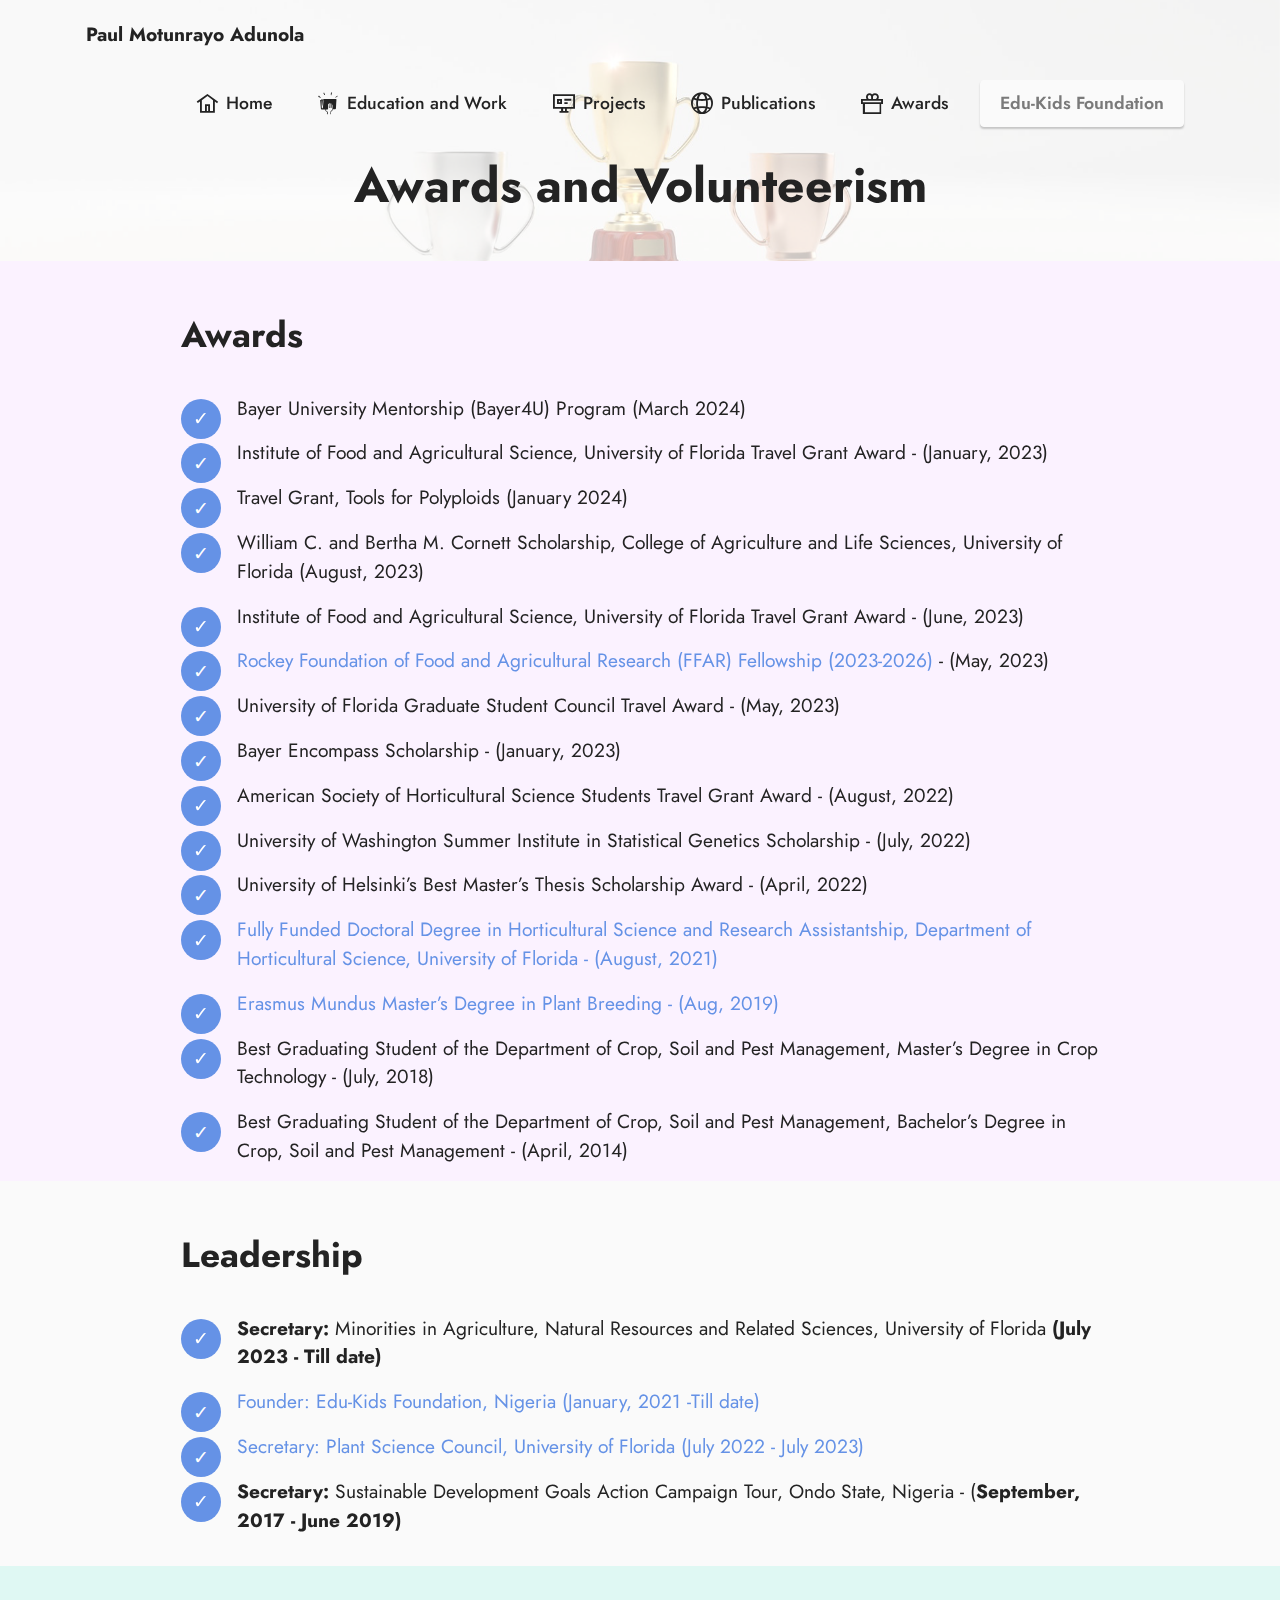
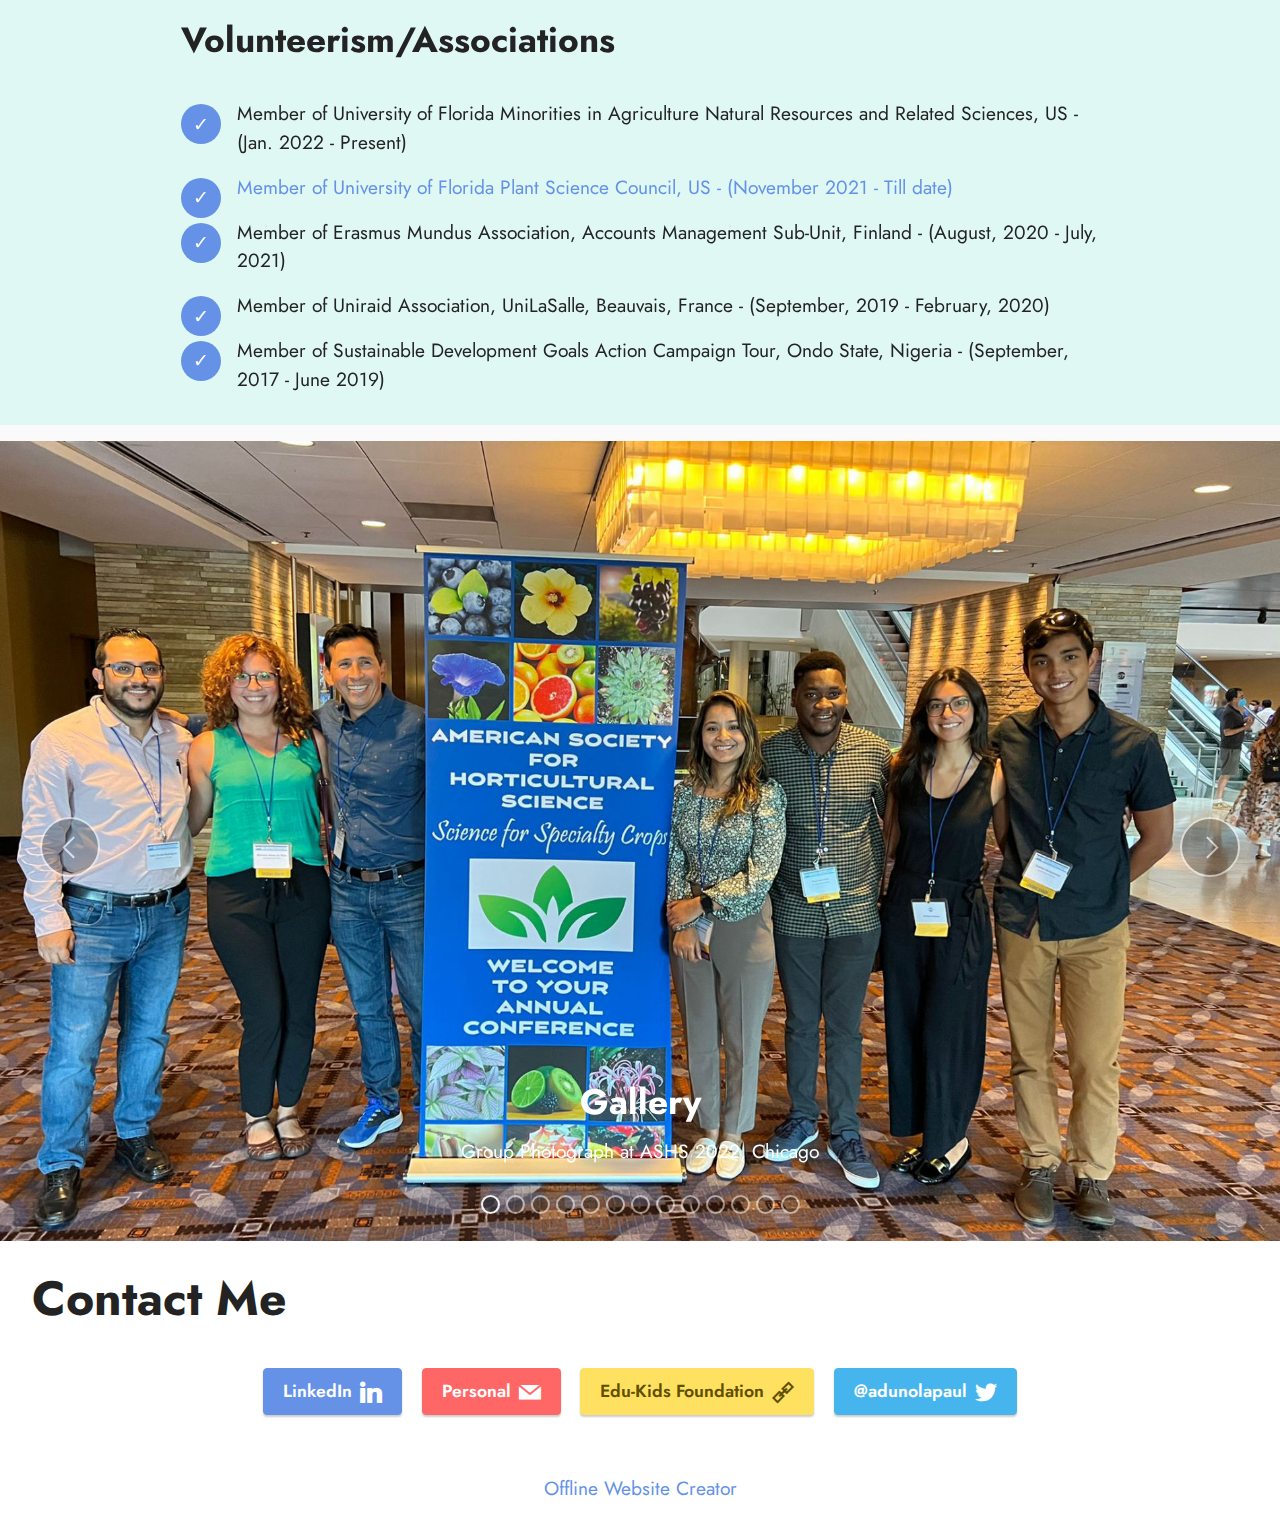
==== commit 12e41641: "Add files via upload" ====
--- a/awards.html
+++ b/awards.html
@@ -129,11 +129,11 @@
 
 <section data-bs-version="5.1" class="slider1 cid-tIlqq3Cvjm" id="slider1-1x">
     
-    <div class="carousel slide carousel-fade" id="ujVciMLUg3" data-ride="carousel" data-bs-ride="carousel" data-interval="5000" data-bs-interval="5000">
+    <div class="carousel slide carousel-fade" id="uCherF4nvI" data-ride="carousel" data-bs-ride="carousel" data-interval="5000" data-bs-interval="5000">
         <ol class="carousel-indicators">
-            <li data-slide-to="0" data-bs-slide-to="0" class="active" data-target="#ujVciMLUg3" data-bs-target="#ujVciMLUg3"></li>
-            <li data-slide-to="1" data-bs-slide-to="1" data-target="#ujVciMLUg3" data-bs-target="#ujVciMLUg3"></li>
-            <li data-slide-to="2" data-bs-slide-to="2" data-target="#ujVciMLUg3" data-bs-target="#ujVciMLUg3"></li><li data-slide-to="3" data-bs-slide-to="3" data-target="#ujVciMLUg3" data-bs-target="#ujVciMLUg3"></li><li data-slide-to="4" data-bs-slide-to="4" data-target="#ujVciMLUg3" data-bs-target="#ujVciMLUg3"></li><li data-slide-to="5" data-bs-slide-to="5" data-target="#ujVciMLUg3" data-bs-target="#ujVciMLUg3"></li><li data-slide-to="6" data-bs-slide-to="6" data-target="#ujVciMLUg3" data-bs-target="#ujVciMLUg3"></li><li data-slide-to="7" data-bs-slide-to="7" data-target="#ujVciMLUg3" data-bs-target="#ujVciMLUg3"></li><li data-slide-to="8" data-bs-slide-to="8" data-target="#ujVciMLUg3" data-bs-target="#ujVciMLUg3"></li><li data-slide-to="9" data-bs-slide-to="9" data-target="#ujVciMLUg3" data-bs-target="#ujVciMLUg3"></li><li data-slide-to="10" data-bs-slide-to="10" data-target="#ujVciMLUg3" data-bs-target="#ujVciMLUg3"></li><li data-slide-to="11" data-bs-slide-to="11" data-target="#ujVciMLUg3" data-bs-target="#ujVciMLUg3"></li><li data-slide-to="12" data-bs-slide-to="12" data-target="#ujVciMLUg3" data-bs-target="#ujVciMLUg3"></li>
+            <li data-slide-to="0" data-bs-slide-to="0" class="active" data-target="#uCherF4nvI" data-bs-target="#uCherF4nvI"></li>
+            <li data-slide-to="1" data-bs-slide-to="1" data-target="#uCherF4nvI" data-bs-target="#uCherF4nvI"></li>
+            <li data-slide-to="2" data-bs-slide-to="2" data-target="#uCherF4nvI" data-bs-target="#uCherF4nvI"></li><li data-slide-to="3" data-bs-slide-to="3" data-target="#uCherF4nvI" data-bs-target="#uCherF4nvI"></li><li data-slide-to="4" data-bs-slide-to="4" data-target="#uCherF4nvI" data-bs-target="#uCherF4nvI"></li><li data-slide-to="5" data-bs-slide-to="5" data-target="#uCherF4nvI" data-bs-target="#uCherF4nvI"></li><li data-slide-to="6" data-bs-slide-to="6" data-target="#uCherF4nvI" data-bs-target="#uCherF4nvI"></li><li data-slide-to="7" data-bs-slide-to="7" data-target="#uCherF4nvI" data-bs-target="#uCherF4nvI"></li><li data-slide-to="8" data-bs-slide-to="8" data-target="#uCherF4nvI" data-bs-target="#uCherF4nvI"></li><li data-slide-to="9" data-bs-slide-to="9" data-target="#uCherF4nvI" data-bs-target="#uCherF4nvI"></li><li data-slide-to="10" data-bs-slide-to="10" data-target="#uCherF4nvI" data-bs-target="#uCherF4nvI"></li><li data-slide-to="11" data-bs-slide-to="11" data-target="#uCherF4nvI" data-bs-target="#uCherF4nvI"></li><li data-slide-to="12" data-bs-slide-to="12" data-target="#uCherF4nvI" data-bs-target="#uCherF4nvI"></li>
         </ol>
         <div class="carousel-inner">
             <div class="carousel-item slider-image item active">
@@ -282,11 +282,11 @@
                 </div>
             </div>
         </div>
-        <a class="carousel-control carousel-control-prev" role="button" data-slide="prev" data-bs-slide="prev" href="#ujVciMLUg3">
+        <a class="carousel-control carousel-control-prev" role="button" data-slide="prev" data-bs-slide="prev" href="#uCherF4nvI">
             <span class="mobi-mbri mobi-mbri-arrow-prev" aria-hidden="true"></span>
             <span class="sr-only visually-hidden">Previous</span>
         </a>
-        <a class="carousel-control carousel-control-next" role="button" data-slide="next" data-bs-slide="next" href="#ujVciMLUg3">
+        <a class="carousel-control carousel-control-next" role="button" data-slide="next" data-bs-slide="next" href="#uCherF4nvI">
             <span class="mobi-mbri mobi-mbri-arrow-next" aria-hidden="true"></span>
             <span class="sr-only visually-hidden">Next</span>
         </a>
@@ -305,7 +305,7 @@
             </div>
         </div>
     </div>
-</section><section class="display-7" style="padding: 0;align-items: center;justify-content: center;flex-wrap: wrap;    align-content: center;display: flex;position: relative;height: 4rem;"><a href="https://mobiri.se/3042313" style="flex: 1 1;height: 4rem;position: absolute;width: 100%;z-index: 1;"><img alt="" style="height: 4rem;" src="[data-uri]"></a><p style="margin: 0;text-align: center;" class="display-7">&#8204;</p><a style="z-index:1" href="https://mobirise.com/builder/ai-website-creator.html">AI Website Creator</a></section><script src="assets/bootstrap/js/bootstrap.bundle.min.js"></script>  <script src="assets/parallax/jarallax.js"></script>  <script src="assets/smoothscroll/smooth-scroll.js"></script>  <script src="assets/ytplayer/index.js"></script>  <script src="assets/dropdown/js/navbar-dropdown.js"></script>  <script src="assets/theme/js/script.js"></script>  
+</section><section class="display-7" style="padding: 0;align-items: center;justify-content: center;flex-wrap: wrap;    align-content: center;display: flex;position: relative;height: 4rem;"><a href="https://mobiri.se/3042313" style="flex: 1 1;height: 4rem;position: absolute;width: 100%;z-index: 1;"><img alt="" style="height: 4rem;" src="[data-uri]"></a><p style="margin: 0;text-align: center;" class="display-7">&#8204;</p><a style="z-index:1" href="https://mobirise.com/offline-website-builder.html">Offline Website Creator</a></section><script src="assets/bootstrap/js/bootstrap.bundle.min.js"></script>  <script src="assets/parallax/jarallax.js"></script>  <script src="assets/smoothscroll/smooth-scroll.js"></script>  <script src="assets/ytplayer/index.js"></script>  <script src="assets/dropdown/js/navbar-dropdown.js"></script>  <script src="assets/theme/js/script.js"></script>  
   
   
 </body>
--- a/assets/mobirise/css/mbr-additional.css
+++ b/assets/mobirise/css/mbr-additional.css
@@ -2532,6 +2532,9 @@
   margin-top: 5px;
   content: "✓";
 }
+.cid-tIjNYQTNkJ .mbr-text {
+  color: #000000;
+}
 .cid-tIjZmhsgeq {
   padding-top: 1rem;
   padding-bottom: 1rem;
--- a/assets/mobirise/css/mbr-additional.css
+++ b/assets/mobirise/css/mbr-additional.css
@@ -2532,6 +2532,9 @@
   margin-top: 5px;
   content: "✓";
 }
+.cid-tIjNYQTNkJ .mbr-text {
+  color: #000000;
+}
 .cid-tIjZmhsgeq {
   padding-top: 1rem;
   padding-bottom: 1rem;
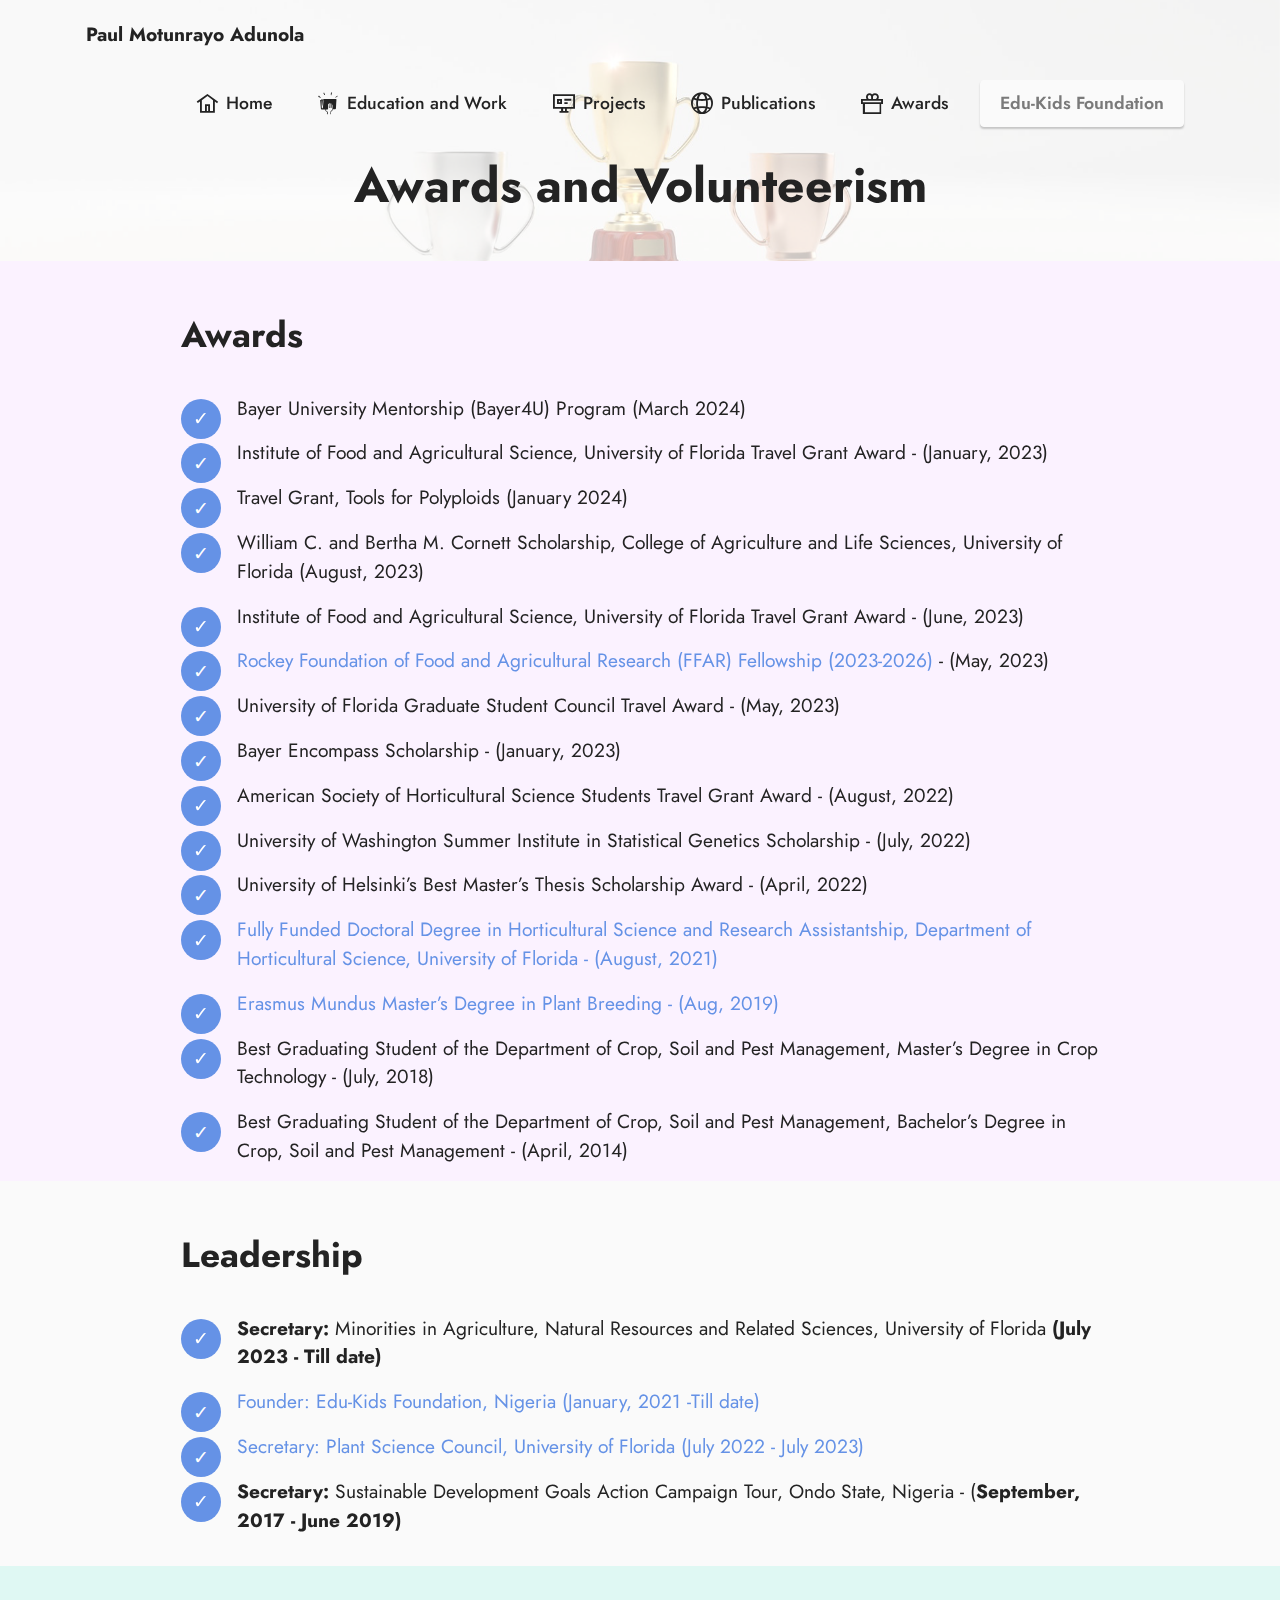
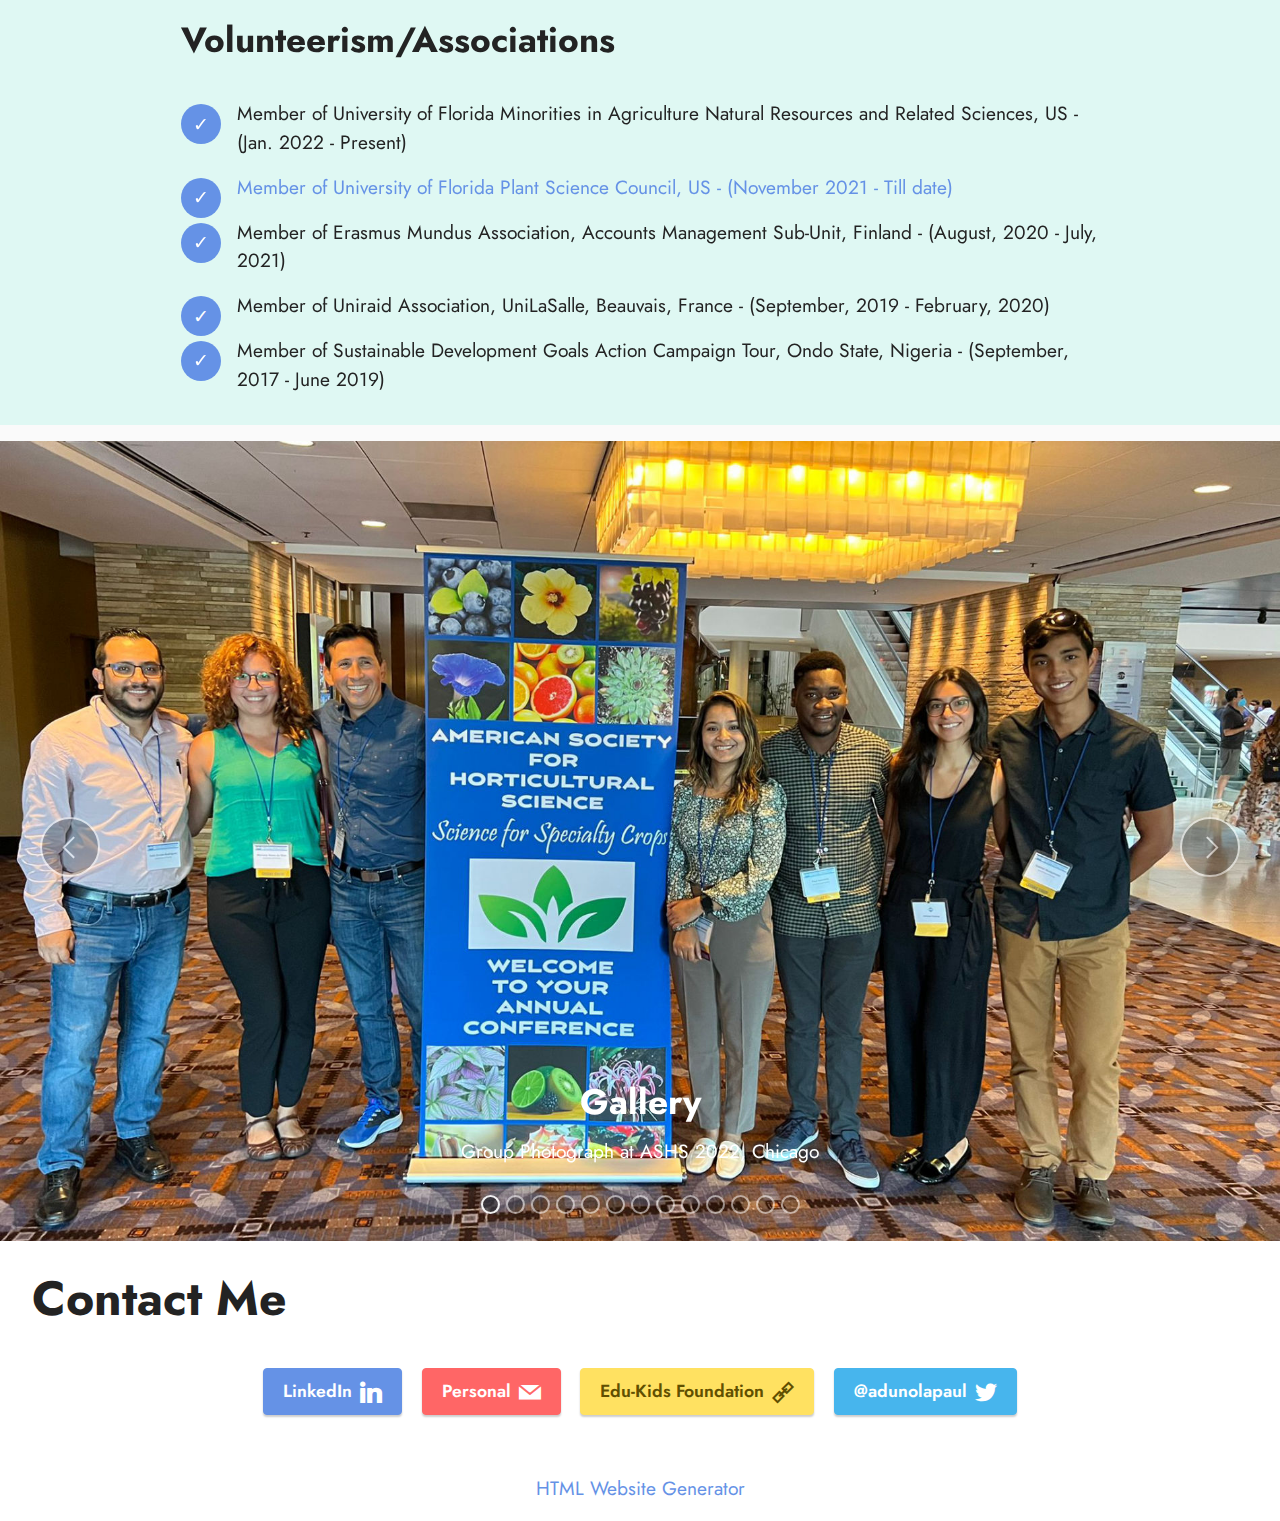
==== commit d7ba7302: "update" ====
--- a/awards.html
+++ b/awards.html
@@ -129,11 +129,11 @@
 
 <section data-bs-version="5.1" class="slider1 cid-tIlqq3Cvjm" id="slider1-1x">
     
-    <div class="carousel slide carousel-fade" id="uCherF4nvI" data-ride="carousel" data-bs-ride="carousel" data-interval="5000" data-bs-interval="5000">
+    <div class="carousel slide carousel-fade" id="uChjUtsIIk" data-ride="carousel" data-bs-ride="carousel" data-interval="5000" data-bs-interval="5000">
         <ol class="carousel-indicators">
-            <li data-slide-to="0" data-bs-slide-to="0" class="active" data-target="#uCherF4nvI" data-bs-target="#uCherF4nvI"></li>
-            <li data-slide-to="1" data-bs-slide-to="1" data-target="#uCherF4nvI" data-bs-target="#uCherF4nvI"></li>
-            <li data-slide-to="2" data-bs-slide-to="2" data-target="#uCherF4nvI" data-bs-target="#uCherF4nvI"></li><li data-slide-to="3" data-bs-slide-to="3" data-target="#uCherF4nvI" data-bs-target="#uCherF4nvI"></li><li data-slide-to="4" data-bs-slide-to="4" data-target="#uCherF4nvI" data-bs-target="#uCherF4nvI"></li><li data-slide-to="5" data-bs-slide-to="5" data-target="#uCherF4nvI" data-bs-target="#uCherF4nvI"></li><li data-slide-to="6" data-bs-slide-to="6" data-target="#uCherF4nvI" data-bs-target="#uCherF4nvI"></li><li data-slide-to="7" data-bs-slide-to="7" data-target="#uCherF4nvI" data-bs-target="#uCherF4nvI"></li><li data-slide-to="8" data-bs-slide-to="8" data-target="#uCherF4nvI" data-bs-target="#uCherF4nvI"></li><li data-slide-to="9" data-bs-slide-to="9" data-target="#uCherF4nvI" data-bs-target="#uCherF4nvI"></li><li data-slide-to="10" data-bs-slide-to="10" data-target="#uCherF4nvI" data-bs-target="#uCherF4nvI"></li><li data-slide-to="11" data-bs-slide-to="11" data-target="#uCherF4nvI" data-bs-target="#uCherF4nvI"></li><li data-slide-to="12" data-bs-slide-to="12" data-target="#uCherF4nvI" data-bs-target="#uCherF4nvI"></li>
+            <li data-slide-to="0" data-bs-slide-to="0" class="active" data-target="#uChjUtsIIk" data-bs-target="#uChjUtsIIk"></li>
+            <li data-slide-to="1" data-bs-slide-to="1" data-target="#uChjUtsIIk" data-bs-target="#uChjUtsIIk"></li>
+            <li data-slide-to="2" data-bs-slide-to="2" data-target="#uChjUtsIIk" data-bs-target="#uChjUtsIIk"></li><li data-slide-to="3" data-bs-slide-to="3" data-target="#uChjUtsIIk" data-bs-target="#uChjUtsIIk"></li><li data-slide-to="4" data-bs-slide-to="4" data-target="#uChjUtsIIk" data-bs-target="#uChjUtsIIk"></li><li data-slide-to="5" data-bs-slide-to="5" data-target="#uChjUtsIIk" data-bs-target="#uChjUtsIIk"></li><li data-slide-to="6" data-bs-slide-to="6" data-target="#uChjUtsIIk" data-bs-target="#uChjUtsIIk"></li><li data-slide-to="7" data-bs-slide-to="7" data-target="#uChjUtsIIk" data-bs-target="#uChjUtsIIk"></li><li data-slide-to="8" data-bs-slide-to="8" data-target="#uChjUtsIIk" data-bs-target="#uChjUtsIIk"></li><li data-slide-to="9" data-bs-slide-to="9" data-target="#uChjUtsIIk" data-bs-target="#uChjUtsIIk"></li><li data-slide-to="10" data-bs-slide-to="10" data-target="#uChjUtsIIk" data-bs-target="#uChjUtsIIk"></li><li data-slide-to="11" data-bs-slide-to="11" data-target="#uChjUtsIIk" data-bs-target="#uChjUtsIIk"></li><li data-slide-to="12" data-bs-slide-to="12" data-target="#uChjUtsIIk" data-bs-target="#uChjUtsIIk"></li>
         </ol>
         <div class="carousel-inner">
             <div class="carousel-item slider-image item active">
@@ -282,11 +282,11 @@
                 </div>
             </div>
         </div>
-        <a class="carousel-control carousel-control-prev" role="button" data-slide="prev" data-bs-slide="prev" href="#uCherF4nvI">
+        <a class="carousel-control carousel-control-prev" role="button" data-slide="prev" data-bs-slide="prev" href="#uChjUtsIIk">
             <span class="mobi-mbri mobi-mbri-arrow-prev" aria-hidden="true"></span>
             <span class="sr-only visually-hidden">Previous</span>
         </a>
-        <a class="carousel-control carousel-control-next" role="button" data-slide="next" data-bs-slide="next" href="#uCherF4nvI">
+        <a class="carousel-control carousel-control-next" role="button" data-slide="next" data-bs-slide="next" href="#uChjUtsIIk">
             <span class="mobi-mbri mobi-mbri-arrow-next" aria-hidden="true"></span>
             <span class="sr-only visually-hidden">Next</span>
         </a>
@@ -305,7 +305,7 @@
             </div>
         </div>
     </div>
-</section><section class="display-7" style="padding: 0;align-items: center;justify-content: center;flex-wrap: wrap;    align-content: center;display: flex;position: relative;height: 4rem;"><a href="https://mobiri.se/3042313" style="flex: 1 1;height: 4rem;position: absolute;width: 100%;z-index: 1;"><img alt="" style="height: 4rem;" src="[data-uri]"></a><p style="margin: 0;text-align: center;" class="display-7">&#8204;</p><a style="z-index:1" href="https://mobirise.com/offline-website-builder.html">Offline Website Creator</a></section><script src="assets/bootstrap/js/bootstrap.bundle.min.js"></script>  <script src="assets/parallax/jarallax.js"></script>  <script src="assets/smoothscroll/smooth-scroll.js"></script>  <script src="assets/ytplayer/index.js"></script>  <script src="assets/dropdown/js/navbar-dropdown.js"></script>  <script src="assets/theme/js/script.js"></script>  
+</section><section class="display-7" style="padding: 0;align-items: center;justify-content: center;flex-wrap: wrap;    align-content: center;display: flex;position: relative;height: 4rem;"><a href="https://mobiri.se/3042313" style="flex: 1 1;height: 4rem;position: absolute;width: 100%;z-index: 1;"><img alt="" style="height: 4rem;" src="[data-uri]"></a><p style="margin: 0;text-align: center;" class="display-7">&#8204;</p><a style="z-index:1" href="https://mobirise.com/html-builder.html">HTML Website Generator</a></section><script src="assets/bootstrap/js/bootstrap.bundle.min.js"></script>  <script src="assets/parallax/jarallax.js"></script>  <script src="assets/smoothscroll/smooth-scroll.js"></script>  <script src="assets/ytplayer/index.js"></script>  <script src="assets/dropdown/js/navbar-dropdown.js"></script>  <script src="assets/theme/js/script.js"></script>  
   
   
 </body>
